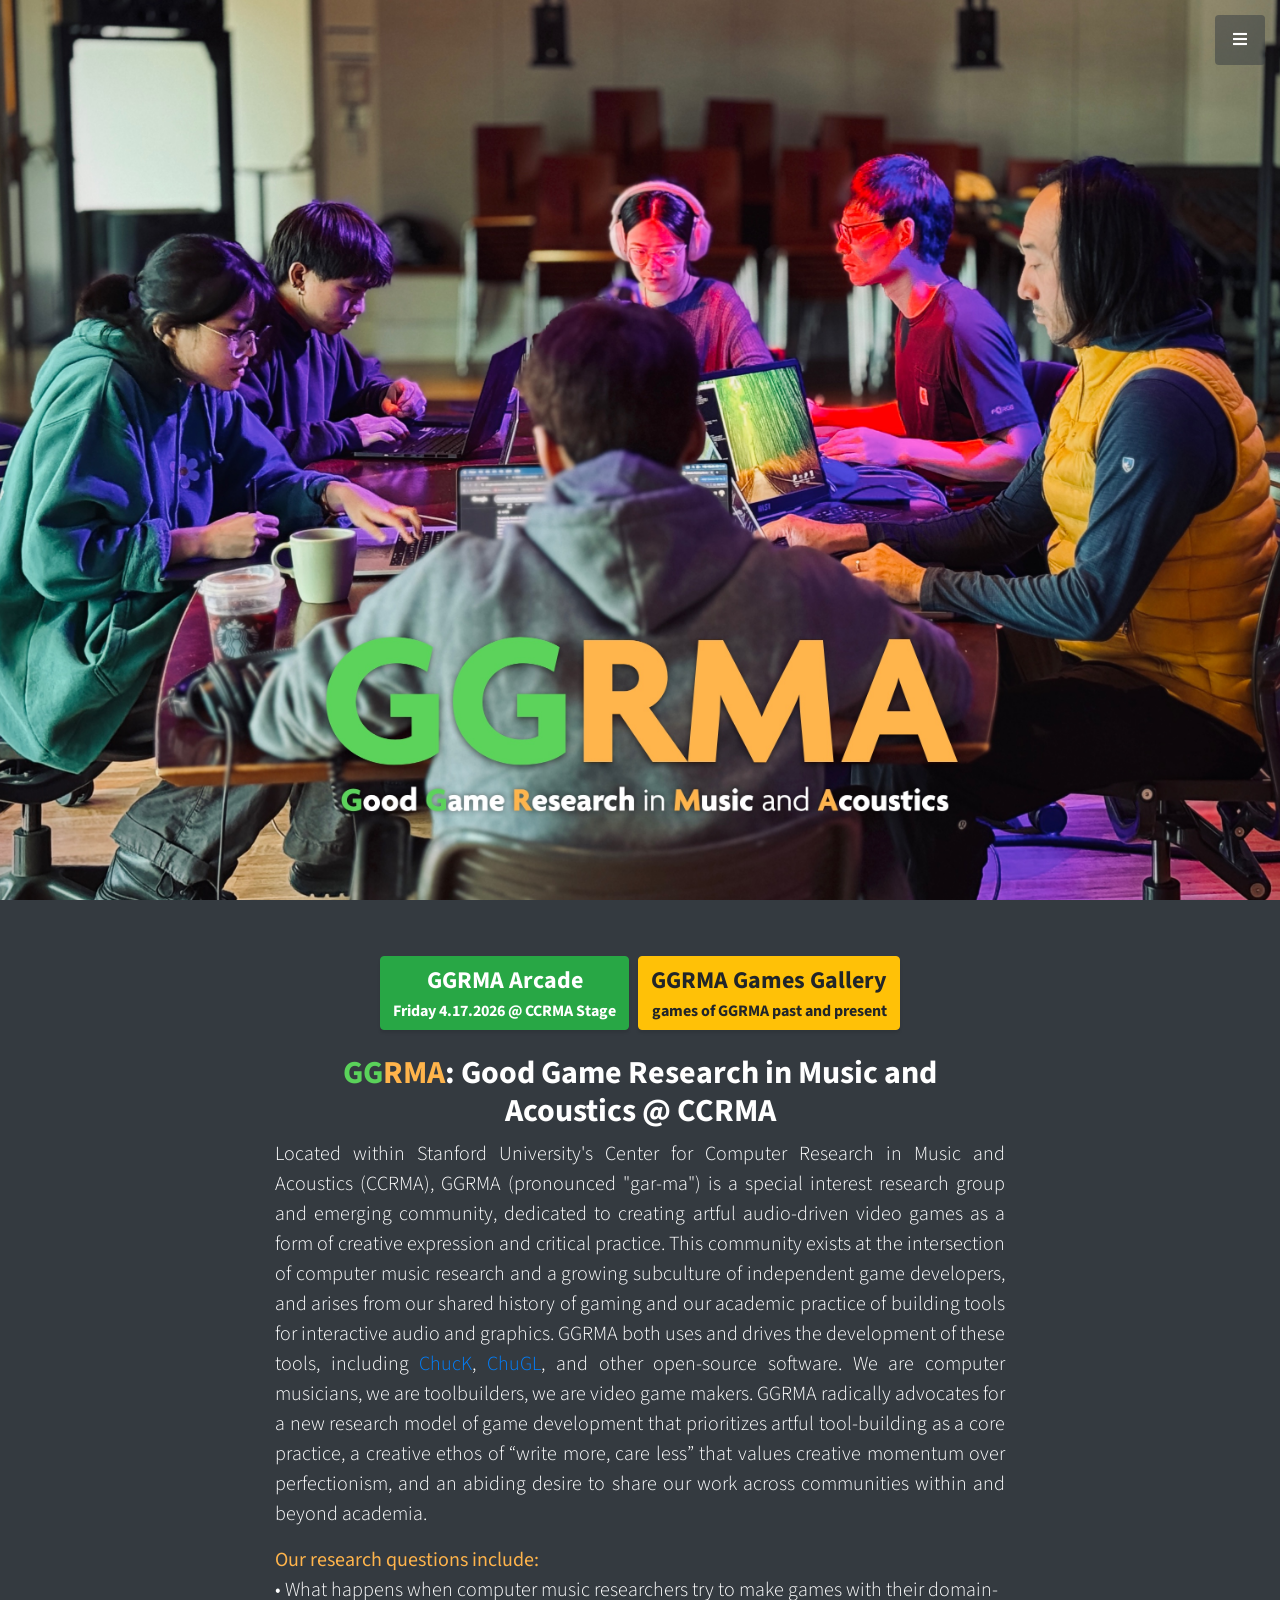
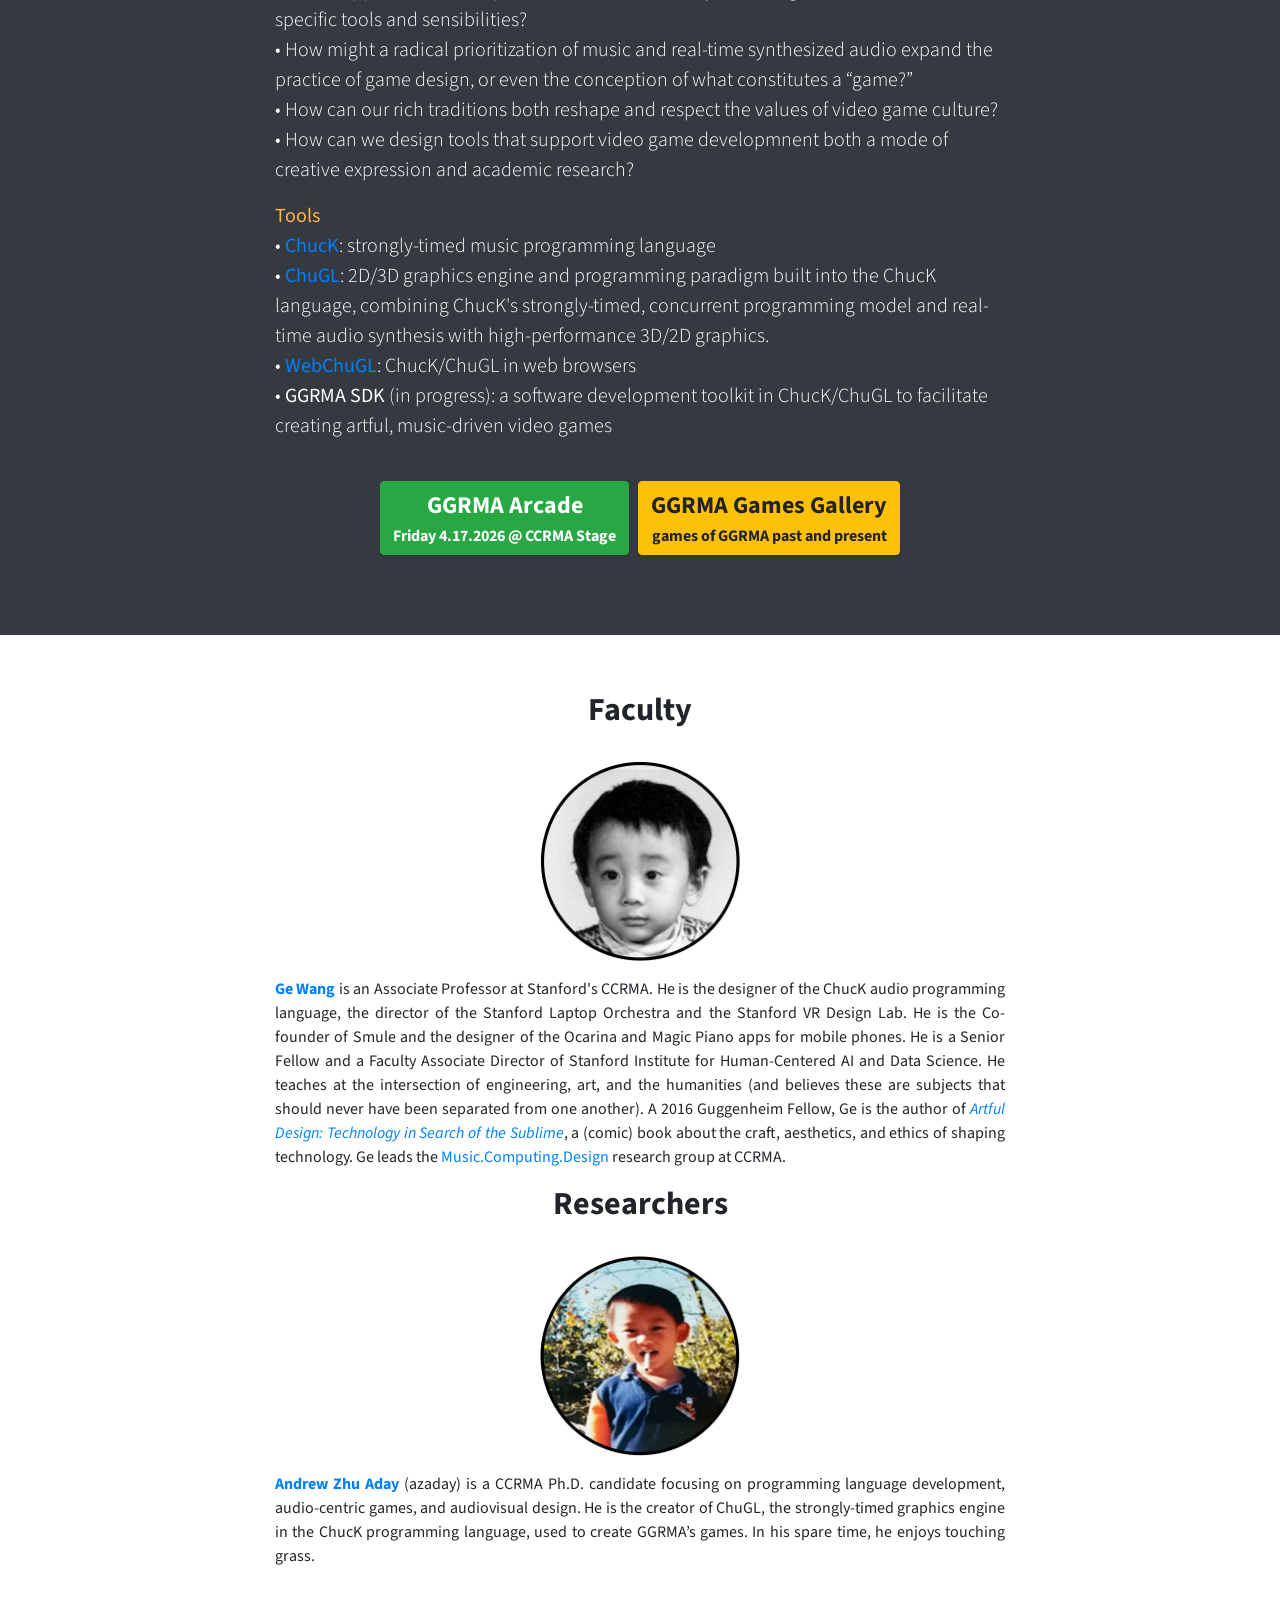
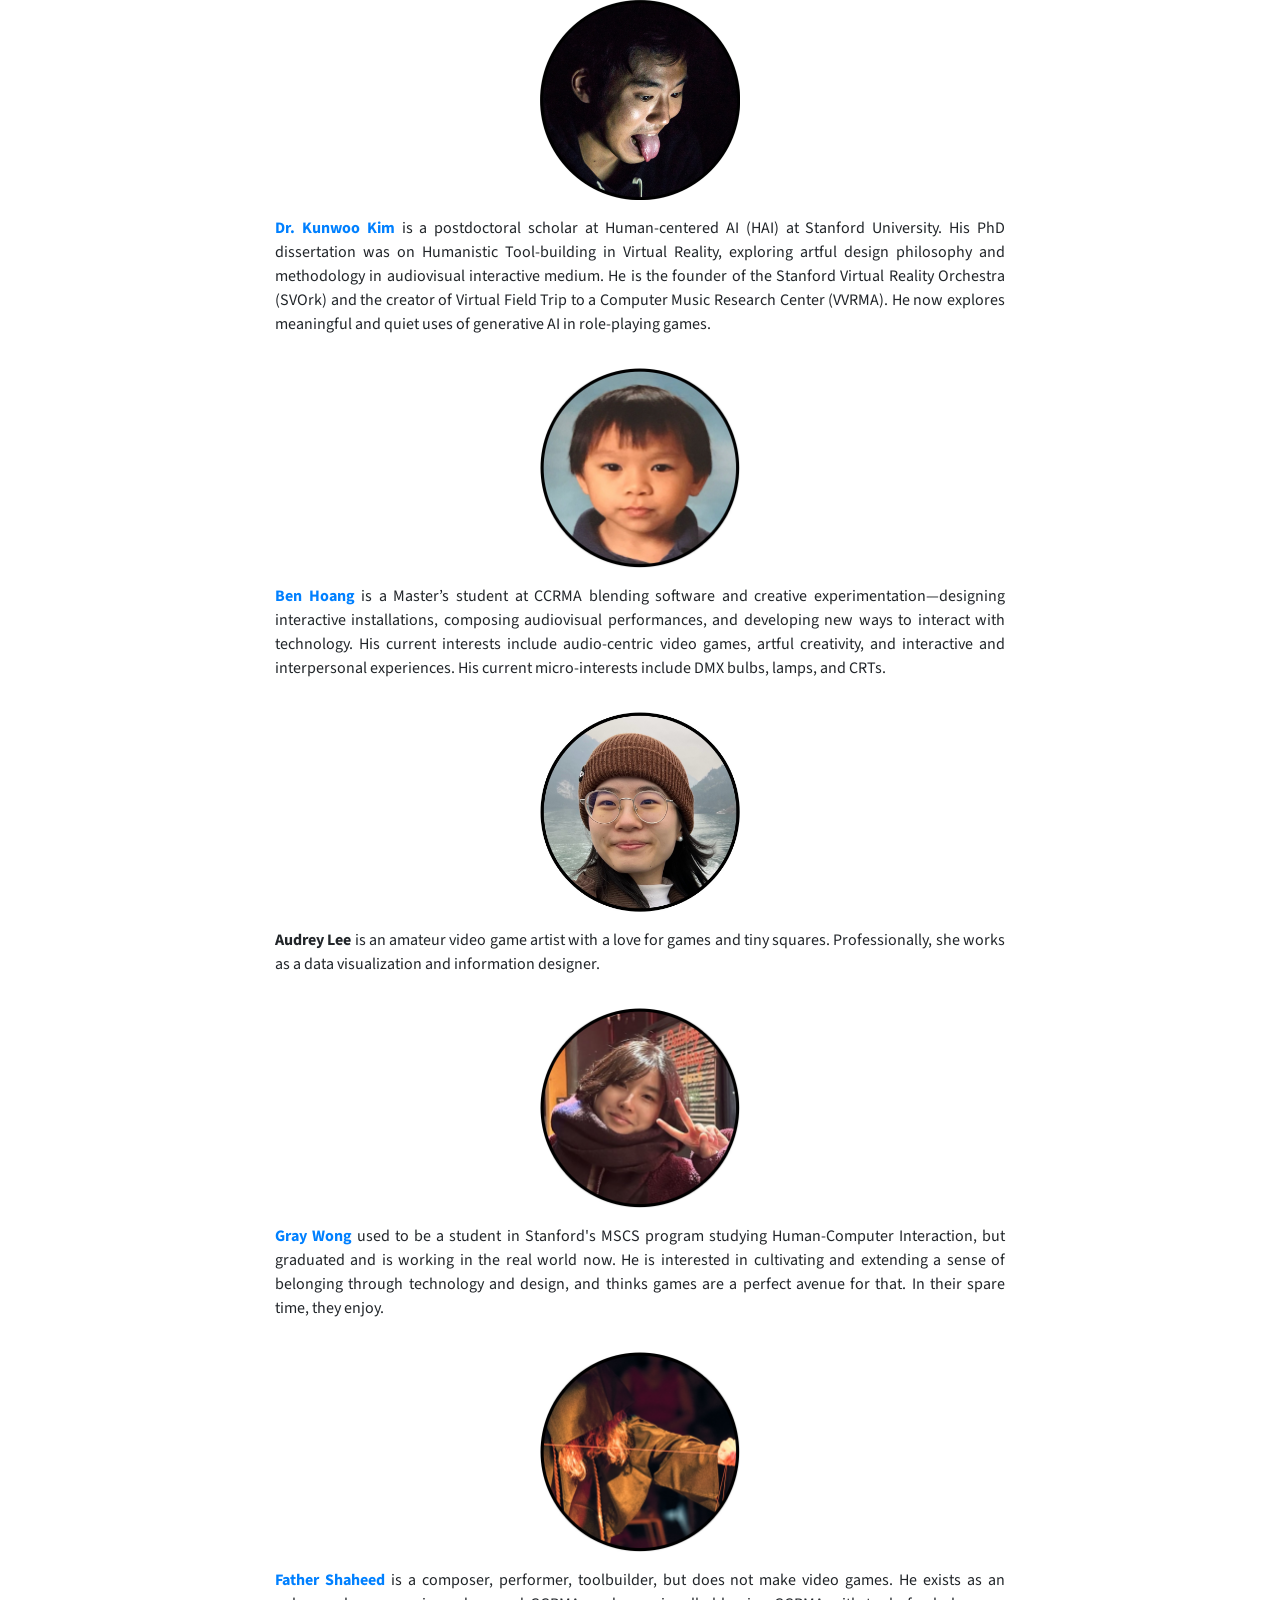
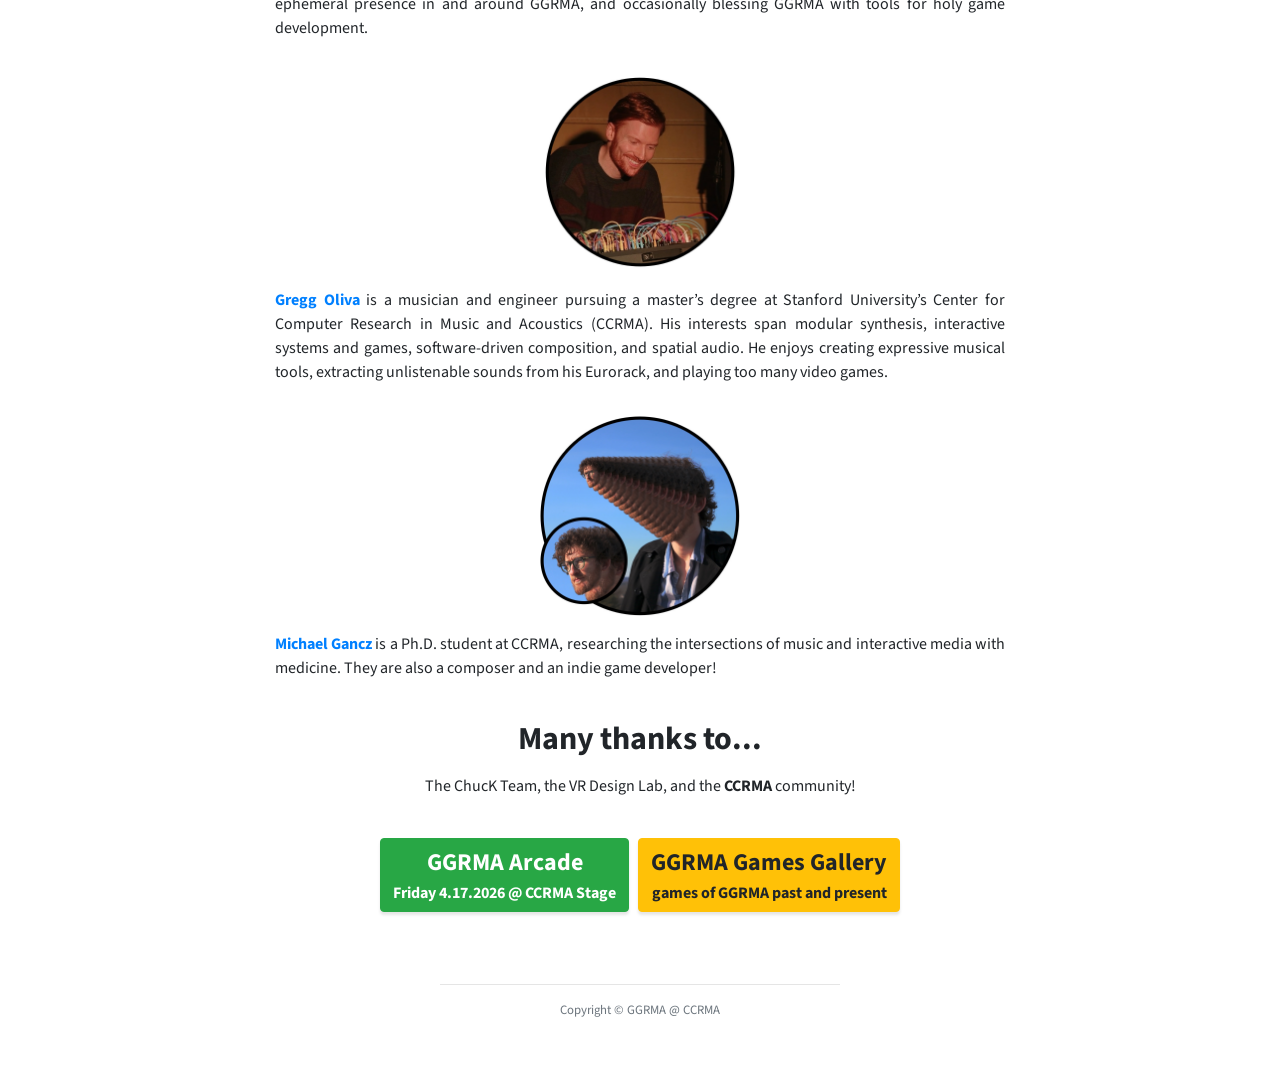
==== index.html @ a9d94d3a "merging" ====
<!DOCTYPE html>
<html lang="en">
  <head>
    <meta charset="utf-8">
    <meta name="viewport" content="width=device-width, initial-scale=1, shrink-to-fit=no">
    <meta name="description" content="GGRMA: Good Game Research in Music and Acoustics">
    <meta name="author" content="Ge Wang">
    <meta property="og:url" content="https://ggrma.stanford.edu/" />
    <meta property="og:type" content="website" />
    <meta property="og:title" content="GGRMA: Good Game Research in Music and Acoustics" />
    <meta property="og:description" content="GGRMA: Good Game Research in Music and Acoustics" />
    <meta property="og:image" content="https://ggrma.stanford.edu/images/ggrma-1.jpg" />
    <meta property="fb:app_id" content="966242223397117" /> <!--default app id-->

    <style>
      .bgimg-1 {
        position: relative;
        opacity: .95;
        background-position: center;
        background-size: cover;
        background-image: url("images/kunwoo-empathy.jpg");
        min-height: 30%;
      }

      .caption-projects {
        position: absolute;
        left: -20%;
        top: 40%;
        width: 100%;
        text-align: center;
        color: #000;
      }
  </style>

    <title>GGRMA: Good Game Research in Music and Acoustics</title>

    <!-- Bootstrap Core CSS -->
    <link href="vendor/bootstrap/css/bootstrap.min.css" rel="stylesheet">

    <!-- Custom Fonts -->
    <link href="vendor/fontawesome-free/css/all.min.css" rel="stylesheet" type="text/css">
    <link href="https://fonts.googleapis.com/css?family=Source+Sans+Pro:300,400,700,300italic,400italic,700italic" rel="stylesheet" type="text/css">
    <link href="vendor/simple-line-icons/css/simple-line-icons.css" rel="stylesheet">

    <!-- Custom CSS -->
    <link href="css/stylish-portfolio.css" rel="stylesheet">
    <link href="css/main.css" rel="stylesheet">

  </head>

  <body id="page-top">

    <!-- Navigation -->
    <a class="menu-toggle rounded" href="#">
      <i class="fas fa-bars"></i>
    </a>
    <nav id="sidebar-wrapper">
      <ul class="sidebar-nav">
        <li class="sidebar-brand">
          <a class="js-scroll-trigger" href="#page-top">GGRMA</a>
        </li>
        <li class="sidebar-nav-item">
          <a class="js-scroll-trigger" href="games/">Games</a>
        </li>
        <li class="sidebar-nav-item">
          <a class="js-scroll-trigger" href="./arcade/">GGRMA Arcade</a>
        </li>
        <li class="sidebar-nav-item">
          <a class="js-scroll-trigger" href="./games/">Games Gallery</a>
        </li>
      </ul>
    </nav>

    <!-- Header -->
    <header class="masthead d-flex">
      <div class="container text-center my-auto">
        <!--<h1 class="mb-1">title</h1>
        <h3 class="mb-5">
          <em>subtitle</em>
        </h3>-->
        <!--<a class="btn btn-primary btn-xl js-scroll-trigger" href="#about">Find Out More</a>-->
      </div>
      <div class="overlay"></div>
    </header>

    <!-- About -->
    <section class="content-section bg-dark" id="about">
      <div class="container text-center">
        <div class="row">
            <div class="col-lg-8 mx-auto">
               <a class="btn btn-success btn-large"
                  href="./arcade/">
                 <font size="5">GGRMA Arcade</font></b><br>
                 <font size="3">Friday 4.17.2026 @ CCRMA Stage</font></a> &nbsp;
               <a class="btn btn-warning btn-large"
                  href="./games/">
                 <font size="5">GGRMA Games Gallery</font></b><br>
                 <font size="3">games of GGRMA past and present</font></a>
               <br><br>

            <font color="#FFFFFF">
            <h2><font color="#5AD25A">GG</font><font color="#FFB44B">RMA</font>: Good Game Research in Music and Acoustics @ CCRMA</font></h2>
            </font>
            <p class="lead" align="justify">
              <font color="white">
              Located within Stanford University's Center for Computer Research in Music and Acoustics (CCRMA), GGRMA (pronounced "gar-ma") is a special interest research group and emerging community, dedicated to creating artful audio-driven video games as a form of creative expression and critical practice. This community exists at the intersection of computer music research and a growing subculture of independent game developers, and arises from our shared history of gaming and our academic practice of building tools for interactive audio and graphics. GGRMA both uses and drives the development of these tools, including <a target="_blank" href="https://chuck.stanford.edu/">ChucK</a>, <a target="_blank" href="https://chuck.stanford.edu/chugl/">ChuGL</a>, and other open-source software. We are computer musicians, we are toolbuilders, we are  video game makers. GGRMA radically advocates for a new research model of game development that prioritizes artful tool-building as a core practice, a creative ethos of “write more, care less” that values creative momentum over perfectionism, and an abiding desire to share our work across communities within and beyond academia.
              </font>

             <p class="lead" align="left">
                <font color="#FFB44B"><b>Our research questions include:</b></font>
                <font color="white">
                <br> • What happens when computer music researchers try to make games with their domain-specific tools and sensibilities?
                <br> • How might a radical prioritization of music and real-time synthesized audio expand the practice of game design, or even the conception of what constitutes a “game?”
                <br> • How can our rich traditions both reshape and respect the values of video game culture?
                <br> • How can we design tools that support video game developmnent both a mode of creative expression and academic research?
                </font>
            </p>
            <p class="lead" align="left">
                <font color="#FFB44B"><b>Tools</b></font>
                <font color="white">
                <br> • <a target="_blank" href="https://chuck.stanford.edu/"><b>ChucK</b></a>: strongly-timed music programming language
                <br> • <a target="_blank" href="https://chuck.stanford.edu/chugl/"><b>ChuGL</b></a>: 2D/3D graphics engine and programming paradigm built into the ChucK language, combining ChucK's strongly-timed, concurrent programming model and real-time audio synthesis with high-performance 3D/2D graphics.
                <br> • <a target="_blank" href="https://ccrma.stanford.edu/~hoangben/webchugl/"><b>WebChuGL</b></a>: ChucK/ChuGL in web browsers
                <br> • <b>GGRMA SDK</b> (in progress): a software development toolkit in ChucK/ChuGL to facilitate creating artful, music-driven video games
                </font>
            </p>
            <br>

               <a class="btn btn-success btn-large"
                  href="./arcade/">
                 <font size="5">GGRMA Arcade</font></b><br>
                 <font size="3">Friday 4.17.2026 @ CCRMA Stage</font></a> &nbsp;
               <a class="btn btn-warning btn-large"
                  href="./games/">
                 <font size="5">GGRMA Games Gallery</font></b><br>
                 <font size="3">games of GGRMA past and present</font></a>
               <br><br>
            <!--
            <p class="lead" align="left">
                <font color="#FFCC66"><b>Join us!</b></font>
                <font color="white">
                </font>
            </p>
          -->

          </div>
        </div>
      </div>
    </section>

    <!-- Services -->
    <section class="content-section bg-white text-black text-center" id="people">
      <div class="container text-center">
        <div class="content-section-heading">
        </div>
        <div class="row">
          <div class="col-lg-8 mx-auto">

          <h2 class="mb-3">Faculty</h2>

            <img class="img-fluid img-headshot" width="200" src="images/gewang-1.jpg">
            <!--<a target="_blank" href="https://artful.design/"><img class="img-fluid" width="200" src="images/artfuldesign-logo.png"></a>-->
            <br><p align="justify"><b><a target="_blank" href="https://ccrma.stanford.edu/~ge/">Ge Wang</a></b> is an Associate Professor at Stanford's CCRMA. He is the designer of the ChucK audio programming language, the director of the Stanford Laptop Orchestra and the Stanford VR Design Lab. He is the Co-founder of Smule and the designer of the Ocarina and Magic Piano apps for mobile phones. He is a Senior Fellow and a Faculty Associate Director of Stanford Institute for Human-Centered AI and Data Science. He teaches at the intersection of engineering, art, and the humanities (and believes these are subjects that should never have been separated from one another). A 2016 Guggenheim Fellow, Ge is the author of <a target="_blank" href="http://artful.design/"><i>Artful Design: Technology in Search of the Sublime</i></a>, a (comic) book about the craft, aesthetics, and ethics of shaping technology.  Ge leads the <a target="_blank" href="https://mcd.stanford.edu/">Music.Computing.Design</a> research group at CCRMA.</p>

          <h2 class="mb-3">Researchers</h2>

            <img class="img-fluid img-headshot" width="200" src="images/andrew-1.jpg">
            <br><p align="justify"><b><a target="_blank" href="https://ccrma.stanford.edu/~azaday/">Andrew Zhu Aday</a></b> (azaday) is a CCRMA Ph.D. candidate focusing on programming language development, audio-centric games, and audiovisual design. He is the creator of ChuGL, the strongly-timed graphics engine in the ChucK programming language, used to create GGRMA’s games. In his spare time, he enjoys touching grass.</p>

            <img class="img-fluid img-headshot" width="200" src="images/kunwoo-1.jpg">
            <br><p align="justify"><b><a target="_blank" href="https://ccrma.stanford.edu/~kunwoo/">Dr. Kunwoo Kim</a></b> is a postdoctoral scholar at Human-centered AI (HAI) at Stanford University. His PhD dissertation was on Humanistic Tool-building in Virtual Reality, exploring artful design philosophy and methodology in audiovisual interactive medium. He is the founder of the Stanford Virtual Reality Orchestra (SVOrk) and the creator of Virtual Field Trip to a Computer Music Research Center (VVRMA). He now explores meaningful and quiet uses of generative AI in role-playing games.</p>

            <img class="img-fluid img-headshot" width="200" src="images/ben-1.jpg">
            <br><p align="justify"><a target="_blank" href="https://ccrma.stanford.edu/~hoangben/"><b>Ben Hoang</b></a> is a Master’s student at CCRMA blending software and creative experimentation—designing interactive installations, composing audiovisual performances, and developing new ways to interact with technology. His current interests include audio-centric video games, artful creativity, and interactive and interpersonal experiences. His current micro-interests include DMX bulbs, lamps, and CRTs.</p>

            <img class="img-fluid img-headshot" width="200" src="images/audrey-1.jpg">
            <br><p align="justify"><b>Audrey Lee</b> is an amateur video game artist with a love for games and tiny squares. Professionally, she works as a data visualization and information designer.</p>

            <img class="img-fluid img-headshot" width="200" src="images/gray-1.jpg">
            <br><p align="justify"><b><a target="_blank" href="https://ccrma.stanford.edu/~jjmills/">Gray Wong</a></b> used to be a student in Stanford's MSCS program studying Human-Computer Interaction, but graduated and is working in the real world now. He is interested in cultivating and extending a sense of belonging through technology and design, and thinks games are a perfect avenue for that. In their spare time, they enjoy.</p>

            <img class="img-fluid img-headshot" width="200" src="images/nick-1.jpg">
            <br><b><p align="justify"><a target="_blank" href="https://nicholasshaheed.com/">Father Shaheed</a></b> is a composer, performer, toolbuilder, but does not make video games. He exists as an ephemeral presence in and around GGRMA, and occasionally blessing GGRMA with tools for holy game development. </p>

            <img class="img-fluid img-headshot" width="200" src="images/gregg-1.jpg">
            <br><b><p align="justify"><a target="_blank" href="https://ccrma.stanford.edu/~gloliva/">Gregg Oliva</a></b> is a musician and engineer pursuing a master’s degree at Stanford University’s Center for Computer Research in Music and Acoustics (CCRMA). His interests span modular synthesis, interactive systems and games, software-driven composition, and spatial audio. He enjoys creating expressive musical tools, extracting unlistenable sounds from his Eurorack, and playing too many video games.</p>

            <img class="img-fluid img-headshot" width="200" src="images/michael-1.jpg">
            <br><p align="justify"><b><a target="_blank" href="https://www.michaelgancz.com/">Michael Gancz</a></b> is a Ph.D. student at CCRMA, researching the intersections of music and interactive media with medicine. They are also a composer and an indie game developer!</p>

<br>
        <h2 class="mb-3">Many thanks to...</h2>

        <p>The ChucK Team, the VR Design Lab, and the <b>CCRMA</b> community!</p>
        <br>

               <a class="btn btn-success btn-large"
                  href="./arcade/">
                 <font size="5">GGRMA Arcade</font></b><br>
                 <font size="3">Friday 4.17.2026 @ CCRMA Stage</font></a> &nbsp;
               <a class="btn btn-warning btn-large"
                  href="./games/">
                 <font size="5">GGRMA Games Gallery</font></b><br>
                 <font size="3">games of GGRMA past and present</font></a>
        </div></div>
      </div>
    </section>

    <hr width="400">

    <!-- Footer -->
    <footer class="footer text-center">
      <div class="container">
        <p class="text-muted small mb-0">Copyright &copy; GGRMA @ CCRMA</p>
      </div>
    </footer>

    <!-- Scroll to Top Button-->
    <a class="scroll-to-top rounded js-scroll-trigger" href="#page-top">
      <i class="fas fa-angle-up"></i>
    </a>

    <!-- Bootstrap core JavaScript -->
    <script src="vendor/jquery/jquery.min.js"></script>
    <script src="vendor/bootstrap/js/bootstrap.bundle.min.js"></script>

    <!-- Plugin JavaScript -->
    <script src="vendor/jquery-easing/jquery.easing.min.js"></script>

    <!-- Custom scripts for this template -->
    <script src="js/stylish-portfolio.min.js"></script>

  </body>

</html>
---- vendor/fontawesome-free/css/all.min.css ----
/*!
 * Font Awesome Free 5.3.1 by @fontawesome - https://fontawesome.com
 * License - https://fontawesome.com/license/free (Icons: CC BY 4.0, Fonts: SIL OFL 1.1, Code: MIT License)
 */
.fa,.fab,.fal,.far,.fas{-moz-osx-font-smoothing:grayscale;-webkit-font-smoothing:antialiased;display:inline-block;font-style:normal;font-variant:normal;text-rendering:auto;line-height:1}.fa-lg{font-size:1.33333em;line-height:.75em;vertical-align:-.0667em}.fa-xs{font-size:.75em}.fa-sm{font-size:.875em}.fa-1x{font-size:1em}.fa-2x{font-size:2em}.fa-3x{font-size:3em}.fa-4x{font-size:4em}.fa-5x{font-size:5em}.fa-6x{font-size:6em}.fa-7x{font-size:7em}.fa-8x{font-size:8em}.fa-9x{font-size:9em}.fa-10x{font-size:10em}.fa-fw{text-align:center;width:1.25em}.fa-ul{list-style-type:none;margin-left:2.5em;padding-left:0}.fa-ul>li{position:relative}.fa-li{left:-2em;position:absolute;text-align:center;width:2em;line-height:inherit}.fa-border{border:.08em solid #eee;border-radius:.1em;padding:.2em .25em .15em}.fa-pull-left{float:left}.fa-pull-right{float:right}.fa.fa-pull-left,.fab.fa-pull-left,.fal.fa-pull-left,.far.fa-pull-left,.fas.fa-pull-left{margin-right:.3em}.fa.fa-pull-right,.fab.fa-pull-right,.fal.fa-pull-right,.far.fa-pull-right,.fas.fa-pull-right{margin-left:.3em}.fa-spin{animation:fa-spin 2s infinite linear}.fa-pulse{animation:fa-spin 1s infinite steps(8)}@keyframes fa-spin{0%{transform:rotate(0deg)}to{transform:rotate(1turn)}}.fa-rotate-90{-ms-filter:"progid:DXImageTransform.Microsoft.BasicImage(rotation=1)";transform:rotate(90deg)}.fa-rotate-180{-ms-filter:"progid:DXImageTransform.Microsoft.BasicImage(rotation=2)";transform:rotate(180deg)}.fa-rotate-270{-ms-filter:"progid:DXImageTransform.Microsoft.BasicImage(rotation=3)";transform:rotate(270deg)}.fa-flip-horizontal{-ms-filter:"progid:DXImageTransform.Microsoft.BasicImage(rotation=0, mirror=1)";transform:scaleX(-1)}.fa-flip-vertical{transform:scaleY(-1)}.fa-flip-horizontal.fa-flip-vertical,.fa-flip-vertical{-ms-filter:"progid:DXImageTransform.Microsoft.BasicImage(rotation=2, mirror=1)"}.fa-flip-horizontal.fa-flip-vertical{transform:scale(-1)}:root .fa-flip-horizontal,:root .fa-flip-vertical,:root .fa-rotate-90,:root .fa-rotate-180,:root .fa-rotate-270{-webkit-filter:none;filter:none}.fa-stack{display:inline-block;height:2em;line-height:2em;position:relative;vertical-align:middle;width:2em}.fa-stack-1x,.fa-stack-2x{left:0;position:absolute;text-align:center;width:100%}.fa-stack-1x{line-height:inherit}.fa-stack-2x{font-size:2em}.fa-inverse{color:#fff}.fa-500px:before{content:"\f26e"}.fa-accessible-icon:before{content:"\f368"}.fa-accusoft:before{content:"\f369"}.fa-ad:before{content:"\f641"}.fa-address-book:before{content:"\f2b9"}.fa-address-card:before{content:"\f2bb"}.fa-adjust:before{content:"\f042"}.fa-adn:before{content:"\f170"}.fa-adversal:before{content:"\f36a"}.fa-affiliatetheme:before{content:"\f36b"}.fa-air-freshener:before{content:"\f5d0"}.fa-algolia:before{content:"\f36c"}.fa-align-center:before{content:"\f037"}.fa-align-justify:before{content:"\f039"}.fa-align-left:before{content:"\f036"}.fa-align-right:before{content:"\f038"}.fa-alipay:before{content:"\f642"}.fa-allergies:before{content:"\f461"}.fa-amazon:before{content:"\f270"}.fa-amazon-pay:before{content:"\f42c"}.fa-ambulance:before{content:"\f0f9"}.fa-american-sign-language-interpreting:before{content:"\f2a3"}.fa-amilia:before{content:"\f36d"}.fa-anchor:before{content:"\f13d"}.fa-android:before{content:"\f17b"}.fa-angellist:before{content:"\f209"}.fa-angle-double-down:before{content:"\f103"}.fa-angle-double-left:before{content:"\f100"}.fa-angle-double-right:before{content:"\f101"}.fa-angle-double-up:before{content:"\f102"}.fa-angle-down:before{content:"\f107"}.fa-angle-left:before{content:"\f104"}.fa-angle-right:before{content:"\f105"}.fa-angle-up:before{content:"\f106"}.fa-angry:before{content:"\f556"}.fa-angrycreative:before{content:"\f36e"}.fa-angular:before{content:"\f420"}.fa-ankh:before{content:"\f644"}.fa-app-store:before{content:"\f36f"}.fa-app-store-ios:before{content:"\f370"}.fa-apper:before{content:"\f371"}.fa-apple:before{content:"\f179"}.fa-apple-alt:before{content:"\f5d1"}.fa-apple-pay:before{content:"\f415"}.fa-archive:before{content:"\f187"}.fa-archway:before{content:"\f557"}.fa-arrow-alt-circle-down:before{content:"\f358"}.fa-arrow-alt-circle-left:before{content:"\f359"}.fa-arrow-alt-circle-right:before{content:"\f35a"}.fa-arrow-alt-circle-up:before{content:"\f35b"}.fa-arrow-circle-down:before{content:"\f0ab"}.fa-arrow-circle-left:before{content:"\f0a8"}.fa-arrow-circle-right:before{content:"\f0a9"}.fa-arrow-circle-up:before{content:"\f0aa"}.fa-arrow-down:before{content:"\f063"}.fa-arrow-left:before{content:"\f060"}.fa-arrow-right:before{content:"\f061"}.fa-arrow-up:before{content:"\f062"}.fa-arrows-alt:before{content:"\f0b2"}.fa-arrows-alt-h:before{content:"\f337"}.fa-arrows-alt-v:before{content:"\f338"}.fa-assistive-listening-systems:before{content:"\f2a2"}.fa-asterisk:before{content:"\f069"}.fa-asymmetrik:before{content:"\f372"}.fa-at:before{content:"\f1fa"}.fa-atlas:before{content:"\f558"}.fa-atom:before{content:"\f5d2"}.fa-audible:before{content:"\f373"}.fa-audio-description:before{content:"\f29e"}.fa-autoprefixer:before{content:"\f41c"}.fa-avianex:before{content:"\f374"}.fa-aviato:before{content:"\f421"}.fa-award:before{content:"\f559"}.fa-aws:before{content:"\f375"}.fa-backspace:before{content:"\f55a"}.fa-backward:before{content:"\f04a"}.fa-balance-scale:before{content:"\f24e"}.fa-ban:before{content:"\f05e"}.fa-band-aid:before{content:"\f462"}.fa-bandcamp:before{content:"\f2d5"}.fa-barcode:before{content:"\f02a"}.fa-bars:before{content:"\f0c9"}.fa-baseball-ball:before{content:"\f433"}.fa-basketball-ball:before{content:"\f434"}.fa-bath:before{content:"\f2cd"}.fa-battery-empty:before{content:"\f244"}.fa-battery-full:before{content:"\f240"}.fa-battery-half:before{content:"\f242"}.fa-battery-quarter:before{content:"\f243"}.fa-battery-three-quarters:before{content:"\f241"}.fa-bed:before{content:"\f236"}.fa-beer:before{content:"\f0fc"}.fa-behance:before{content:"\f1b4"}.fa-behance-square:before{content:"\f1b5"}.fa-bell:before{content:"\f0f3"}.fa-bell-slash:before{content:"\f1f6"}.fa-bezier-curve:before{content:"\f55b"}.fa-bible:before{content:"\f647"}.fa-bicycle:before{content:"\f206"}.fa-bimobject:before{content:"\f378"}.fa-binoculars:before{content:"\f1e5"}.fa-birthday-cake:before{content:"\f1fd"}.fa-bitbucket:before{content:"\f171"}.fa-bitcoin:before{content:"\f379"}.fa-bity:before{content:"\f37a"}.fa-black-tie:before{content:"\f27e"}.fa-blackberry:before{content:"\f37b"}.fa-blender:before{content:"\f517"}.fa-blind:before{content:"\f29d"}.fa-blogger:before{content:"\f37c"}.fa-blogger-b:before{content:"\f37d"}.fa-bluetooth:before{content:"\f293"}.fa-bluetooth-b:before{content:"\f294"}.fa-bold:before{content:"\f032"}.fa-bolt:before{content:"\f0e7"}.fa-bomb:before{content:"\f1e2"}.fa-bone:before{content:"\f5d7"}.fa-bong:before{content:"\f55c"}.fa-book:before{content:"\f02d"}.fa-book-open:before{content:"\f518"}.fa-book-reader:before{content:"\f5da"}.fa-bookmark:before{content:"\f02e"}.fa-bowling-ball:before{content:"\f436"}.fa-box:before{content:"\f466"}.fa-box-open:before{content:"\f49e"}.fa-boxes:before{content:"\f468"}.fa-braille:before{content:"\f2a1"}.fa-brain:before{content:"\f5dc"}.fa-briefcase:before{content:"\f0b1"}.fa-briefcase-medical:before{content:"\f469"}.fa-broadcast-tower:before{content:"\f519"}.fa-broom:before{content:"\f51a"}.fa-brush:before{content:"\f55d"}.fa-btc:before{content:"\f15a"}.fa-bug:before{content:"\f188"}.fa-building:before{content:"\f1ad"}.fa-bullhorn:before{content:"\f0a1"}.fa-bullseye:before{content:"\f140"}.fa-burn:before{content:"\f46a"}.fa-buromobelexperte:before{content:"\f37f"}.fa-bus:before{content:"\f207"}.fa-bus-alt:before{content:"\f55e"}.fa-business-time:before{content:"\f64a"}.fa-buysellads:before{content:"\f20d"}.fa-calculator:before{content:"\f1ec"}.fa-calendar:before{content:"\f133"}.fa-calendar-alt:before{content:"\f073"}.fa-calendar-check:before{content:"\f274"}.fa-calendar-minus:before{content:"\f272"}.fa-calendar-plus:before{content:"\f271"}.fa-calendar-times:before{content:"\f273"}.fa-camera:before{content:"\f030"}.fa-camera-retro:before{content:"\f083"}.fa-cannabis:before{content:"\f55f"}.fa-capsules:before{content:"\f46b"}.fa-car:before{content:"\f1b9"}.fa-car-alt:before{content:"\f5de"}.fa-car-battery:before{content:"\f5df"}.fa-car-crash:before{content:"\f5e1"}.fa-car-side:before{content:"\f5e4"}.fa-caret-down:before{content:"\f0d7"}.fa-caret-left:before{content:"\f0d9"}.fa-caret-right:before{content:"\f0da"}.fa-caret-square-down:before{content:"\f150"}.fa-caret-square-left:before{content:"\f191"}.fa-caret-square-right:before{content:"\f152"}.fa-caret-square-up:before{content:"\f151"}.fa-caret-up:before{content:"\f0d8"}.fa-cart-arrow-down:before{content:"\f218"}.fa-cart-plus:before{content:"\f217"}.fa-cc-amazon-pay:before{content:"\f42d"}.fa-cc-amex:before{content:"\f1f3"}.fa-cc-apple-pay:before{content:"\f416"}.fa-cc-diners-club:before{content:"\f24c"}.fa-cc-discover:before{content:"\f1f2"}.fa-cc-jcb:before{content:"\f24b"}.fa-cc-mastercard:before{content:"\f1f1"}.fa-cc-paypal:before{content:"\f1f4"}.fa-cc-stripe:before{content:"\f1f5"}.fa-cc-visa:before{content:"\f1f0"}.fa-centercode:before{content:"\f380"}.fa-certificate:before{content:"\f0a3"}.fa-chalkboard:before{content:"\f51b"}.fa-chalkboard-teacher:before{content:"\f51c"}.fa-charging-station:before{content:"\f5e7"}.fa-chart-area:before{content:"\f1fe"}.fa-chart-bar:before{content:"\f080"}.fa-chart-line:before{content:"\f201"}.fa-chart-pie:before{content:"\f200"}.fa-check:before{content:"\f00c"}.fa-check-circle:before{content:"\f058"}.fa-check-double:before{content:"\f560"}.fa-check-square:before{content:"\f14a"}.fa-chess:before{content:"\f439"}.fa-chess-bishop:before{content:"\f43a"}.fa-chess-board:before{content:"\f43c"}.fa-chess-king:before{content:"\f43f"}.fa-chess-knight:before{content:"\f441"}.fa-chess-pawn:before{content:"\f443"}.fa-chess-queen:before{content:"\f445"}.fa-chess-rook:before{content:"\f447"}.fa-chevron-circle-down:before{content:"\f13a"}.fa-chevron-circle-left:before{content:"\f137"}.fa-chevron-circle-right:before{content:"\f138"}.fa-chevron-circle-up:before{content:"\f139"}.fa-chevron-down:before{content:"\f078"}.fa-chevron-left:before{content:"\f053"}.fa-chevron-right:before{content:"\f054"}.fa-chevron-up:before{content:"\f077"}.fa-child:before{content:"\f1ae"}.fa-chrome:before{content:"\f268"}.fa-church:before{content:"\f51d"}.fa-circle:before{content:"\f111"}.fa-circle-notch:before{content:"\f1ce"}.fa-city:before{content:"\f64f"}.fa-clipboard:before{content:"\f328"}.fa-clipboard-check:before{content:"\f46c"}.fa-clipboard-list:before{content:"\f46d"}.fa-clock:before{content:"\f017"}.fa-clone:before{content:"\f24d"}.fa-closed-captioning:before{content:"\f20a"}.fa-cloud:before{content:"\f0c2"}.fa-cloud-download-alt:before{content:"\f381"}.fa-cloud-upload-alt:before{content:"\f382"}.fa-cloudscale:before{content:"\f383"}.fa-cloudsmith:before{content:"\f384"}.fa-cloudversify:before{content:"\f385"}.fa-cocktail:before{content:"\f561"}.fa-code:before{content:"\f121"}.fa-code-branch:before{content:"\f126"}.fa-codepen:before{content:"\f1cb"}.fa-codiepie:before{content:"\f284"}.fa-coffee:before{content:"\f0f4"}.fa-cog:before{content:"\f013"}.fa-cogs:before{content:"\f085"}.fa-coins:before{content:"\f51e"}.fa-columns:before{content:"\f0db"}.fa-comment:before{content:"\f075"}.fa-comment-alt:before{content:"\f27a"}.fa-comment-dollar:before{content:"\f651"}.fa-comment-dots:before{content:"\f4ad"}.fa-comment-slash:before{content:"\f4b3"}.fa-comments:before{content:"\f086"}.fa-comments-dollar:before{content:"\f653"}.fa-compact-disc:before{content:"\f51f"}.fa-compass:before{content:"\f14e"}.fa-compress:before{content:"\f066"}.fa-concierge-bell:before{content:"\f562"}.fa-connectdevelop:before{content:"\f20e"}.fa-contao:before{content:"\f26d"}.fa-cookie:before{content:"\f563"}.fa-cookie-bite:before{content:"\f564"}.fa-copy:before{content:"\f0c5"}.fa-copyright:before{content:"\f1f9"}.fa-couch:before{content:"\f4b8"}.fa-cpanel:before{content:"\f388"}.fa-creative-commons:before{content:"\f25e"}.fa-creative-commons-by:before{content:"\f4e7"}.fa-creative-commons-nc:before{content:"\f4e8"}.fa-creative-commons-nc-eu:before{content:"\f4e9"}.fa-creative-commons-nc-jp:before{content:"\f4ea"}.fa-creative-commons-nd:before{content:"\f4eb"}.fa-creative-commons-pd:before{content:"\f4ec"}.fa-creative-commons-pd-alt:before{content:"\f4ed"}.fa-creative-commons-remix:before{content:"\f4ee"}.fa-creative-commons-sa:before{content:"\f4ef"}.fa-creative-commons-sampling:before{content:"\f4f0"}.fa-creative-commons-sampling-plus:before{content:"\f4f1"}.fa-creative-commons-share:before{content:"\f4f2"}.fa-credit-card:before{content:"\f09d"}.fa-crop:before{content:"\f125"}.fa-crop-alt:before{content:"\f565"}.fa-cross:before{content:"\f654"}.fa-crosshairs:before{content:"\f05b"}.fa-crow:before{content:"\f520"}.fa-crown:before{content:"\f521"}.fa-css3:before{content:"\f13c"}.fa-css3-alt:before{content:"\f38b"}.fa-cube:before{content:"\f1b2"}.fa-cubes:before{content:"\f1b3"}.fa-cut:before{content:"\f0c4"}.fa-cuttlefish:before{content:"\f38c"}.fa-d-and-d:before{content:"\f38d"}.fa-dashcube:before{content:"\f210"}.fa-database:before{content:"\f1c0"}.fa-deaf:before{content:"\f2a4"}.fa-delicious:before{content:"\f1a5"}.fa-deploydog:before{content:"\f38e"}.fa-deskpro:before{content:"\f38f"}.fa-desktop:before{content:"\f108"}.fa-deviantart:before{content:"\f1bd"}.fa-dharmachakra:before{content:"\f655"}.fa-diagnoses:before{content:"\f470"}.fa-dice:before{content:"\f522"}.fa-dice-five:before{content:"\f523"}.fa-dice-four:before{content:"\f524"}.fa-dice-one:before{content:"\f525"}.fa-dice-six:before{content:"\f526"}.fa-dice-three:before{content:"\f527"}.fa-dice-two:before{content:"\f528"}.fa-digg:before{content:"\f1a6"}.fa-digital-ocean:before{content:"\f391"}.fa-digital-tachograph:before{content:"\f566"}.fa-directions:before{content:"\f5eb"}.fa-discord:before{content:"\f392"}.fa-discourse:before{content:"\f393"}.fa-divide:before{content:"\f529"}.fa-dizzy:before{content:"\f567"}.fa-dna:before{content:"\f471"}.fa-dochub:before{content:"\f394"}.fa-docker:before{content:"\f395"}.fa-dollar-sign:before{content:"\f155"}.fa-dolly:before{content:"\f472"}.fa-dolly-flatbed:before{content:"\f474"}.fa-donate:before{content:"\f4b9"}.fa-door-closed:before{content:"\f52a"}.fa-door-open:before{content:"\f52b"}.fa-dot-circle:before{content:"\f192"}.fa-dove:before{content:"\f4ba"}.fa-download:before{content:"\f019"}.fa-draft2digital:before{content:"\f396"}.fa-drafting-compass:before{content:"\f568"}.fa-draw-polygon:before{content:"\f5ee"}.fa-dribbble:before{content:"\f17d"}.fa-dribbble-square:before{content:"\f397"}.fa-dropbox:before{content:"\f16b"}.fa-drum:before{content:"\f569"}.fa-drum-steelpan:before{content:"\f56a"}.fa-drupal:before{content:"\f1a9"}.fa-dumbbell:before{content:"\f44b"}.fa-dyalog:before{content:"\f399"}.fa-earlybirds:before{content:"\f39a"}.fa-ebay:before{content:"\f4f4"}.fa-edge:before{content:"\f282"}.fa-edit:before{content:"\f044"}.fa-eject:before{content:"\f052"}.fa-elementor:before{content:"\f430"}.fa-ellipsis-h:before{content:"\f141"}.fa-ellipsis-v:before{content:"\f142"}.fa-ello:before{content:"\f5f1"}.fa-ember:before{content:"\f423"}.fa-empire:before{content:"\f1d1"}.fa-envelope:before{content:"\f0e0"}.fa-envelope-open:before{content:"\f2b6"}.fa-envelope-open-text:before{content:"\f658"}.fa-envelope-square:before{content:"\f199"}.fa-envira:before{content:"\f299"}.fa-equals:before{content:"\f52c"}.fa-eraser:before{content:"\f12d"}.fa-erlang:before{content:"\f39d"}.fa-ethereum:before{content:"\f42e"}.fa-etsy:before{content:"\f2d7"}.fa-euro-sign:before{content:"\f153"}.fa-exchange-alt:before{content:"\f362"}.fa-exclamation:before{content:"\f12a"}.fa-exclamation-circle:before{content:"\f06a"}.fa-exclamation-triangle:before{content:"\f071"}.fa-expand:before{content:"\f065"}.fa-expand-arrows-alt:before{content:"\f31e"}.fa-expeditedssl:before{content:"\f23e"}.fa-external-link-alt:before{content:"\f35d"}.fa-external-link-square-alt:before{content:"\f360"}.fa-eye:before{content:"\f06e"}.fa-eye-dropper:before{content:"\f1fb"}.fa-eye-slash:before{content:"\f070"}.fa-facebook:before{content:"\f09a"}.fa-facebook-f:before{content:"\f39e"}.fa-facebook-messenger:before{content:"\f39f"}.fa-facebook-square:before{content:"\f082"}.fa-fast-backward:before{content:"\f049"}.fa-fast-forward:before{content:"\f050"}.fa-fax:before{content:"\f1ac"}.fa-feather:before{content:"\f52d"}.fa-feather-alt:before{content:"\f56b"}.fa-female:before{content:"\f182"}.fa-fighter-jet:before{content:"\f0fb"}.fa-file:before{content:"\f15b"}.fa-file-alt:before{content:"\f15c"}.fa-file-archive:before{content:"\f1c6"}.fa-file-audio:before{content:"\f1c7"}.fa-file-code:before{content:"\f1c9"}.fa-file-contract:before{content:"\f56c"}.fa-file-download:before{content:"\f56d"}.fa-file-excel:before{content:"\f1c3"}.fa-file-export:before{content:"\f56e"}.fa-file-image:before{content:"\f1c5"}.fa-file-import:before{content:"\f56f"}.fa-file-invoice:before{content:"\f570"}.fa-file-invoice-dollar:before{content:"\f571"}.fa-file-medical:before{content:"\f477"}.fa-file-medical-alt:before{content:"\f478"}.fa-file-pdf:before{content:"\f1c1"}.fa-file-powerpoint:before{content:"\f1c4"}.fa-file-prescription:before{content:"\f572"}.fa-file-signature:before{content:"\f573"}.fa-file-upload:before{content:"\f574"}.fa-file-video:before{content:"\f1c8"}.fa-file-word:before{content:"\f1c2"}.fa-fill:before{content:"\f575"}.fa-fill-drip:before{content:"\f576"}.fa-film:before{content:"\f008"}.fa-filter:before{content:"\f0b0"}.fa-fingerprint:before{content:"\f577"}.fa-fire:before{content:"\f06d"}.fa-fire-extinguisher:before{content:"\f134"}.fa-firefox:before{content:"\f269"}.fa-first-aid:before{content:"\f479"}.fa-first-order:before{content:"\f2b0"}.fa-first-order-alt:before{content:"\f50a"}.fa-firstdraft:before{content:"\f3a1"}.fa-fish:before{content:"\f578"}.fa-flag:before{content:"\f024"}.fa-flag-checkered:before{content:"\f11e"}.fa-flask:before{content:"\f0c3"}.fa-flickr:before{content:"\f16e"}.fa-flipboard:before{content:"\f44d"}.fa-flushed:before{content:"\f579"}.fa-fly:before{content:"\f417"}.fa-folder:before{content:"\f07b"}.fa-folder-minus:before{content:"\f65d"}.fa-folder-open:before{content:"\f07c"}.fa-folder-plus:before{content:"\f65e"}.fa-font:before{content:"\f031"}.fa-font-awesome:before{content:"\f2b4"}.fa-font-awesome-alt:before{content:"\f35c"}.fa-font-awesome-flag:before{content:"\f425"}.fa-font-awesome-logo-full:before{content:"\f4e6"}.fa-fonticons:before{content:"\f280"}.fa-fonticons-fi:before{content:"\f3a2"}.fa-football-ball:before{content:"\f44e"}.fa-fort-awesome:before{content:"\f286"}.fa-fort-awesome-alt:before{content:"\f3a3"}.fa-forumbee:before{content:"\f211"}.fa-forward:before{content:"\f04e"}.fa-foursquare:before{content:"\f180"}.fa-free-code-camp:before{content:"\f2c5"}.fa-freebsd:before{content:"\f3a4"}.fa-frog:before{content:"\f52e"}.fa-frown:before{content:"\f119"}.fa-frown-open:before{content:"\f57a"}.fa-fulcrum:before{content:"\f50b"}.fa-funnel-dollar:before{content:"\f662"}.fa-futbol:before{content:"\f1e3"}.fa-galactic-republic:before{content:"\f50c"}.fa-galactic-senate:before{content:"\f50d"}.fa-gamepad:before{content:"\f11b"}.fa-gas-pump:before{content:"\f52f"}.fa-gavel:before{content:"\f0e3"}.fa-gem:before{content:"\f3a5"}.fa-genderless:before{content:"\f22d"}.fa-get-pocket:before{content:"\f265"}.fa-gg:before{content:"\f260"}.fa-gg-circle:before{content:"\f261"}.fa-gift:before{content:"\f06b"}.fa-git:before{content:"\f1d3"}.fa-git-square:before{content:"\f1d2"}.fa-github:before{content:"\f09b"}.fa-github-alt:before{content:"\f113"}.fa-github-square:before{content:"\f092"}.fa-gitkraken:before{content:"\f3a6"}.fa-gitlab:before{content:"\f296"}.fa-gitter:before{content:"\f426"}.fa-glass-martini:before{content:"\f000"}.fa-glass-martini-alt:before{content:"\f57b"}.fa-glasses:before{content:"\f530"}.fa-glide:before{content:"\f2a5"}.fa-glide-g:before{content:"\f2a6"}.fa-globe:before{content:"\f0ac"}.fa-globe-africa:before{content:"\f57c"}.fa-globe-americas:before{content:"\f57d"}.fa-globe-asia:before{content:"\f57e"}.fa-gofore:before{content:"\f3a7"}.fa-golf-ball:before{content:"\f450"}.fa-goodreads:before{content:"\f3a8"}.fa-goodreads-g:before{content:"\f3a9"}.fa-google:before{content:"\f1a0"}.fa-google-drive:before{content:"\f3aa"}.fa-google-play:before{content:"\f3ab"}.fa-google-plus:before{content:"\f2b3"}.fa-google-plus-g:before{content:"\f0d5"}.fa-google-plus-square:before{content:"\f0d4"}.fa-google-wallet:before{content:"\f1ee"}.fa-gopuram:before{content:"\f664"}.fa-graduation-cap:before{content:"\f19d"}.fa-gratipay:before{content:"\f184"}.fa-grav:before{content:"\f2d6"}.fa-greater-than:before{content:"\f531"}.fa-greater-than-equal:before{content:"\f532"}.fa-grimace:before{content:"\f57f"}.fa-grin:before{content:"\f580"}.fa-grin-alt:before{content:"\f581"}.fa-grin-beam:before{content:"\f582"}.fa-grin-beam-sweat:before{content:"\f583"}.fa-grin-hearts:before{content:"\f584"}.fa-grin-squint:before{content:"\f585"}.fa-grin-squint-tears:before{content:"\f586"}.fa-grin-stars:before{content:"\f587"}.fa-grin-tears:before{content:"\f588"}.fa-grin-tongue:before{content:"\f589"}.fa-grin-tongue-squint:before{content:"\f58a"}.fa-grin-tongue-wink:before{content:"\f58b"}.fa-grin-wink:before{content:"\f58c"}.fa-grip-horizontal:before{content:"\f58d"}.fa-grip-vertical:before{content:"\f58e"}.fa-gripfire:before{content:"\f3ac"}.fa-grunt:before{content:"\f3ad"}.fa-gulp:before{content:"\f3ae"}.fa-h-square:before{content:"\f0fd"}.fa-hacker-news:before{content:"\f1d4"}.fa-hacker-news-square:before{content:"\f3af"}.fa-hackerrank:before{content:"\f5f7"}.fa-hamsa:before{content:"\f665"}.fa-hand-holding:before{content:"\f4bd"}.fa-hand-holding-heart:before{content:"\f4be"}.fa-hand-holding-usd:before{content:"\f4c0"}.fa-hand-lizard:before{content:"\f258"}.fa-hand-paper:before{content:"\f256"}.fa-hand-peace:before{content:"\f25b"}.fa-hand-point-down:before{content:"\f0a7"}.fa-hand-point-left:before{content:"\f0a5"}.fa-hand-point-right:before{content:"\f0a4"}.fa-hand-point-up:before{content:"\f0a6"}.fa-hand-pointer:before{content:"\f25a"}.fa-hand-rock:before{content:"\f255"}.fa-hand-scissors:before{content:"\f257"}.fa-hand-spock:before{content:"\f259"}.fa-hands:before{content:"\f4c2"}.fa-hands-helping:before{content:"\f4c4"}.fa-handshake:before{content:"\f2b5"}.fa-hashtag:before{content:"\f292"}.fa-haykal:before{content:"\f666"}.fa-hdd:before{content:"\f0a0"}.fa-heading:before{content:"\f1dc"}.fa-headphones:before{content:"\f025"}.fa-headphones-alt:before{content:"\f58f"}.fa-headset:before{content:"\f590"}.fa-heart:before{content:"\f004"}.fa-heartbeat:before{content:"\f21e"}.fa-helicopter:before{content:"\f533"}.fa-highlighter:before{content:"\f591"}.fa-hips:before{content:"\f452"}.fa-hire-a-helper:before{content:"\f3b0"}.fa-history:before{content:"\f1da"}.fa-hockey-puck:before{content:"\f453"}.fa-home:before{content:"\f015"}.fa-hooli:before{content:"\f427"}.fa-hornbill:before{content:"\f592"}.fa-hospital:before{content:"\f0f8"}.fa-hospital-alt:before{content:"\f47d"}.fa-hospital-symbol:before{content:"\f47e"}.fa-hot-tub:before{content:"\f593"}.fa-hotel:before{content:"\f594"}.fa-hotjar:before{content:"\f3b1"}.fa-hourglass:before{content:"\f254"}.fa-hourglass-end:before{content:"\f253"}.fa-hourglass-half:before{content:"\f252"}.fa-hourglass-start:before{content:"\f251"}.fa-houzz:before{content:"\f27c"}.fa-html5:before{content:"\f13b"}.fa-hubspot:before{content:"\f3b2"}.fa-i-cursor:before{content:"\f246"}.fa-id-badge:before{content:"\f2c1"}.fa-id-card:before{content:"\f2c2"}.fa-id-card-alt:before{content:"\f47f"}.fa-image:before{content:"\f03e"}.fa-images:before{content:"\f302"}.fa-imdb:before{content:"\f2d8"}.fa-inbox:before{content:"\f01c"}.fa-indent:before{content:"\f03c"}.fa-industry:before{content:"\f275"}.fa-infinity:before{content:"\f534"}.fa-info:before{content:"\f129"}.fa-info-circle:before{content:"\f05a"}.fa-instagram:before{content:"\f16d"}.fa-internet-explorer:before{content:"\f26b"}.fa-ioxhost:before{content:"\f208"}.fa-italic:before{content:"\f033"}.fa-itunes:before{content:"\f3b4"}.fa-itunes-note:before{content:"\f3b5"}.fa-java:before{content:"\f4e4"}.fa-jedi:before{content:"\f669"}.fa-jedi-order:before{content:"\f50e"}.fa-jenkins:before{content:"\f3b6"}.fa-joget:before{content:"\f3b7"}.fa-joint:before{content:"\f595"}.fa-joomla:before{content:"\f1aa"}.fa-journal-whills:before{content:"\f66a"}.fa-js:before{content:"\f3b8"}.fa-js-square:before{content:"\f3b9"}.fa-jsfiddle:before{content:"\f1cc"}.fa-kaaba:before{content:"\f66b"}.fa-kaggle:before{content:"\f5fa"}.fa-key:before{content:"\f084"}.fa-keybase:before{content:"\f4f5"}.fa-keyboard:before{content:"\f11c"}.fa-keycdn:before{content:"\f3ba"}.fa-khanda:before{content:"\f66d"}.fa-kickstarter:before{content:"\f3bb"}.fa-kickstarter-k:before{content:"\f3bc"}.fa-kiss:before{content:"\f596"}.fa-kiss-beam:before{content:"\f597"}.fa-kiss-wink-heart:before{content:"\f598"}.fa-kiwi-bird:before{content:"\f535"}.fa-korvue:before{content:"\f42f"}.fa-landmark:before{content:"\f66f"}.fa-language:before{content:"\f1ab"}.fa-laptop:before{content:"\f109"}.fa-laptop-code:before{content:"\f5fc"}.fa-laravel:before{content:"\f3bd"}.fa-lastfm:before{content:"\f202"}.fa-lastfm-square:before{content:"\f203"}.fa-laugh:before{content:"\f599"}.fa-laugh-beam:before{content:"\f59a"}.fa-laugh-squint:before{content:"\f59b"}.fa-laugh-wink:before{content:"\f59c"}.fa-layer-group:before{content:"\f5fd"}.fa-leaf:before{content:"\f06c"}.fa-leanpub:before{content:"\f212"}.fa-lemon:before{content:"\f094"}.fa-less:before{content:"\f41d"}.fa-less-than:before{content:"\f536"}.fa-less-than-equal:before{content:"\f537"}.fa-level-down-alt:before{content:"\f3be"}.fa-level-up-alt:before{content:"\f3bf"}.fa-life-ring:before{content:"\f1cd"}.fa-lightbulb:before{content:"\f0eb"}.fa-line:before{content:"\f3c0"}.fa-link:before{content:"\f0c1"}.fa-linkedin:before{content:"\f08c"}.fa-linkedin-in:before{content:"\f0e1"}.fa-linode:before{content:"\f2b8"}.fa-linux:before{content:"\f17c"}.fa-lira-sign:before{content:"\f195"}.fa-list:before{content:"\f03a"}.fa-list-alt:before{content:"\f022"}.fa-list-ol:before{content:"\f0cb"}.fa-list-ul:before{content:"\f0ca"}.fa-location-arrow:before{content:"\f124"}.fa-lock:before{content:"\f023"}.fa-lock-open:before{content:"\f3c1"}.fa-long-arrow-alt-down:before{content:"\f309"}.fa-long-arrow-alt-left:before{content:"\f30a"}.fa-long-arrow-alt-right:before{content:"\f30b"}.fa-long-arrow-alt-up:before{content:"\f30c"}.fa-low-vision:before{content:"\f2a8"}.fa-luggage-cart:before{content:"\f59d"}.fa-lyft:before{content:"\f3c3"}.fa-magento:before{content:"\f3c4"}.fa-magic:before{content:"\f0d0"}.fa-magnet:before{content:"\f076"}.fa-mail-bulk:before{content:"\f674"}.fa-mailchimp:before{content:"\f59e"}.fa-male:before{content:"\f183"}.fa-mandalorian:before{content:"\f50f"}.fa-map:before{content:"\f279"}.fa-map-marked:before{content:"\f59f"}.fa-map-marked-alt:before{content:"\f5a0"}.fa-map-marker:before{content:"\f041"}.fa-map-marker-alt:before{content:"\f3c5"}.fa-map-pin:before{content:"\f276"}.fa-map-signs:before{content:"\f277"}.fa-markdown:before{content:"\f60f"}.fa-marker:before{content:"\f5a1"}.fa-mars:before{content:"\f222"}.fa-mars-double:before{content:"\f227"}.fa-mars-stroke:before{content:"\f229"}.fa-mars-stroke-h:before{content:"\f22b"}.fa-mars-stroke-v:before{content:"\f22a"}.fa-mastodon:before{content:"\f4f6"}.fa-maxcdn:before{content:"\f136"}.fa-medal:before{content:"\f5a2"}.fa-medapps:before{content:"\f3c6"}.fa-medium:before{content:"\f23a"}.fa-medium-m:before{content:"\f3c7"}.fa-medkit:before{content:"\f0fa"}.fa-medrt:before{content:"\f3c8"}.fa-meetup:before{content:"\f2e0"}.fa-megaport:before{content:"\f5a3"}.fa-meh:before{content:"\f11a"}.fa-meh-blank:before{content:"\f5a4"}.fa-meh-rolling-eyes:before{content:"\f5a5"}.fa-memory:before{content:"\f538"}.fa-menorah:before{content:"\f676"}.fa-mercury:before{content:"\f223"}.fa-microchip:before{content:"\f2db"}.fa-microphone:before{content:"\f130"}.fa-microphone-alt:before{content:"\f3c9"}.fa-microphone-alt-slash:before{content:"\f539"}.fa-microphone-slash:before{content:"\f131"}.fa-microscope:before{content:"\f610"}.fa-microsoft:before{content:"\f3ca"}.fa-minus:before{content:"\f068"}.fa-minus-circle:before{content:"\f056"}.fa-minus-square:before{content:"\f146"}.fa-mix:before{content:"\f3cb"}.fa-mixcloud:before{content:"\f289"}.fa-mizuni:before{content:"\f3cc"}.fa-mobile:before{content:"\f10b"}.fa-mobile-alt:before{content:"\f3cd"}.fa-modx:before{content:"\f285"}.fa-monero:before{content:"\f3d0"}.fa-money-bill:before{content:"\f0d6"}.fa-money-bill-alt:before{content:"\f3d1"}.fa-money-bill-wave:before{content:"\f53a"}.fa-money-bill-wave-alt:before{content:"\f53b"}.fa-money-check:before{content:"\f53c"}.fa-money-check-alt:before{content:"\f53d"}.fa-monument:before{content:"\f5a6"}.fa-moon:before{content:"\f186"}.fa-mortar-pestle:before{content:"\f5a7"}.fa-mosque:before{content:"\f678"}.fa-motorcycle:before{content:"\f21c"}.fa-mouse-pointer:before{content:"\f245"}.fa-music:before{content:"\f001"}.fa-napster:before{content:"\f3d2"}.fa-neos:before{content:"\f612"}.fa-neuter:before{content:"\f22c"}.fa-newspaper:before{content:"\f1ea"}.fa-nimblr:before{content:"\f5a8"}.fa-nintendo-switch:before{content:"\f418"}.fa-node:before{content:"\f419"}.fa-node-js:before{content:"\f3d3"}.fa-not-equal:before{content:"\f53e"}.fa-notes-medical:before{content:"\f481"}.fa-npm:before{content:"\f3d4"}.fa-ns8:before{content:"\f3d5"}.fa-nutritionix:before{content:"\f3d6"}.fa-object-group:before{content:"\f247"}.fa-object-ungroup:before{content:"\f248"}.fa-odnoklassniki:before{content:"\f263"}.fa-odnoklassniki-square:before{content:"\f264"}.fa-oil-can:before{content:"\f613"}.fa-old-republic:before{content:"\f510"}.fa-om:before{content:"\f679"}.fa-opencart:before{content:"\f23d"}.fa-openid:before{content:"\f19b"}.fa-opera:before{content:"\f26a"}.fa-optin-monster:before{content:"\f23c"}.fa-osi:before{content:"\f41a"}.fa-outdent:before{content:"\f03b"}.fa-page4:before{content:"\f3d7"}.fa-pagelines:before{content:"\f18c"}.fa-paint-brush:before{content:"\f1fc"}.fa-paint-roller:before{content:"\f5aa"}.fa-palette:before{content:"\f53f"}.fa-palfed:before{content:"\f3d8"}.fa-pallet:before{content:"\f482"}.fa-paper-plane:before{content:"\f1d8"}.fa-paperclip:before{content:"\f0c6"}.fa-parachute-box:before{content:"\f4cd"}.fa-paragraph:before{content:"\f1dd"}.fa-parking:before{content:"\f540"}.fa-passport:before{content:"\f5ab"}.fa-pastafarianism:before{content:"\f67b"}.fa-paste:before{content:"\f0ea"}.fa-patreon:before{content:"\f3d9"}.fa-pause:before{content:"\f04c"}.fa-pause-circle:before{content:"\f28b"}.fa-paw:before{content:"\f1b0"}.fa-paypal:before{content:"\f1ed"}.fa-peace:before{content:"\f67c"}.fa-pen:before{content:"\f304"}.fa-pen-alt:before{content:"\f305"}.fa-pen-fancy:before{content:"\f5ac"}.fa-pen-nib:before{content:"\f5ad"}.fa-pen-square:before{content:"\f14b"}.fa-pencil-alt:before{content:"\f303"}.fa-pencil-ruler:before{content:"\f5ae"}.fa-people-carry:before{content:"\f4ce"}.fa-percent:before{content:"\f295"}.fa-percentage:before{content:"\f541"}.fa-periscope:before{content:"\f3da"}.fa-phabricator:before{content:"\f3db"}.fa-phoenix-framework:before{content:"\f3dc"}.fa-phoenix-squadron:before{content:"\f511"}.fa-phone:before{content:"\f095"}.fa-phone-slash:before{content:"\f3dd"}.fa-phone-square:before{content:"\f098"}.fa-phone-volume:before{content:"\f2a0"}.fa-php:before{content:"\f457"}.fa-pied-piper:before{content:"\f2ae"}.fa-pied-piper-alt:before{content:"\f1a8"}.fa-pied-piper-hat:before{content:"\f4e5"}.fa-pied-piper-pp:before{content:"\f1a7"}.fa-piggy-bank:before{content:"\f4d3"}.fa-pills:before{content:"\f484"}.fa-pinterest:before{content:"\f0d2"}.fa-pinterest-p:before{content:"\f231"}.fa-pinterest-square:before{content:"\f0d3"}.fa-place-of-worship:before{content:"\f67f"}.fa-plane:before{content:"\f072"}.fa-plane-arrival:before{content:"\f5af"}.fa-plane-departure:before{content:"\f5b0"}.fa-play:before{content:"\f04b"}.fa-play-circle:before{content:"\f144"}.fa-playstation:before{content:"\f3df"}.fa-plug:before{content:"\f1e6"}.fa-plus:before{content:"\f067"}.fa-plus-circle:before{content:"\f055"}.fa-plus-square:before{content:"\f0fe"}.fa-podcast:before{content:"\f2ce"}.fa-poll:before{content:"\f681"}.fa-poll-h:before{content:"\f682"}.fa-poo:before{content:"\f2fe"}.fa-poop:before{content:"\f619"}.fa-portrait:before{content:"\f3e0"}.fa-pound-sign:before{content:"\f154"}.fa-power-off:before{content:"\f011"}.fa-pray:before{content:"\f683"}.fa-praying-hands:before{content:"\f684"}.fa-prescription:before{content:"\f5b1"}.fa-prescription-bottle:before{content:"\f485"}.fa-prescription-bottle-alt:before{content:"\f486"}.fa-print:before{content:"\f02f"}.fa-procedures:before{content:"\f487"}.fa-product-hunt:before{content:"\f288"}.fa-project-diagram:before{content:"\f542"}.fa-pushed:before{content:"\f3e1"}.fa-puzzle-piece:before{content:"\f12e"}.fa-python:before{content:"\f3e2"}.fa-qq:before{content:"\f1d6"}.fa-qrcode:before{content:"\f029"}.fa-question:before{content:"\f128"}.fa-question-circle:before{content:"\f059"}.fa-quidditch:before{content:"\f458"}.fa-quinscape:before{content:"\f459"}.fa-quora:before{content:"\f2c4"}.fa-quote-left:before{content:"\f10d"}.fa-quote-right:before{content:"\f10e"}.fa-quran:before{content:"\f687"}.fa-r-project:before{content:"\f4f7"}.fa-random:before{content:"\f074"}.fa-ravelry:before{content:"\f2d9"}.fa-react:before{content:"\f41b"}.fa-readme:before{content:"\f4d5"}.fa-rebel:before{content:"\f1d0"}.fa-receipt:before{content:"\f543"}.fa-recycle:before{content:"\f1b8"}.fa-red-river:before{content:"\f3e3"}.fa-reddit:before{content:"\f1a1"}.fa-reddit-alien:before{content:"\f281"}.fa-reddit-square:before{content:"\f1a2"}.fa-redo:before{content:"\f01e"}.fa-redo-alt:before{content:"\f2f9"}.fa-registered:before{content:"\f25d"}.fa-rendact:before{content:"\f3e4"}.fa-renren:before{content:"\f18b"}.fa-reply:before{content:"\f3e5"}.fa-reply-all:before{content:"\f122"}.fa-replyd:before{content:"\f3e6"}.fa-researchgate:before{content:"\f4f8"}.fa-resolving:before{content:"\f3e7"}.fa-retweet:before{content:"\f079"}.fa-rev:before{content:"\f5b2"}.fa-ribbon:before{content:"\f4d6"}.fa-road:before{content:"\f018"}.fa-robot:before{content:"\f544"}.fa-rocket:before{content:"\f135"}.fa-rocketchat:before{content:"\f3e8"}.fa-rockrms:before{content:"\f3e9"}.fa-route:before{content:"\f4d7"}.fa-rss:before{content:"\f09e"}.fa-rss-square:before{content:"\f143"}.fa-ruble-sign:before{content:"\f158"}.fa-ruler:before{content:"\f545"}.fa-ruler-combined:before{content:"\f546"}.fa-ruler-horizontal:before{content:"\f547"}.fa-ruler-vertical:before{content:"\f548"}.fa-rupee-sign:before{content:"\f156"}.fa-sad-cry:before{content:"\f5b3"}.fa-sad-tear:before{content:"\f5b4"}.fa-safari:before{content:"\f267"}.fa-sass:before{content:"\f41e"}.fa-save:before{content:"\f0c7"}.fa-schlix:before{content:"\f3ea"}.fa-school:before{content:"\f549"}.fa-screwdriver:before{content:"\f54a"}.fa-scribd:before{content:"\f28a"}.fa-search:before{content:"\f002"}.fa-search-dollar:before{content:"\f688"}.fa-search-location:before{content:"\f689"}.fa-search-minus:before{content:"\f010"}.fa-search-plus:before{content:"\f00e"}.fa-searchengin:before{content:"\f3eb"}.fa-seedling:before{content:"\f4d8"}.fa-sellcast:before{content:"\f2da"}.fa-sellsy:before{content:"\f213"}.fa-server:before{content:"\f233"}.fa-servicestack:before{content:"\f3ec"}.fa-shapes:before{content:"\f61f"}.fa-share:before{content:"\f064"}.fa-share-alt:before{content:"\f1e0"}.fa-share-alt-square:before{content:"\f1e1"}.fa-share-square:before{content:"\f14d"}.fa-shekel-sign:before{content:"\f20b"}.fa-shield-alt:before{content:"\f3ed"}.fa-ship:before{content:"\f21a"}.fa-shipping-fast:before{content:"\f48b"}.fa-shirtsinbulk:before{content:"\f214"}.fa-shoe-prints:before{content:"\f54b"}.fa-shopping-bag:before{content:"\f290"}.fa-shopping-basket:before{content:"\f291"}.fa-shopping-cart:before{content:"\f07a"}.fa-shopware:before{content:"\f5b5"}.fa-shower:before{content:"\f2cc"}.fa-shuttle-van:before{content:"\f5b6"}.fa-sign:before{content:"\f4d9"}.fa-sign-in-alt:before{content:"\f2f6"}.fa-sign-language:before{content:"\f2a7"}.fa-sign-out-alt:before{content:"\f2f5"}.fa-signal:before{content:"\f012"}.fa-signature:before{content:"\f5b7"}.fa-simplybuilt:before{content:"\f215"}.fa-sistrix:before{content:"\f3ee"}.fa-sitemap:before{content:"\f0e8"}.fa-sith:before{content:"\f512"}.fa-skull:before{content:"\f54c"}.fa-skyatlas:before{content:"\f216"}.fa-skype:before{content:"\f17e"}.fa-slack:before{content:"\f198"}.fa-slack-hash:before{content:"\f3ef"}.fa-sliders-h:before{content:"\f1de"}.fa-slideshare:before{content:"\f1e7"}.fa-smile:before{content:"\f118"}.fa-smile-beam:before{content:"\f5b8"}.fa-smile-wink:before{content:"\f4da"}.fa-smoking:before{content:"\f48d"}.fa-smoking-ban:before{content:"\f54d"}.fa-snapchat:before{content:"\f2ab"}.fa-snapchat-ghost:before{content:"\f2ac"}.fa-snapchat-square:before{content:"\f2ad"}.fa-snowflake:before{content:"\f2dc"}.fa-socks:before{content:"\f696"}.fa-solar-panel:before{content:"\f5ba"}.fa-sort:before{content:"\f0dc"}.fa-sort-alpha-down:before{content:"\f15d"}.fa-sort-alpha-up:before{content:"\f15e"}.fa-sort-amount-down:before{content:"\f160"}.fa-sort-amount-up:before{content:"\f161"}.fa-sort-down:before{content:"\f0dd"}.fa-sort-numeric-down:before{content:"\f162"}.fa-sort-numeric-up:before{content:"\f163"}.fa-sort-up:before{content:"\f0de"}.fa-soundcloud:before{content:"\f1be"}.fa-spa:before{content:"\f5bb"}.fa-space-shuttle:before{content:"\f197"}.fa-speakap:before{content:"\f3f3"}.fa-spinner:before{content:"\f110"}.fa-splotch:before{content:"\f5bc"}.fa-spotify:before{content:"\f1bc"}.fa-spray-can:before{content:"\f5bd"}.fa-square:before{content:"\f0c8"}.fa-square-full:before{content:"\f45c"}.fa-square-root-alt:before{content:"\f698"}.fa-squarespace:before{content:"\f5be"}.fa-stack-exchange:before{content:"\f18d"}.fa-stack-overflow:before{content:"\f16c"}.fa-stamp:before{content:"\f5bf"}.fa-star:before{content:"\f005"}.fa-star-and-crescent:before{content:"\f699"}.fa-star-half:before{content:"\f089"}.fa-star-half-alt:before{content:"\f5c0"}.fa-star-of-david:before{content:"\f69a"}.fa-star-of-life:before{content:"\f621"}.fa-staylinked:before{content:"\f3f5"}.fa-steam:before{content:"\f1b6"}.fa-steam-square:before{content:"\f1b7"}.fa-steam-symbol:before{content:"\f3f6"}.fa-step-backward:before{content:"\f048"}.fa-step-forward:before{content:"\f051"}.fa-stethoscope:before{content:"\f0f1"}.fa-sticker-mule:before{content:"\f3f7"}.fa-sticky-note:before{content:"\f249"}.fa-stop:before{content:"\f04d"}.fa-stop-circle:before{content:"\f28d"}.fa-stopwatch:before{content:"\f2f2"}.fa-store:before{content:"\f54e"}.fa-store-alt:before{content:"\f54f"}.fa-strava:before{content:"\f428"}.fa-stream:before{content:"\f550"}.fa-street-view:before{content:"\f21d"}.fa-strikethrough:before{content:"\f0cc"}.fa-stripe:before{content:"\f429"}.fa-stripe-s:before{content:"\f42a"}.fa-stroopwafel:before{content:"\f551"}.fa-studiovinari:before{content:"\f3f8"}.fa-stumbleupon:before{content:"\f1a4"}.fa-stumbleupon-circle:before{content:"\f1a3"}.fa-subscript:before{content:"\f12c"}.fa-subway:before{content:"\f239"}.fa-suitcase:before{content:"\f0f2"}.fa-suitcase-rolling:before{content:"\f5c1"}.fa-sun:before{content:"\f185"}.fa-superpowers:before{content:"\f2dd"}.fa-superscript:before{content:"\f12b"}.fa-supple:before{content:"\f3f9"}.fa-surprise:before{content:"\f5c2"}.fa-swatchbook:before{content:"\f5c3"}.fa-swimmer:before{content:"\f5c4"}.fa-swimming-pool:before{content:"\f5c5"}.fa-synagogue:before{content:"\f69b"}.fa-sync:before{content:"\f021"}.fa-sync-alt:before{content:"\f2f1"}.fa-syringe:before{content:"\f48e"}.fa-table:before{content:"\f0ce"}.fa-table-tennis:before{content:"\f45d"}.fa-tablet:before{content:"\f10a"}.fa-tablet-alt:before{content:"\f3fa"}.fa-tablets:before{content:"\f490"}.fa-tachometer-alt:before{content:"\f3fd"}.fa-tag:before{content:"\f02b"}.fa-tags:before{content:"\f02c"}.fa-tape:before{content:"\f4db"}.fa-tasks:before{content:"\f0ae"}.fa-taxi:before{content:"\f1ba"}.fa-teamspeak:before{content:"\f4f9"}.fa-teeth:before{content:"\f62e"}.fa-teeth-open:before{content:"\f62f"}.fa-telegram:before{content:"\f2c6"}.fa-telegram-plane:before{content:"\f3fe"}.fa-tencent-weibo:before{content:"\f1d5"}.fa-terminal:before{content:"\f120"}.fa-text-height:before{content:"\f034"}.fa-text-width:before{content:"\f035"}.fa-th:before{content:"\f00a"}.fa-th-large:before{content:"\f009"}.fa-th-list:before{content:"\f00b"}.fa-the-red-yeti:before{content:"\f69d"}.fa-theater-masks:before{content:"\f630"}.fa-themeco:before{content:"\f5c6"}.fa-themeisle:before{content:"\f2b2"}.fa-thermometer:before{content:"\f491"}.fa-thermometer-empty:before{content:"\f2cb"}.fa-thermometer-full:before{content:"\f2c7"}.fa-thermometer-half:before{content:"\f2c9"}.fa-thermometer-quarter:before{content:"\f2ca"}.fa-thermometer-three-quarters:before{content:"\f2c8"}.fa-thumbs-down:before{content:"\f165"}.fa-thumbs-up:before{content:"\f164"}.fa-thumbtack:before{content:"\f08d"}.fa-ticket-alt:before{content:"\f3ff"}.fa-times:before{content:"\f00d"}.fa-times-circle:before{content:"\f057"}.fa-tint:before{content:"\f043"}.fa-tint-slash:before{content:"\f5c7"}.fa-tired:before{content:"\f5c8"}.fa-toggle-off:before{content:"\f204"}.fa-toggle-on:before{content:"\f205"}.fa-toolbox:before{content:"\f552"}.fa-tooth:before{content:"\f5c9"}.fa-torah:before{content:"\f6a0"}.fa-torii-gate:before{content:"\f6a1"}.fa-trade-federation:before{content:"\f513"}.fa-trademark:before{content:"\f25c"}.fa-traffic-light:before{content:"\f637"}.fa-train:before{content:"\f238"}.fa-transgender:before{content:"\f224"}.fa-transgender-alt:before{content:"\f225"}.fa-trash:before{content:"\f1f8"}.fa-trash-alt:before{content:"\f2ed"}.fa-tree:before{content:"\f1bb"}.fa-trello:before{content:"\f181"}.fa-tripadvisor:before{content:"\f262"}.fa-trophy:before{content:"\f091"}.fa-truck:before{content:"\f0d1"}.fa-truck-loading:before{content:"\f4de"}.fa-truck-monster:before{content:"\f63b"}.fa-truck-moving:before{content:"\f4df"}.fa-truck-pickup:before{content:"\f63c"}.fa-tshirt:before{content:"\f553"}.fa-tty:before{content:"\f1e4"}.fa-tumblr:before{content:"\f173"}.fa-tumblr-square:before{content:"\f174"}.fa-tv:before{content:"\f26c"}.fa-twitch:before{content:"\f1e8"}.fa-twitter:before{content:"\f099"}.fa-twitter-square:before{content:"\f081"}.fa-typo3:before{content:"\f42b"}.fa-uber:before{content:"\f402"}.fa-uikit:before{content:"\f403"}.fa-umbrella:before{content:"\f0e9"}.fa-umbrella-beach:before{content:"\f5ca"}.fa-underline:before{content:"\f0cd"}.fa-undo:before{content:"\f0e2"}.fa-undo-alt:before{content:"\f2ea"}.fa-uniregistry:before{content:"\f404"}.fa-universal-access:before{content:"\f29a"}.fa-university:before{content:"\f19c"}.fa-unlink:before{content:"\f127"}.fa-unlock:before{content:"\f09c"}.fa-unlock-alt:before{content:"\f13e"}.fa-untappd:before{content:"\f405"}.fa-upload:before{content:"\f093"}.fa-usb:before{content:"\f287"}.fa-user:before{content:"\f007"}.fa-user-alt:before{content:"\f406"}.fa-user-alt-slash:before{content:"\f4fa"}.fa-user-astronaut:before{content:"\f4fb"}.fa-user-check:before{content:"\f4fc"}.fa-user-circle:before{content:"\f2bd"}.fa-user-clock:before{content:"\f4fd"}.fa-user-cog:before{content:"\f4fe"}.fa-user-edit:before{content:"\f4ff"}.fa-user-friends:before{content:"\f500"}.fa-user-graduate:before{content:"\f501"}.fa-user-lock:before{content:"\f502"}.fa-user-md:before{content:"\f0f0"}.fa-user-minus:before{content:"\f503"}.fa-user-ninja:before{content:"\f504"}.fa-user-plus:before{content:"\f234"}.fa-user-secret:before{content:"\f21b"}.fa-user-shield:before{content:"\f505"}.fa-user-slash:before{content:"\f506"}.fa-user-tag:before{content:"\f507"}.fa-user-tie:before{content:"\f508"}.fa-user-times:before{content:"\f235"}.fa-users:before{content:"\f0c0"}.fa-users-cog:before{content:"\f509"}.fa-ussunnah:before{content:"\f407"}.fa-utensil-spoon:before{content:"\f2e5"}.fa-utensils:before{content:"\f2e7"}.fa-vaadin:before{content:"\f408"}.fa-vector-square:before{content:"\f5cb"}.fa-venus:before{content:"\f221"}.fa-venus-double:before{content:"\f226"}.fa-venus-mars:before{content:"\f228"}.fa-viacoin:before{content:"\f237"}.fa-viadeo:before{content:"\f2a9"}.fa-viadeo-square:before{content:"\f2aa"}.fa-vial:before{content:"\f492"}.fa-vials:before{content:"\f493"}.fa-viber:before{content:"\f409"}.fa-video:before{content:"\f03d"}.fa-video-slash:before{content:"\f4e2"}.fa-vihara:before{content:"\f6a7"}.fa-vimeo:before{content:"\f40a"}.fa-vimeo-square:before{content:"\f194"}.fa-vimeo-v:before{content:"\f27d"}.fa-vine:before{content:"\f1ca"}.fa-vk:before{content:"\f189"}.fa-vnv:before{content:"\f40b"}.fa-volleyball-ball:before{content:"\f45f"}.fa-volume-down:before{content:"\f027"}.fa-volume-off:before{content:"\f026"}.fa-volume-up:before{content:"\f028"}.fa-vuejs:before{content:"\f41f"}.fa-walking:before{content:"\f554"}.fa-wallet:before{content:"\f555"}.fa-warehouse:before{content:"\f494"}.fa-weebly:before{content:"\f5cc"}.fa-weibo:before{content:"\f18a"}.fa-weight:before{content:"\f496"}.fa-weight-hanging:before{content:"\f5cd"}.fa-weixin:before{content:"\f1d7"}.fa-whatsapp:before{content:"\f232"}.fa-whatsapp-square:before{content:"\f40c"}.fa-wheelchair:before{content:"\f193"}.fa-whmcs:before{content:"\f40d"}.fa-wifi:before{content:"\f1eb"}.fa-wikipedia-w:before{content:"\f266"}.fa-window-close:before{content:"\f410"}.fa-window-maximize:before{content:"\f2d0"}.fa-window-minimize:before{content:"\f2d1"}.fa-window-restore:before{content:"\f2d2"}.fa-windows:before{content:"\f17a"}.fa-wine-glass:before{content:"\f4e3"}.fa-wine-glass-alt:before{content:"\f5ce"}.fa-wix:before{content:"\f5cf"}.fa-wolf-pack-battalion:before{content:"\f514"}.fa-won-sign:before{content:"\f159"}.fa-wordpress:before{content:"\f19a"}.fa-wordpress-simple:before{content:"\f411"}.fa-wpbeginner:before{content:"\f297"}.fa-wpexplorer:before{content:"\f2de"}.fa-wpforms:before{content:"\f298"}.fa-wrench:before{content:"\f0ad"}.fa-x-ray:before{content:"\f497"}.fa-xbox:before{content:"\f412"}.fa-xing:before{content:"\f168"}.fa-xing-square:before{content:"\f169"}.fa-y-combinator:before{content:"\f23b"}.fa-yahoo:before{content:"\f19e"}.fa-yandex:before{content:"\f413"}.fa-yandex-international:before{content:"\f414"}.fa-yelp:before{content:"\f1e9"}.fa-yen-sign:before{content:"\f157"}.fa-yin-yang:before{content:"\f6ad"}.fa-yoast:before{content:"\f2b1"}.fa-youtube:before{content:"\f167"}.fa-youtube-square:before{content:"\f431"}.fa-zhihu:before{content:"\f63f"}.sr-only{border:0;clip:rect(0,0,0,0);height:1px;margin:-1px;overflow:hidden;padding:0;position:absolute;width:1px}.sr-only-focusable:active,.sr-only-focusable:focus{clip:auto;height:auto;margin:0;overflow:visible;position:static;width:auto}@font-face{font-family:"Font Awesome 5 Brands";font-style:normal;font-weight:normal;src:url(../webfonts/fa-brands-400.eot);src:url(../webfonts/fa-brands-400.eot?#iefix) format("embedded-opentype"),url(../webfonts/fa-brands-400.woff2) format("woff2"),url(../webfonts/fa-brands-400.woff) format("woff"),url(../webfonts/fa-brands-400.ttf) format("truetype"),url(../webfonts/fa-brands-400.svg#fontawesome) format("svg")}.fab{font-family:"Font Awesome 5 Brands"}@font-face{font-family:"Font Awesome 5 Free";font-style:normal;font-weight:400;src:url(../webfonts/fa-regular-400.eot);src:url(../webfonts/fa-regular-400.eot?#iefix) format("embedded-opentype"),url(../webfonts/fa-regular-400.woff2) format("woff2"),url(../webfonts/fa-regular-400.woff) format("woff"),url(../webfonts/fa-regular-400.ttf) format("truetype"),url(../webfonts/fa-regular-400.svg#fontawesome) format("svg")}.far{font-weight:400}@font-face{font-family:"Font Awesome 5 Free";font-style:normal;font-weight:900;src:url(../webfonts/fa-solid-900.eot);src:url(../webfonts/fa-solid-900.eot?#iefix) format("embedded-opentype"),url(../webfonts/fa-solid-900.woff2) format("woff2"),url(../webfonts/fa-solid-900.woff) format("woff"),url(../webfonts/fa-solid-900.ttf) format("truetype"),url(../webfonts/fa-solid-900.svg#fontawesome) format("svg")}.fa,.far,.fas{font-family:"Font Awesome 5 Free"}.fa,.fas{font-weight:900}
---- css/stylish-portfolio.css ----
/*!
 * Start Bootstrap - Stylish Portfolio v5.0.1 (https://startbootstrap.com/template-overviews/stylish-portfolio)
 * Copyright 2013-2018 Start Bootstrap
 * Licensed under MIT (https://github.com/BlackrockDigital/startbootstrap-stylish-portfolio/blob/master/LICENSE)
 */

body,
html {
  width: 100%;
  height: 100%;
}

body {
  font-family: 'Source Sans Pro';
}

.btn-xl {
  padding: 1.25rem 2.5rem;
}

.content-section {
  padding-top: 3.5rem;
  padding-bottom: 3.5rem;
}

.content-section-heading h2 {
  font-size: 3rem;
}

.content-section-heading h3 {
  font-size: 1rem;
  text-transform: uppercase;
}

h1,
h2,
h3,
h4,
h5,
h6 {
  font-weight: 700;
}

.text-faded {
  color: rgba(255, 255, 255, 0.7);
}

/* Map */
.map {
  height: 30rem;
}

@media (max-width: 992px) {
  .map {
    height: 75%;
  }
}

.map iframe {
  pointer-events: none;
}

.scroll-to-top {
  position: fixed;
  right: 15px;
  bottom: 15px;
  display: none;
  width: 50px;
  height: 50px;
  text-align: center;
  color: white;
  background: rgba(52, 58, 64, 0.5);
  line-height: 45px;
}

.scroll-to-top:focus, .scroll-to-top:hover {
  color: white;
}

.scroll-to-top:hover {
  background: #343a40;
}

.scroll-to-top i {
  font-weight: 800;
}

.masthead {
  min-height: 30rem;
  position: relative;
  display: table;
  width: 100%;
  height: auto;
  padding-top: 8rem;
  padding-bottom: 8rem;
  background: -webkit-gradient(linear, left top, right top, from(rgba(255, 255, 255, 0.1)), to(rgba(255, 255, 255, 0.1))), url("../images/ggrma-1.jpg");
  background: linear-gradient(90deg, rgba(255, 255, 255, 0.0) 0%, rgba(255, 255, 255, 0.0) 100%), url("../images/ggrma-1.jpg");
  /*background-position: center center;*/
  background-position: center bottom;
  background-repeat: no-repeat;
  background-size: cover;
}

.masthead h1 {
  font-size: 4rem;
  margin: 0;
  padding: 0;
}

@media (min-width: 1200px) {
  .masthead {
    height: 100vh;
  }
  .masthead h1 {
    font-size: 5.5rem;
  }
}

/* Side Menu */
#sidebar-wrapper {
  position: fixed;
  z-index: 2;
  right: 0;
  width: 170px;
  height: 100%;
  -webkit-transition: all 0.4s ease 0s;
  transition: all 0.4s ease 0s;
  -webkit-transform: translateX(170px);
  transform: translateX(170px);
  background: #0080FF;
  border-left: 3px solid rgba(255, 255, 255, 0.9);
}

.sidebar-nav {
  position: absolute;
  top: 0;
  width: 170px;
  margin: 0;
  padding: 0;
  list-style: none;
}

.sidebar-nav li.sidebar-nav-item a {
  display: block;
  text-decoration: none;
  color: #fff;
  padding: 15px;
}

.sidebar-nav li a:hover {
  text-decoration: none;
  color: #fff;
  background: rgba(255, 255, 255, 0.2);
}

.sidebar-nav li a:active,
.sidebar-nav li a:focus {
  text-decoration: none;
}

.sidebar-nav > .sidebar-brand {
  font-size: 1.2rem;
  background: rgba(100, 100, 128, .5);
  height: 80px;
  line-height: 50px;
  padding-top: 15px;
  padding-bottom: 15px;
  padding-left: 15px;
}

.sidebar-nav > .sidebar-brand a {
  color: #fff;
}

.sidebar-nav > .sidebar-brand a:hover {
  color: #fff;
  background: none;
}

#sidebar-wrapper.active {
  right: 170px;
  width: 170px;
  -webkit-transition: all 0.4s ease 0s;
  transition: all 0.4s ease 0s;
}

.menu-toggle {
  position: fixed;
  right: 15px;
  top: 15px;
  width: 50px;
  height: 50px;
  text-align: center;
  color: #fff;
  background: rgba(52, 58, 64, 0.5);
  line-height: 50px;
  z-index: 999;
}

.menu-toggle:focus, .menu-toggle:hover {
  color: #fff;
}

.menu-toggle:hover {
  background: #343a40;
}

.service-icon {
  background-color: #fff;
  color: #1D809F;
  height: 7rem;
  width: 7rem;
  display: block;
  line-height: 7.5rem;
  font-size: 2.25rem;
  -webkit-box-shadow: 0 3px 3px 0 rgba(0, 0, 0, 0.1);
  box-shadow: 0 3px 3px 0 rgba(0, 0, 0, 0.1);
}

.callout {
  padding: 15rem 0;
  background: -webkit-gradient(linear, left top, right top, from(rgba(255, 255, 255, 0.1)), to(rgba(255, 255, 255, 0.1))), url("../images/bg-callout.jpg");
  background: linear-gradient(90deg, rgba(255, 255, 255, 0.1) 0%, rgba(255, 255, 255, 0.1) 100%), url("../images/bg-callout.jpg");
  background-position: center center;
  background-repeat: no-repeat;
  background-size: cover;
}

.callout h2 {
  font-size: 3.5rem;
  font-weight: 700;
  display: block;
  max-width: 30rem;
}

.portfolio-item {
  display: block;
  position: relative;
  overflow: hidden;
  max-width: 530px;
  margin: auto auto 1rem;
}

.portfolio-item .caption {
  display: -webkit-box;
  display: -ms-flexbox;
  display: flex;
  height: 100%;
  width: 100%;
  background-color: rgba(33, 37, 41, 0.2);
  position: absolute;
  top: 0;
  bottom: 0;
  z-index: 1;
}

.portfolio-item .caption .caption-content {
  color: #fff;
  margin: auto 2rem 2rem;
}

.portfolio-item .caption .caption-content h2 {
  font-size: 0.8rem;
  text-transform: uppercase;
}

.portfolio-item .caption .caption-content p {
  font-weight: 300;
  font-size: 1.2rem;
}

@media (min-width: 992px) {
  .portfolio-item {
    max-width: none;
    margin: 0;
  }
  .portfolio-item .caption {
    -webkit-transition: -webkit-clip-path 0.25s ease-out, background-color 0.7s;
    -webkit-clip-path: inset(0px);
    clip-path: inset(0px);
  }
  .portfolio-item .caption .caption-content {
    -webkit-transition: opacity 0.25s;
    transition: opacity 0.25s;
    margin-left: 5rem;
    margin-right: 5rem;
    margin-bottom: 5rem;
  }
  .portfolio-item img {
    -webkit-transition: -webkit-clip-path 0.25s ease-out;
    -webkit-clip-path: inset(-1px);
    clip-path: inset(-1px);
  }
  .portfolio-item:hover img {
    -webkit-clip-path: inset(2rem);
    clip-path: inset(2rem);
  }
  .portfolio-item:hover .caption {
    background-color: rgba(29, 128, 159, 0.9);
    -webkit-clip-path: inset(2rem);
    clip-path: inset(2rem);
  }
}

footer.footer {
  /*padding-top: 4rem;*/
  padding-bottom: 4rem;
}

footer.footer .social-link {
  display: block;
  height: 4rem;
  width: 4rem;
  line-height: 4.3rem;
  font-size: 1.5rem;
  background-color: #1D809F;
  -webkit-transition: background-color 0.15s ease-in-out;
  transition: background-color 0.15s ease-in-out;
  -webkit-box-shadow: 0 3px 3px 0 rgba(0, 0, 0, 0.1);
  box-shadow: 0 3px 3px 0 rgba(0, 0, 0, 0.1);
}

footer.footer .social-link:hover {
  background-color: #155d74;
  text-decoration: none;
}

a {
  color: #0080FF;
}

a:hover, a:focus, a:active {
  color: #66CCFF;
}

.btn-primary {
  background-color: #1D809F !important;
  border-color: #1D809F !important;
  color: #fff !important;
}

.btn-primary:hover, .btn-primary:focus, .btn-primary:active {
  background-color: #155d74 !important;
  border-color: #155d74 !important;
}

.btn-secondary {
  background-color: #ecb807 !important;
  border-color: #ecb807 !important;
  color: #fff !important;
}

.btn-secondary:hover, .btn-secondary:focus, .btn-secondary:active {
  background-color: #ba9106 !important;
  border-color: #ba9106 !important;
}

.btn-dark {
  color: #fff !important;
}

.btn {
  -webkit-box-shadow: 0px 3px 3px 0px rgba(0, 0, 0, 0.1);
  box-shadow: 0px 3px 3px 0px rgba(0, 0, 0, 0.1);
  font-weight: 700;
}

.bg-primary {
  background-color: #1D809F !important;
}

.text-primary {
  color: #1D809F !important;
}

.text-secondary {
  color: #ecb807 !important;
}
---- css/main.css ----
.img-headshot {
    margin: 1em;
}

.bg-dark .game-title {
    color: white;
}

.game-title {
    color: black;
}

.games-page-header {
    color: white;
}

.game-div {
    display: flex;
    flex-direction: row;
    text-align: left;
    margin: 1em 0;
    gap: 1em;
}


.game-info {
    width: 50%;
    margin: 0.5em 0;
}

.bg-dark .game-description {
    color: white;
}

.game-description {
    color: black;
    margin-bottom: 0.25em;
}

.game-image {
    width: 50%;
    margin: 0.5em 0;
}

.game-link {
    color: #FFB44B;
}

.game-link:hover {
    color: #5AD25A;
}
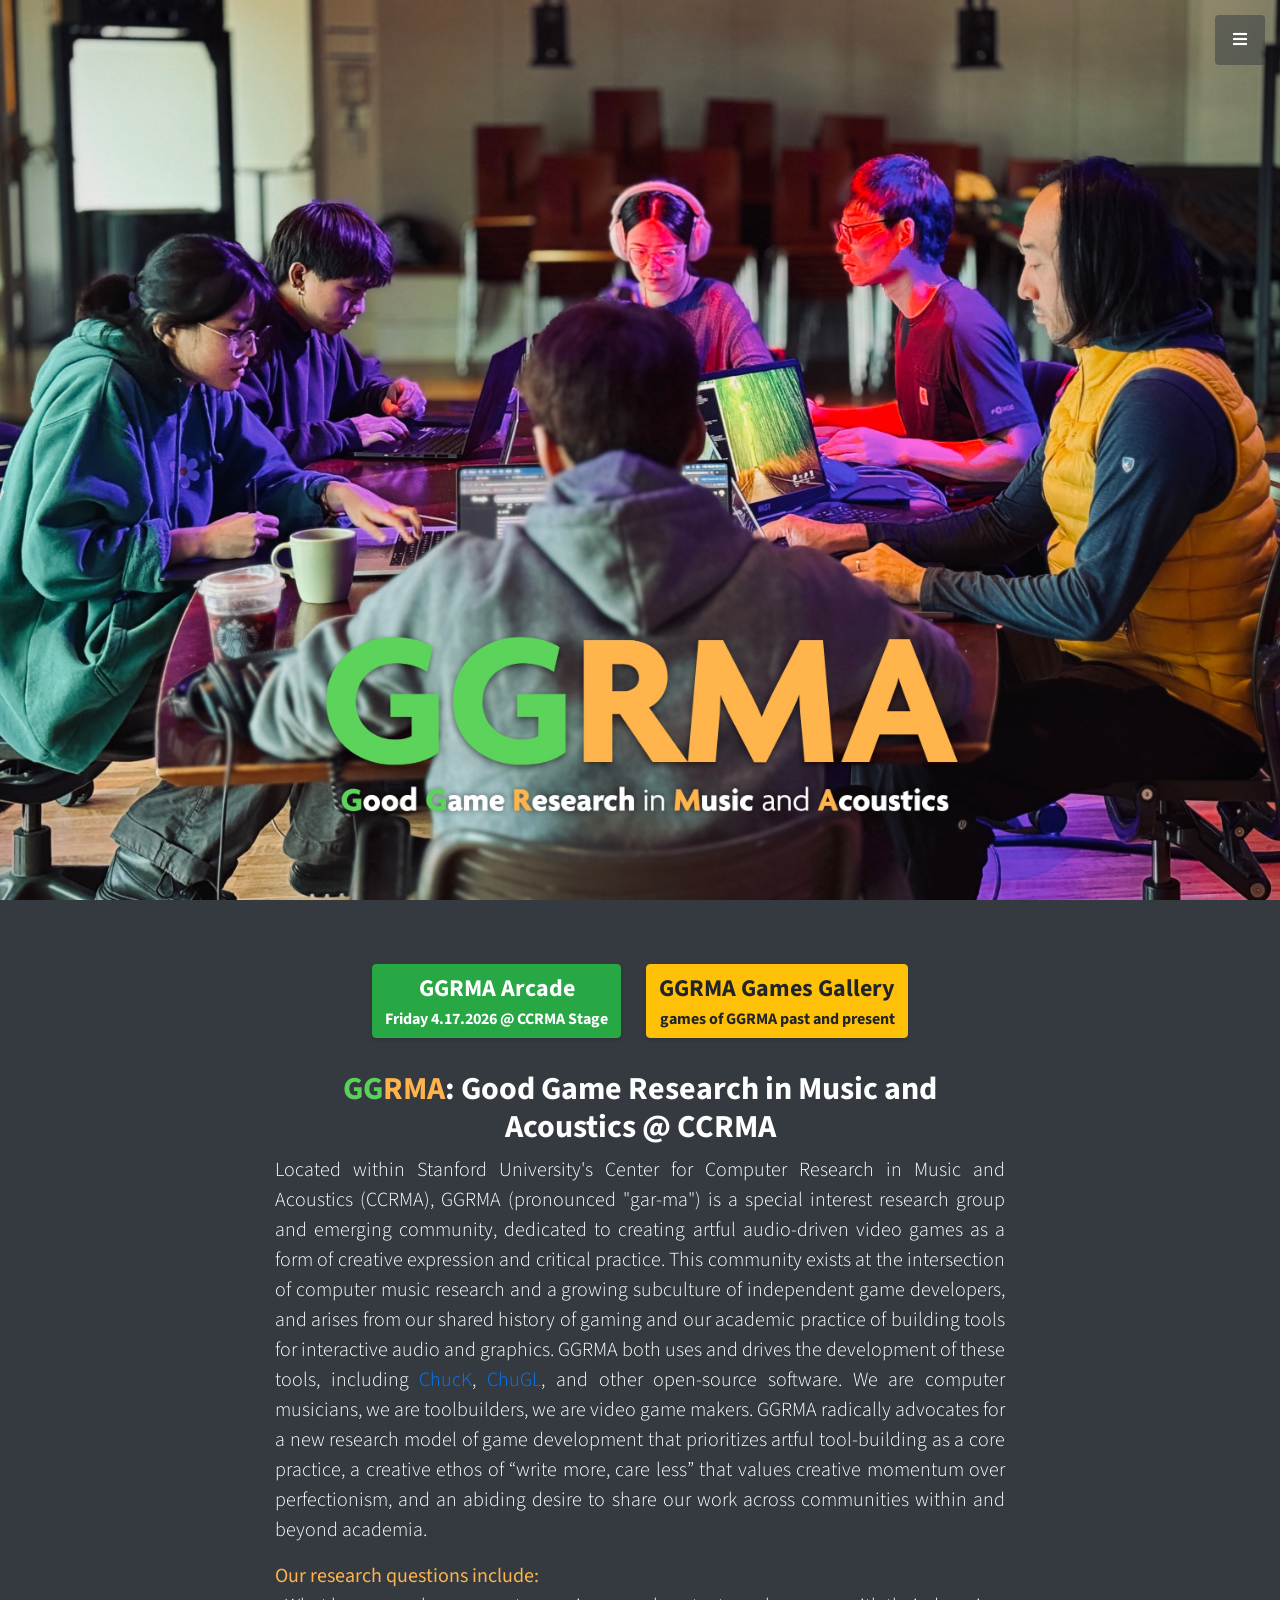
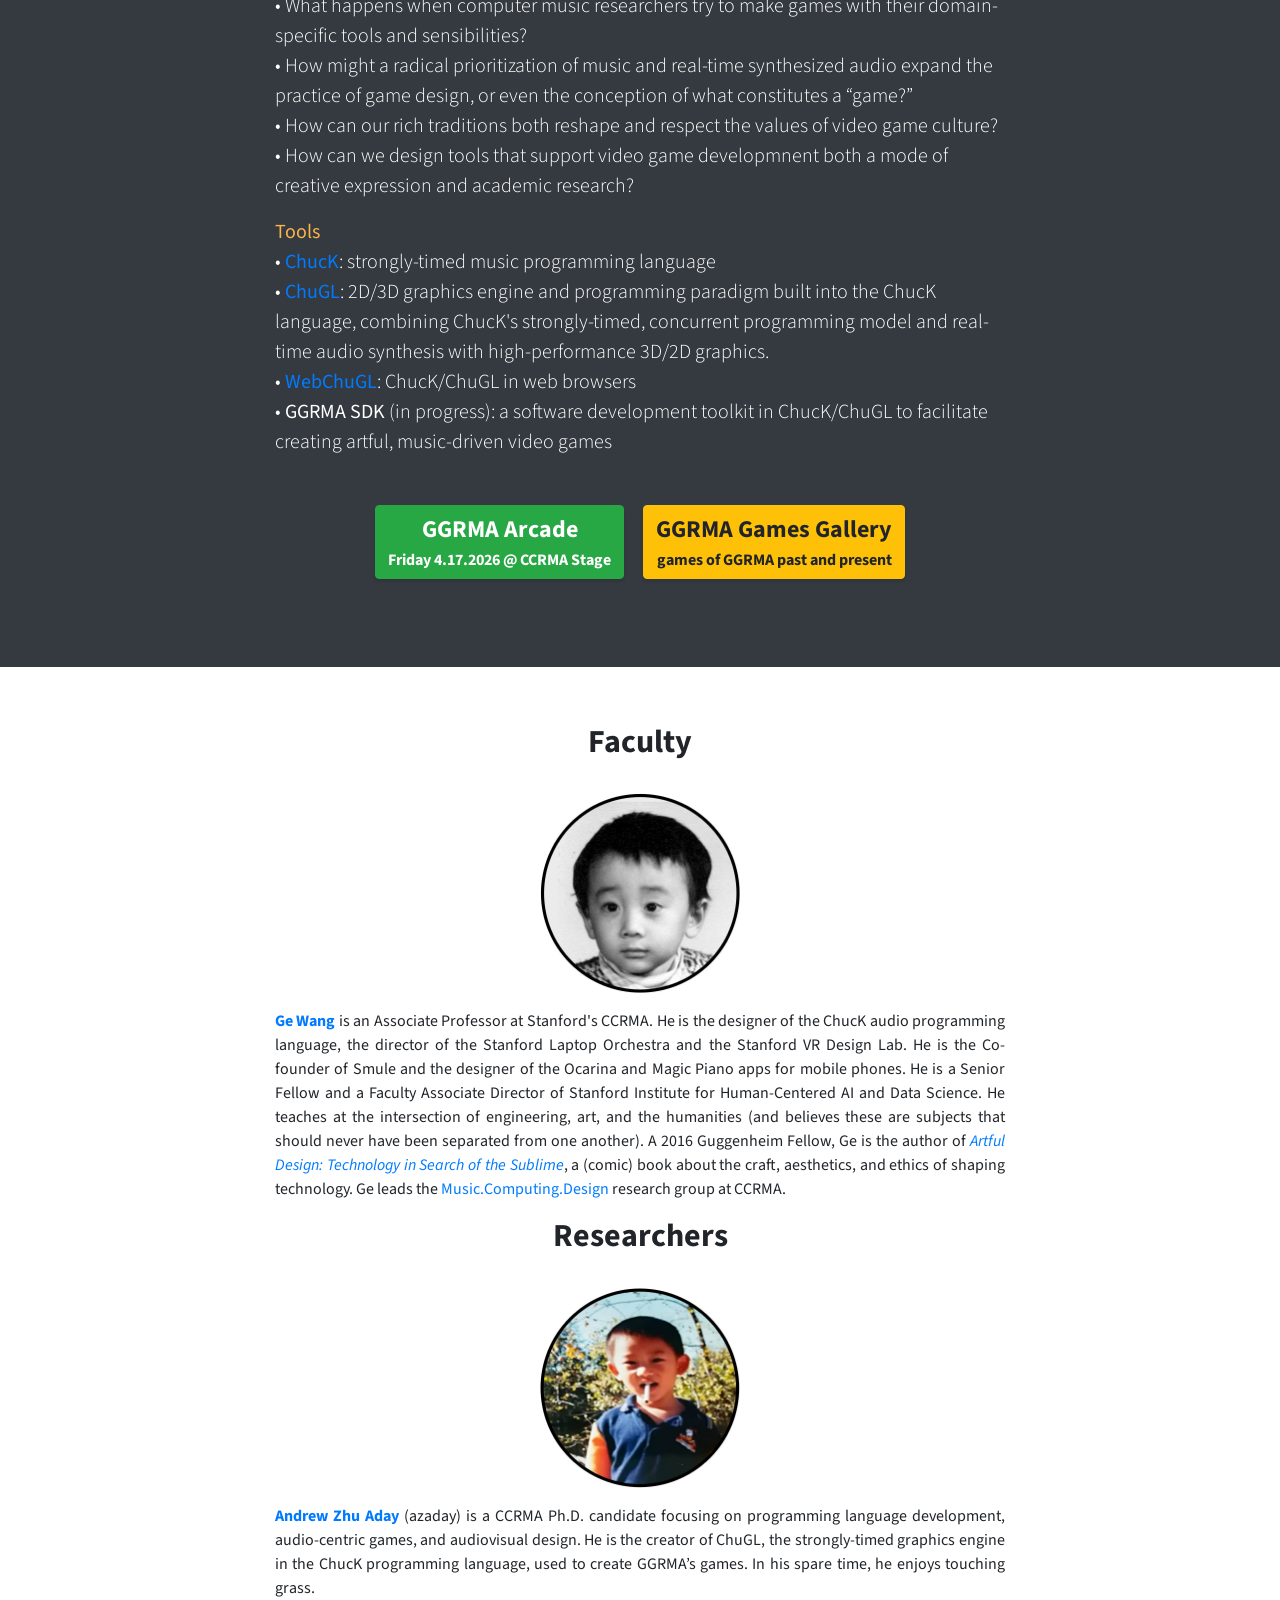
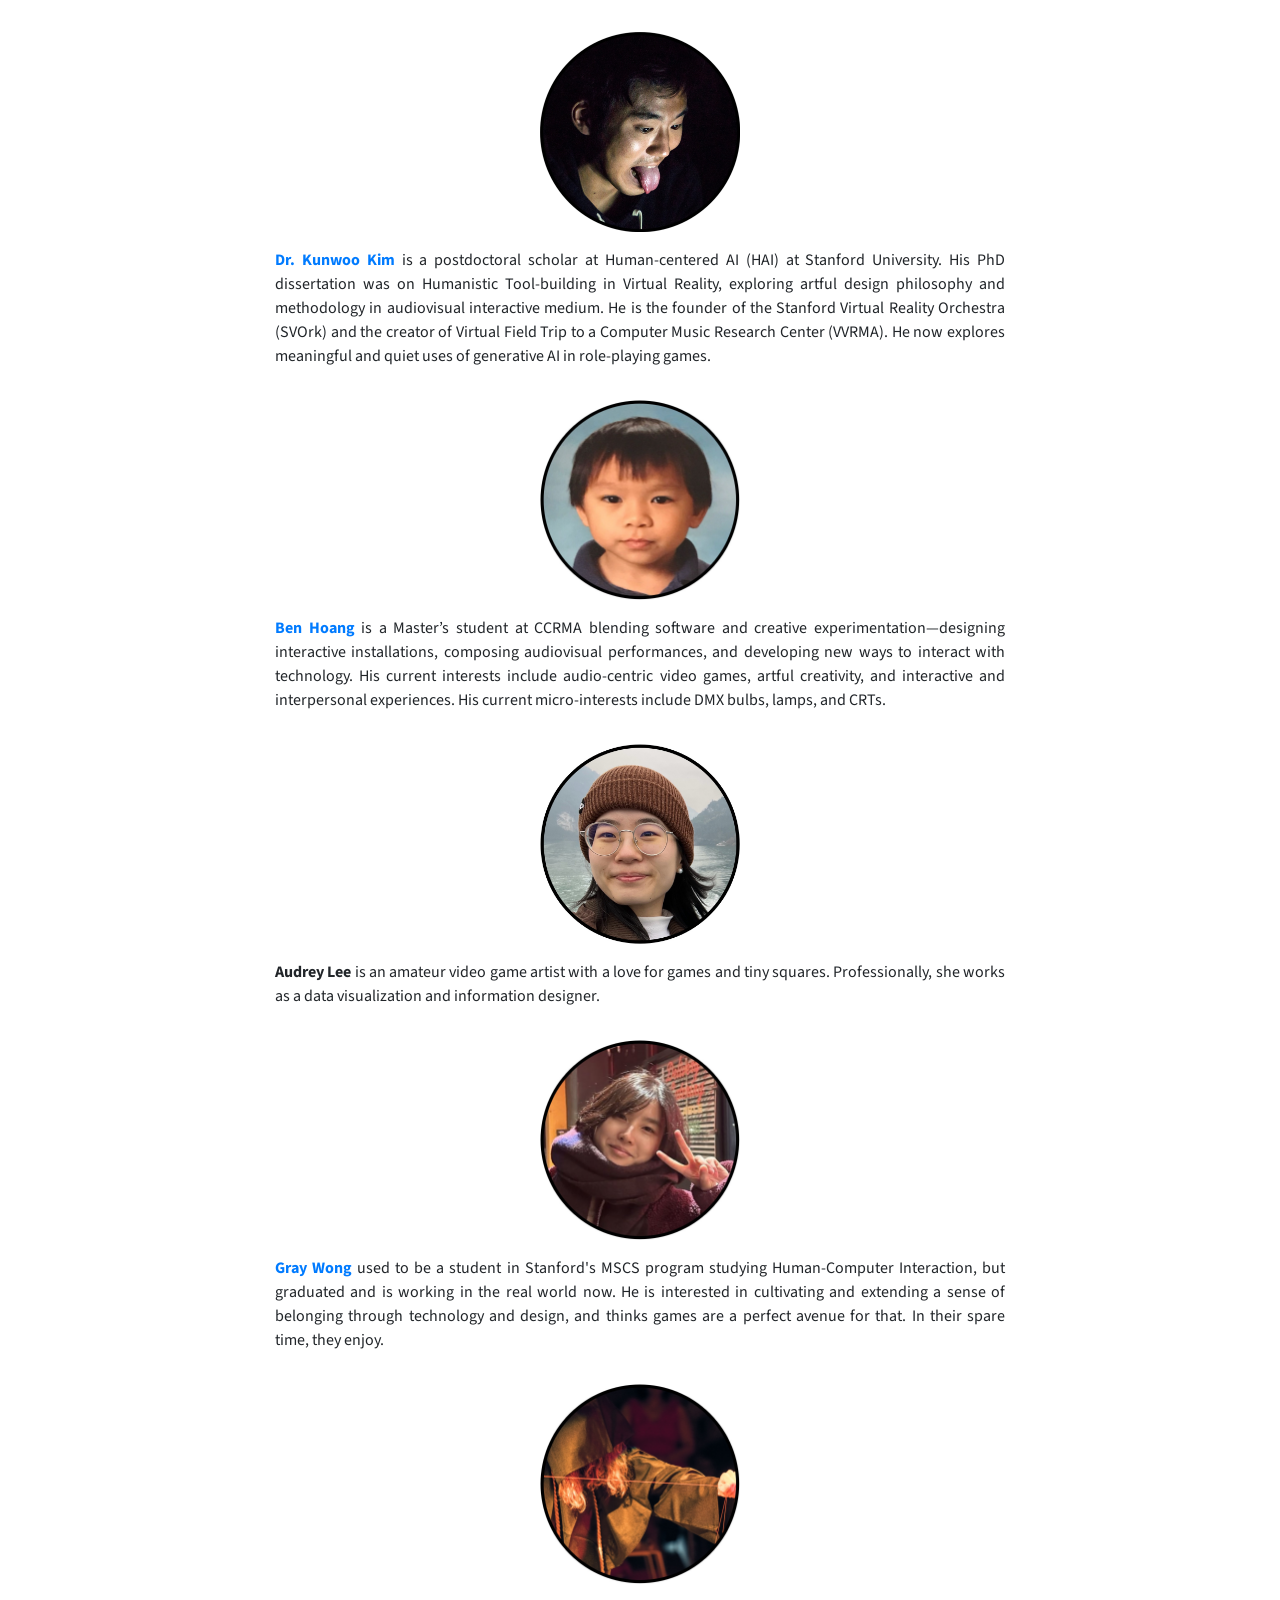
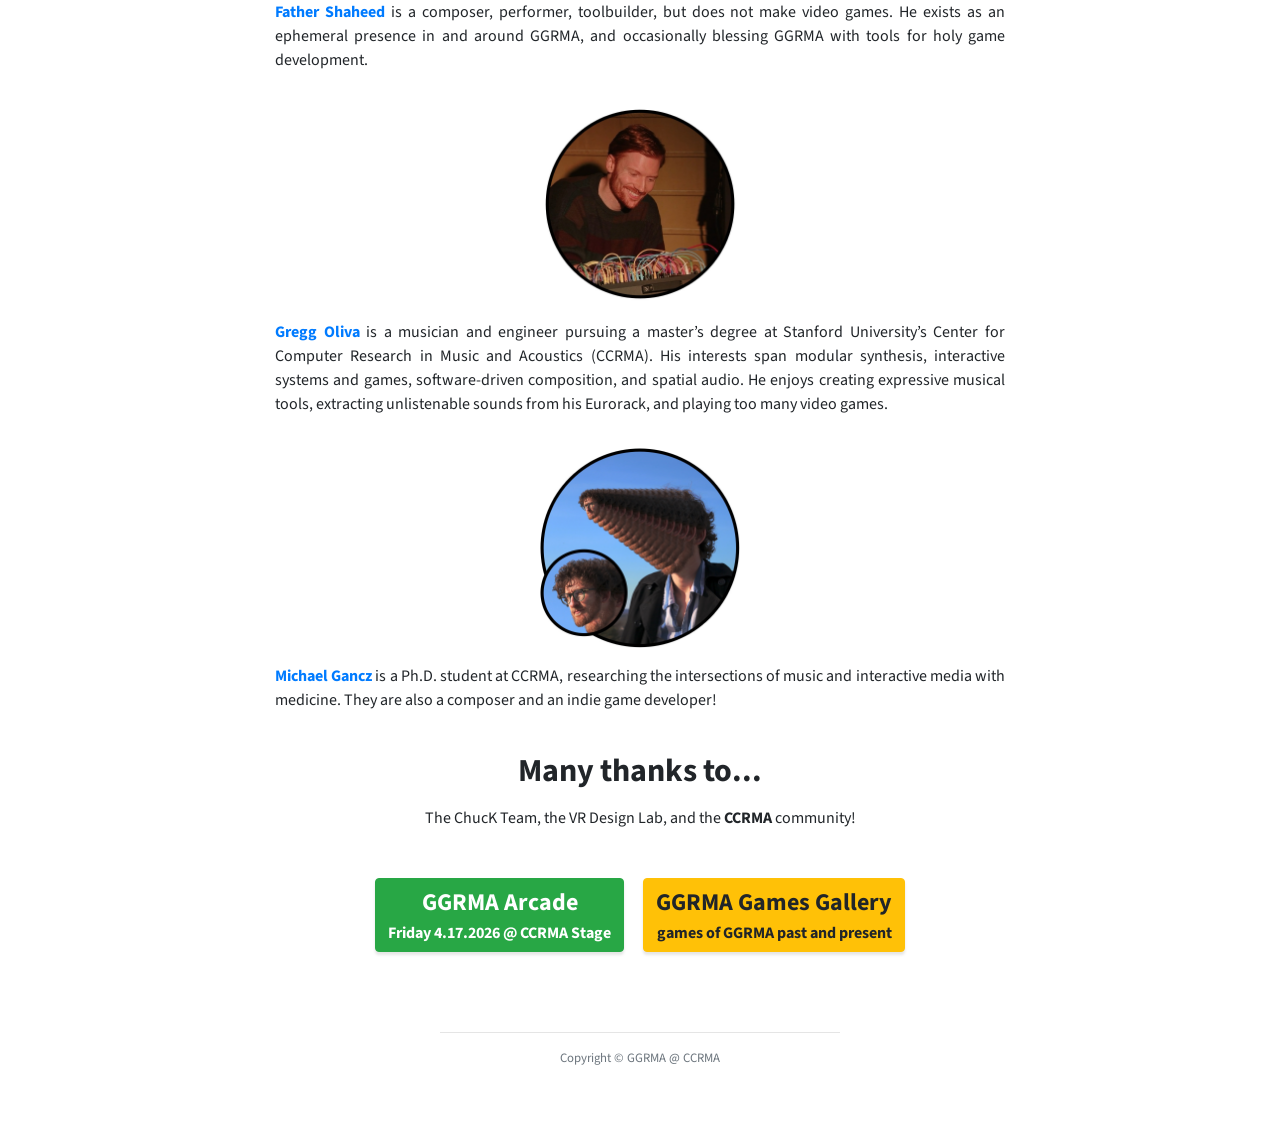
==== commit 160f7cd6: "games" ====
--- a/index.html
+++ b/index.html
@@ -1,6 +1,7 @@
 <!DOCTYPE html>
 <html lang="en">
-  <head>
+
+<head>
     <meta charset="utf-8">
     <meta name="viewport" content="width=device-width, initial-scale=1, shrink-to-fit=no">
     <meta name="description" content="GGRMA: Good Game Research in Music and Acoustics">
@@ -13,24 +14,24 @@
     <meta property="fb:app_id" content="966242223397117" /> <!--default app id-->
 
     <style>
-      .bgimg-1 {
-        position: relative;
-        opacity: .95;
-        background-position: center;
-        background-size: cover;
-        background-image: url("images/kunwoo-empathy.jpg");
-        min-height: 30%;
-      }
-
-      .caption-projects {
-        position: absolute;
-        left: -20%;
-        top: 40%;
-        width: 100%;
-        text-align: center;
-        color: #000;
-      }
-  </style>
+        .bgimg-1 {
+            position: relative;
+            opacity: .95;
+            background-position: center;
+            background-size: cover;
+            background-image: url("images/kunwoo-empathy.jpg");
+            min-height: 30%;
+        }
+
+        .caption-projects {
+            position: absolute;
+            left: -20%;
+            top: 40%;
+            width: 100%;
+            text-align: center;
+            color: #000;
+        }
+    </style>
 
     <title>GGRMA: Good Game Research in Music and Acoustics</title>
 
@@ -39,103 +40,131 @@
 
     <!-- Custom Fonts -->
     <link href="vendor/fontawesome-free/css/all.min.css" rel="stylesheet" type="text/css">
-    <link href="https://fonts.googleapis.com/css?family=Source+Sans+Pro:300,400,700,300italic,400italic,700italic" rel="stylesheet" type="text/css">
+    <link href="https://fonts.googleapis.com/css?family=Source+Sans+Pro:300,400,700,300italic,400italic,700italic"
+        rel="stylesheet" type="text/css">
     <link href="vendor/simple-line-icons/css/simple-line-icons.css" rel="stylesheet">
 
     <!-- Custom CSS -->
     <link href="css/stylish-portfolio.css" rel="stylesheet">
     <link href="css/main.css" rel="stylesheet">
 
-  </head>
-
-  <body id="page-top">
+</head>
+
+<body id="page-top">
 
     <!-- Navigation -->
     <a class="menu-toggle rounded" href="#">
-      <i class="fas fa-bars"></i>
+        <i class="fas fa-bars"></i>
     </a>
     <nav id="sidebar-wrapper">
-      <ul class="sidebar-nav">
-        <li class="sidebar-brand">
-          <a class="js-scroll-trigger" href="#page-top">GGRMA</a>
-        </li>
-        <li class="sidebar-nav-item">
-          <a class="js-scroll-trigger" href="games/">Games</a>
-        </li>
-        <li class="sidebar-nav-item">
-          <a class="js-scroll-trigger" href="./arcade/">GGRMA Arcade</a>
-        </li>
-        <li class="sidebar-nav-item">
-          <a class="js-scroll-trigger" href="./games/">Games Gallery</a>
-        </li>
-      </ul>
+        <ul class="sidebar-nav">
+            <li class="sidebar-brand">
+                <a class="js-scroll-trigger" href="#page-top">GGRMA</a>
+            </li>
+            <li class="sidebar-nav-item">
+                <a class="js-scroll-trigger" href="games/">Games</a>
+            </li>
+            <li class="sidebar-nav-item">
+                <a class="js-scroll-trigger" href="./arcade/">GGRMA Arcade</a>
+            </li>
+            <li class="sidebar-nav-item">
+                <a class="js-scroll-trigger" href="./games/">Games Gallery</a>
+            </li>
+        </ul>
     </nav>
 
     <!-- Header -->
     <header class="masthead d-flex">
-      <div class="container text-center my-auto">
-        <!--<h1 class="mb-1">title</h1>
+        <div class="container text-center my-auto">
+            <!--<h1 class="mb-1">title</h1>
         <h3 class="mb-5">
           <em>subtitle</em>
         </h3>-->
-        <!--<a class="btn btn-primary btn-xl js-scroll-trigger" href="#about">Find Out More</a>-->
-      </div>
-      <div class="overlay"></div>
+            <!--<a class="btn btn-primary btn-xl js-scroll-trigger" href="#about">Find Out More</a>-->
+        </div>
+        <div class="overlay"></div>
     </header>
 
     <!-- About -->
     <section class="content-section bg-dark" id="about">
-      <div class="container text-center">
-        <div class="row">
-            <div class="col-lg-8 mx-auto">
-               <a class="btn btn-success btn-large"
-                  href="./arcade/">
-                 <font size="5">GGRMA Arcade</font></b><br>
-                 <font size="3">Friday 4.17.2026 @ CCRMA Stage</font></a> &nbsp;
-               <a class="btn btn-warning btn-large"
-                  href="./games/">
-                 <font size="5">GGRMA Games Gallery</font></b><br>
-                 <font size="3">games of GGRMA past and present</font></a>
-               <br><br>
-
-            <font color="#FFFFFF">
-            <h2><font color="#5AD25A">GG</font><font color="#FFB44B">RMA</font>: Good Game Research in Music and Acoustics @ CCRMA</font></h2>
-            </font>
-            <p class="lead" align="justify">
-              <font color="white">
-              Located within Stanford University's Center for Computer Research in Music and Acoustics (CCRMA), GGRMA (pronounced "gar-ma") is a special interest research group and emerging community, dedicated to creating artful audio-driven video games as a form of creative expression and critical practice. This community exists at the intersection of computer music research and a growing subculture of independent game developers, and arises from our shared history of gaming and our academic practice of building tools for interactive audio and graphics. GGRMA both uses and drives the development of these tools, including <a target="_blank" href="https://chuck.stanford.edu/">ChucK</a>, <a target="_blank" href="https://chuck.stanford.edu/chugl/">ChuGL</a>, and other open-source software. We are computer musicians, we are toolbuilders, we are  video game makers. GGRMA radically advocates for a new research model of game development that prioritizes artful tool-building as a core practice, a creative ethos of “write more, care less” that values creative momentum over perfectionism, and an abiding desire to share our work across communities within and beyond academia.
-              </font>
-
-             <p class="lead" align="left">
-                <font color="#FFB44B"><b>Our research questions include:</b></font>
-                <font color="white">
-                <br> • What happens when computer music researchers try to make games with their domain-specific tools and sensibilities?
-                <br> • How might a radical prioritization of music and real-time synthesized audio expand the practice of game design, or even the conception of what constitutes a “game?”
-                <br> • How can our rich traditions both reshape and respect the values of video game culture?
-                <br> • How can we design tools that support video game developmnent both a mode of creative expression and academic research?
-                </font>
-            </p>
-            <p class="lead" align="left">
-                <font color="#FFB44B"><b>Tools</b></font>
-                <font color="white">
-                <br> • <a target="_blank" href="https://chuck.stanford.edu/"><b>ChucK</b></a>: strongly-timed music programming language
-                <br> • <a target="_blank" href="https://chuck.stanford.edu/chugl/"><b>ChuGL</b></a>: 2D/3D graphics engine and programming paradigm built into the ChucK language, combining ChucK's strongly-timed, concurrent programming model and real-time audio synthesis with high-performance 3D/2D graphics.
-                <br> • <a target="_blank" href="https://ccrma.stanford.edu/~hoangben/webchugl/"><b>WebChuGL</b></a>: ChucK/ChuGL in web browsers
-                <br> • <b>GGRMA SDK</b> (in progress): a software development toolkit in ChucK/ChuGL to facilitate creating artful, music-driven video games
-                </font>
-            </p>
-            <br>
-
-               <a class="btn btn-success btn-large"
-                  href="./arcade/">
-                 <font size="5">GGRMA Arcade</font></b><br>
-                 <font size="3">Friday 4.17.2026 @ CCRMA Stage</font></a> &nbsp;
-               <a class="btn btn-warning btn-large"
-                  href="./games/">
-                 <font size="5">GGRMA Games Gallery</font></b><br>
-                 <font size="3">games of GGRMA past and present</font></a>
-               <br><br>
-            <!--
+        <div class="container text-center">
+            <div class="row">
+                <div class="col-lg-8 mx-auto">
+                    <a class="btn btn-success btn-large" href="./arcade/">
+                        <font size="5">GGRMA Arcade</font></b><br>
+                        <font size="3">Friday 4.17.2026 @ CCRMA Stage</font>
+                    </a> &nbsp;
+                    <a class="btn btn-warning btn-large" href="./games/">
+                        <font size="5">GGRMA Games Gallery</font></b><br>
+                        <font size="3">games of GGRMA past and present</font>
+                    </a>
+                    <br><br>
+
+                    <font color="#FFFFFF">
+                        <h2>
+                            <font color="#5AD25A">GG</font><font color="#FFB44B">RMA</font>: Good Game Research in Music and Acoustics @ CCRMA
+                    </font>
+                    </h2>
+                    </font>
+                    <p class="lead" align="justify">
+                        <font color="white">
+                            Located within Stanford University's Center for Computer Research in Music and Acoustics
+                            (CCRMA), GGRMA (pronounced "gar-ma") is a special interest research group and emerging
+                            community, dedicated to creating artful audio-driven video games as a form of creative
+                            expression and critical practice. This community exists at the intersection of computer
+                            music research and a growing subculture of independent game developers, and arises from our
+                            shared history of gaming and our academic practice of building tools for interactive audio
+                            and graphics. GGRMA both uses and drives the development of these tools, including <a
+                                target="_blank" href="https://chuck.stanford.edu/">ChucK</a>, <a target="_blank"
+                                href="https://chuck.stanford.edu/chugl/">ChuGL</a>, and other open-source software. We
+                            are computer musicians, we are toolbuilders, we are video game makers. GGRMA radically
+                            advocates for a new research model of game development that prioritizes artful tool-building
+                            as a core practice, a creative ethos of “write more, care less” that values creative
+                            momentum over perfectionism, and an abiding desire to share our work across communities
+                            within and beyond academia.
+                        </font>
+
+                    <p class="lead" align="left">
+                        <font color="#FFB44B"><b>Our research questions include:</b></font>
+                        <font color="white">
+                            <br> • What happens when computer music researchers try to make games with their
+                            domain-specific tools and sensibilities?
+                            <br> • How might a radical prioritization of music and real-time synthesized audio expand
+                            the practice of game design, or even the conception of what constitutes a “game?”
+                            <br> • How can our rich traditions both reshape and respect the values of video game
+                            culture?
+                            <br> • How can we design tools that support video game developmnent both a mode of creative
+                            expression and academic research?
+                        </font>
+                    </p>
+                    <p class="lead" align="left">
+                        <font color="#FFB44B"><b>Tools</b></font>
+                        <font color="white">
+                            <br> • <a target="_blank" href="https://chuck.stanford.edu/"><b>ChucK</b></a>:
+                            strongly-timed music programming language
+                            <br> • <a target="_blank" href="https://chuck.stanford.edu/chugl/"><b>ChuGL</b></a>: 2D/3D
+                            graphics engine and programming paradigm built into the ChucK language, combining ChucK's
+                            strongly-timed, concurrent programming model and real-time audio synthesis with
+                            high-performance 3D/2D graphics.
+                            <br> • <a target="_blank"
+                                href="https://ccrma.stanford.edu/~hoangben/webchugl/"><b>WebChuGL</b></a>: ChucK/ChuGL
+                            in web browsers
+                            <br> • <b>GGRMA SDK</b> (in progress): a software development toolkit in ChucK/ChuGL to
+                            facilitate creating artful, music-driven video games
+                        </font>
+                    </p>
+                    <br>
+
+                    <a class="btn btn-success btn-large" href="./arcade/">
+                        <font size="5">GGRMA Arcade</font></b><br>
+                        <font size="3">Friday 4.17.2026 @ CCRMA Stage</font>
+                    </a>
+                    <a class="btn btn-warning btn-large" href="./games/">
+                        <font size="5">GGRMA Games Gallery</font></b><br>
+                        <font size="3">games of GGRMA past and present</font>
+                    </a>
+                    <br><br>
+                    <!--
             <p class="lead" align="left">
                 <font color="#FFCC66"><b>Join us!</b></font>
                 <font color="white">
@@ -143,81 +172,132 @@
             </p>
           -->
 
-          </div>
+                </div>
+            </div>
         </div>
-      </div>
     </section>
 
     <!-- Services -->
     <section class="content-section bg-white text-black text-center" id="people">
-      <div class="container text-center">
-        <div class="content-section-heading">
+        <div class="container text-center">
+            <div class="content-section-heading">
+            </div>
+            <div class="row">
+                <div class="col-lg-8 mx-auto">
+
+                    <h2 class="mb-3">Faculty</h2>
+
+                    <img class="img-fluid img-headshot" width="200" src="images/gewang-1.jpg">
+                    <!--<a target="_blank" href="https://artful.design/"><img class="img-fluid" width="200" src="images/artfuldesign-logo.png"></a>-->
+                    <br>
+                    <p align="justify"><b><a target="_blank" href="https://ccrma.stanford.edu/~ge/">Ge Wang</a></b> is
+                        an Associate Professor at Stanford's CCRMA. He is the designer of the ChucK audio programming
+                        language, the director of the Stanford Laptop Orchestra and the Stanford VR Design Lab. He is
+                        the Co-founder of Smule and the designer of the Ocarina and Magic Piano apps for mobile phones.
+                        He is a Senior Fellow and a Faculty Associate Director of Stanford Institute for Human-Centered
+                        AI and Data Science. He teaches at the intersection of engineering, art, and the humanities (and
+                        believes these are subjects that should never have been separated from one another). A 2016
+                        Guggenheim Fellow, Ge is the author of <a target="_blank" href="http://artful.design/"><i>Artful
+                                Design: Technology in Search of the Sublime</i></a>, a (comic) book about the craft,
+                        aesthetics, and ethics of shaping technology. Ge leads the <a target="_blank"
+                            href="https://mcd.stanford.edu/">Music.Computing.Design</a> research group at CCRMA.</p>
+
+                    <h2 class="mb-3">Researchers</h2>
+
+                    <img class="img-fluid img-headshot" width="200" src="images/andrew-1.jpg">
+                    <br>
+                    <p align="justify"><b><a target="_blank" href="https://ccrma.stanford.edu/~azaday/">Andrew Zhu
+                                Aday</a></b> (azaday) is a CCRMA Ph.D. candidate focusing on programming language
+                        development, audio-centric games, and audiovisual design. He is the creator of ChuGL, the
+                        strongly-timed graphics engine in the ChucK programming language, used to create GGRMA’s games.
+                        In his spare time, he enjoys touching grass.</p>
+
+                    <img class="img-fluid img-headshot" width="200" src="images/kunwoo-1.jpg">
+                    <br>
+                    <p align="justify"><b><a target="_blank" href="https://ccrma.stanford.edu/~kunwoo/">Dr. Kunwoo
+                                Kim</a></b> is a postdoctoral scholar at Human-centered AI (HAI) at Stanford University.
+                        His PhD dissertation was on Humanistic Tool-building in Virtual Reality, exploring artful design
+                        philosophy and methodology in audiovisual interactive medium. He is the founder of the Stanford
+                        Virtual Reality Orchestra (SVOrk) and the creator of Virtual Field Trip to a Computer Music
+                        Research Center (VVRMA). He now explores meaningful and quiet uses of generative AI in
+                        role-playing games.</p>
+
+                    <img class="img-fluid img-headshot" width="200" src="images/ben-1.jpg">
+                    <br>
+                    <p align="justify"><a target="_blank" href="https://ccrma.stanford.edu/~hoangben/"><b>Ben
+                                Hoang</b></a> is a Master’s student at CCRMA blending software and creative
+                        experimentation—designing interactive installations, composing audiovisual performances, and
+                        developing new ways to interact with technology. His current interests include audio-centric
+                        video games, artful creativity, and interactive and interpersonal experiences. His current
+                        micro-interests include DMX bulbs, lamps, and CRTs.</p>
+
+                    <img class="img-fluid img-headshot" width="200" src="images/audrey-1.jpg">
+                    <br>
+                    <p align="justify"><b>Audrey Lee</b> is an amateur video game artist with a love for games and tiny
+                        squares. Professionally, she works as a data visualization and information designer.</p>
+
+                    <img class="img-fluid img-headshot" width="200" src="images/gray-1.jpg">
+                    <br>
+                    <p align="justify"><b><a target="_blank" href="https://ccrma.stanford.edu/~jjmills/">Gray
+                                Wong</a></b> used to be a student in Stanford's MSCS program studying Human-Computer
+                        Interaction, but graduated and is working in the real world now. He is interested in cultivating
+                        and extending a sense of belonging through technology and design, and thinks games are a perfect
+                        avenue for that. In their spare time, they enjoy.</p>
+
+                    <img class="img-fluid img-headshot" width="200" src="images/nick-1.jpg">
+                    <br><b>
+                        <p align="justify"><a target="_blank" href="https://nicholasshaheed.com/">Father Shaheed</a>
+                    </b> is a composer, performer, toolbuilder, but does not make video games. He exists as an ephemeral
+                    presence in and around GGRMA, and occasionally blessing GGRMA with tools for holy game development.
+                    </p>
+
+                    <img class="img-fluid img-headshot" width="200" src="images/gregg-1.jpg">
+                    <br><b>
+                        <p align="justify"><a target="_blank" href="https://ccrma.stanford.edu/~gloliva/">Gregg
+                                Oliva</a>
+                    </b> is a musician and engineer pursuing a master’s degree at Stanford University’s Center for
+                    Computer Research in Music and Acoustics (CCRMA). His interests span modular synthesis, interactive
+                    systems and games, software-driven composition, and spatial audio. He enjoys creating expressive
+                    musical tools, extracting unlistenable sounds from his Eurorack, and playing too many video games.
+                    </p>
+
+                    <img class="img-fluid img-headshot" width="200" src="images/michael-1.jpg">
+                    <br>
+                    <p align="justify"><b><a target="_blank" href="https://www.michaelgancz.com/">Michael Gancz</a></b>
+                        is a Ph.D. student at CCRMA, researching the intersections of music and interactive media with
+                        medicine. They are also a composer and an indie game developer!</p>
+
+                    <br>
+                    <h2 class="mb-3">Many thanks to...</h2>
+
+                    <p>The ChucK Team, the VR Design Lab, and the <b>CCRMA</b> community!</p>
+                    <br>
+
+                    <a class="btn btn-success btn-large" href="./arcade/">
+                        <font size="5">GGRMA Arcade</font></b><br>
+                        <font size="3">Friday 4.17.2026 @ CCRMA Stage</font>
+                    </a>
+                    <a class="btn btn-warning btn-large" href="./games/">
+                        <font size="5">GGRMA Games Gallery</font></b><br>
+                        <font size="3">games of GGRMA past and present</font>
+                    </a>
+                </div>
+            </div>
         </div>
-        <div class="row">
-          <div class="col-lg-8 mx-auto">
-
-          <h2 class="mb-3">Faculty</h2>
-
-            <img class="img-fluid img-headshot" width="200" src="images/gewang-1.jpg">
-            <!--<a target="_blank" href="https://artful.design/"><img class="img-fluid" width="200" src="images/artfuldesign-logo.png"></a>-->
-            <br><p align="justify"><b><a target="_blank" href="https://ccrma.stanford.edu/~ge/">Ge Wang</a></b> is an Associate Professor at Stanford's CCRMA. He is the designer of the ChucK audio programming language, the director of the Stanford Laptop Orchestra and the Stanford VR Design Lab. He is the Co-founder of Smule and the designer of the Ocarina and Magic Piano apps for mobile phones. He is a Senior Fellow and a Faculty Associate Director of Stanford Institute for Human-Centered AI and Data Science. He teaches at the intersection of engineering, art, and the humanities (and believes these are subjects that should never have been separated from one another). A 2016 Guggenheim Fellow, Ge is the author of <a target="_blank" href="http://artful.design/"><i>Artful Design: Technology in Search of the Sublime</i></a>, a (comic) book about the craft, aesthetics, and ethics of shaping technology.  Ge leads the <a target="_blank" href="https://mcd.stanford.edu/">Music.Computing.Design</a> research group at CCRMA.</p>
-
-          <h2 class="mb-3">Researchers</h2>
-
-            <img class="img-fluid img-headshot" width="200" src="images/andrew-1.jpg">
-            <br><p align="justify"><b><a target="_blank" href="https://ccrma.stanford.edu/~azaday/">Andrew Zhu Aday</a></b> (azaday) is a CCRMA Ph.D. candidate focusing on programming language development, audio-centric games, and audiovisual design. He is the creator of ChuGL, the strongly-timed graphics engine in the ChucK programming language, used to create GGRMA’s games. In his spare time, he enjoys touching grass.</p>
-
-            <img class="img-fluid img-headshot" width="200" src="images/kunwoo-1.jpg">
-            <br><p align="justify"><b><a target="_blank" href="https://ccrma.stanford.edu/~kunwoo/">Dr. Kunwoo Kim</a></b> is a postdoctoral scholar at Human-centered AI (HAI) at Stanford University. His PhD dissertation was on Humanistic Tool-building in Virtual Reality, exploring artful design philosophy and methodology in audiovisual interactive medium. He is the founder of the Stanford Virtual Reality Orchestra (SVOrk) and the creator of Virtual Field Trip to a Computer Music Research Center (VVRMA). He now explores meaningful and quiet uses of generative AI in role-playing games.</p>
-
-            <img class="img-fluid img-headshot" width="200" src="images/ben-1.jpg">
-            <br><p align="justify"><a target="_blank" href="https://ccrma.stanford.edu/~hoangben/"><b>Ben Hoang</b></a> is a Master’s student at CCRMA blending software and creative experimentation—designing interactive installations, composing audiovisual performances, and developing new ways to interact with technology. His current interests include audio-centric video games, artful creativity, and interactive and interpersonal experiences. His current micro-interests include DMX bulbs, lamps, and CRTs.</p>
-
-            <img class="img-fluid img-headshot" width="200" src="images/audrey-1.jpg">
-            <br><p align="justify"><b>Audrey Lee</b> is an amateur video game artist with a love for games and tiny squares. Professionally, she works as a data visualization and information designer.</p>
-
-            <img class="img-fluid img-headshot" width="200" src="images/gray-1.jpg">
-            <br><p align="justify"><b><a target="_blank" href="https://ccrma.stanford.edu/~jjmills/">Gray Wong</a></b> used to be a student in Stanford's MSCS program studying Human-Computer Interaction, but graduated and is working in the real world now. He is interested in cultivating and extending a sense of belonging through technology and design, and thinks games are a perfect avenue for that. In their spare time, they enjoy.</p>
-
-            <img class="img-fluid img-headshot" width="200" src="images/nick-1.jpg">
-            <br><b><p align="justify"><a target="_blank" href="https://nicholasshaheed.com/">Father Shaheed</a></b> is a composer, performer, toolbuilder, but does not make video games. He exists as an ephemeral presence in and around GGRMA, and occasionally blessing GGRMA with tools for holy game development. </p>
-
-            <img class="img-fluid img-headshot" width="200" src="images/gregg-1.jpg">
-            <br><b><p align="justify"><a target="_blank" href="https://ccrma.stanford.edu/~gloliva/">Gregg Oliva</a></b> is a musician and engineer pursuing a master’s degree at Stanford University’s Center for Computer Research in Music and Acoustics (CCRMA). His interests span modular synthesis, interactive systems and games, software-driven composition, and spatial audio. He enjoys creating expressive musical tools, extracting unlistenable sounds from his Eurorack, and playing too many video games.</p>
-
-            <img class="img-fluid img-headshot" width="200" src="images/michael-1.jpg">
-            <br><p align="justify"><b><a target="_blank" href="https://www.michaelgancz.com/">Michael Gancz</a></b> is a Ph.D. student at CCRMA, researching the intersections of music and interactive media with medicine. They are also a composer and an indie game developer!</p>
-
-<br>
-        <h2 class="mb-3">Many thanks to...</h2>
-
-        <p>The ChucK Team, the VR Design Lab, and the <b>CCRMA</b> community!</p>
-        <br>
-
-               <a class="btn btn-success btn-large"
-                  href="./arcade/">
-                 <font size="5">GGRMA Arcade</font></b><br>
-                 <font size="3">Friday 4.17.2026 @ CCRMA Stage</font></a> &nbsp;
-               <a class="btn btn-warning btn-large"
-                  href="./games/">
-                 <font size="5">GGRMA Games Gallery</font></b><br>
-                 <font size="3">games of GGRMA past and present</font></a>
-        </div></div>
-      </div>
     </section>
 
     <hr width="400">
 
     <!-- Footer -->
     <footer class="footer text-center">
-      <div class="container">
-        <p class="text-muted small mb-0">Copyright &copy; GGRMA @ CCRMA</p>
-      </div>
+        <div class="container">
+            <p class="text-muted small mb-0">Copyright &copy; GGRMA @ CCRMA</p>
+        </div>
     </footer>
 
     <!-- Scroll to Top Button-->
     <a class="scroll-to-top rounded js-scroll-trigger" href="#page-top">
-      <i class="fas fa-angle-up"></i>
+        <i class="fas fa-angle-up"></i>
     </a>
 
     <!-- Bootstrap core JavaScript -->
@@ -230,6 +310,6 @@
     <!-- Custom scripts for this template -->
     <script src="js/stylish-portfolio.min.js"></script>
 
-  </body>
-
-</html>
+</body>
+
+</html>
--- a/css/stylish-portfolio.css
+++ b/css/stylish-portfolio.css
@@ -73,7 +73,8 @@
   line-height: 45px;
 }
 
-.scroll-to-top:focus, .scroll-to-top:hover {
+.scroll-to-top:focus,
+.scroll-to-top:hover {
   color: white;
 }
 
@@ -111,6 +112,7 @@
   .masthead {
     height: 100vh;
   }
+
   .masthead h1 {
     font-size: 5.5rem;
   }
@@ -158,7 +160,7 @@
   text-decoration: none;
 }
 
-.sidebar-nav > .sidebar-brand {
+.sidebar-nav>.sidebar-brand {
   font-size: 1.2rem;
   background: rgba(100, 100, 128, .5);
   height: 80px;
@@ -168,11 +170,11 @@
   padding-left: 15px;
 }
 
-.sidebar-nav > .sidebar-brand a {
-  color: #fff;
-}
-
-.sidebar-nav > .sidebar-brand a:hover {
+.sidebar-nav>.sidebar-brand a {
+  color: #fff;
+}
+
+.sidebar-nav>.sidebar-brand a:hover {
   color: #fff;
   background: none;
 }
@@ -197,7 +199,8 @@
   z-index: 999;
 }
 
-.menu-toggle:focus, .menu-toggle:hover {
+.menu-toggle:focus,
+.menu-toggle:hover {
   color: #fff;
 }
 
@@ -274,11 +277,13 @@
     max-width: none;
     margin: 0;
   }
+
   .portfolio-item .caption {
     -webkit-transition: -webkit-clip-path 0.25s ease-out, background-color 0.7s;
     -webkit-clip-path: inset(0px);
     clip-path: inset(0px);
   }
+
   .portfolio-item .caption .caption-content {
     -webkit-transition: opacity 0.25s;
     transition: opacity 0.25s;
@@ -286,15 +291,18 @@
     margin-right: 5rem;
     margin-bottom: 5rem;
   }
+
   .portfolio-item img {
     -webkit-transition: -webkit-clip-path 0.25s ease-out;
     -webkit-clip-path: inset(-1px);
     clip-path: inset(-1px);
   }
+
   .portfolio-item:hover img {
     -webkit-clip-path: inset(2rem);
     clip-path: inset(2rem);
   }
+
   .portfolio-item:hover .caption {
     background-color: rgba(29, 128, 159, 0.9);
     -webkit-clip-path: inset(2rem);
@@ -325,21 +333,15 @@
   text-decoration: none;
 }
 
-a {
-  color: #0080FF;
-}
-
-a:hover, a:focus, a:active {
-  color: #66CCFF;
-}
-
 .btn-primary {
   background-color: #1D809F !important;
   border-color: #1D809F !important;
   color: #fff !important;
 }
 
-.btn-primary:hover, .btn-primary:focus, .btn-primary:active {
+.btn-primary:hover,
+.btn-primary:focus,
+.btn-primary:active {
   background-color: #155d74 !important;
   border-color: #155d74 !important;
 }
@@ -350,7 +352,9 @@
   color: #fff !important;
 }
 
-.btn-secondary:hover, .btn-secondary:focus, .btn-secondary:active {
+.btn-secondary:hover,
+.btn-secondary:focus,
+.btn-secondary:active {
   background-color: #ba9106 !important;
   border-color: #ba9106 !important;
 }
@@ -375,4 +379,4 @@
 
 .text-secondary {
   color: #ecb807 !important;
-}
+}
--- a/css/main.css
+++ b/css/main.css
@@ -1,5 +1,21 @@
+.content-section {
+    text-align: center;
+}
+
+.btn-success {
+    margin: 0.5em;
+}
+
+.btn-warning {
+    margin: 0.5em;
+}
+
 .img-headshot {
     margin: 1em;
+}
+
+.header-image {
+    width: 90%;
 }
 
 .bg-dark .game-title {
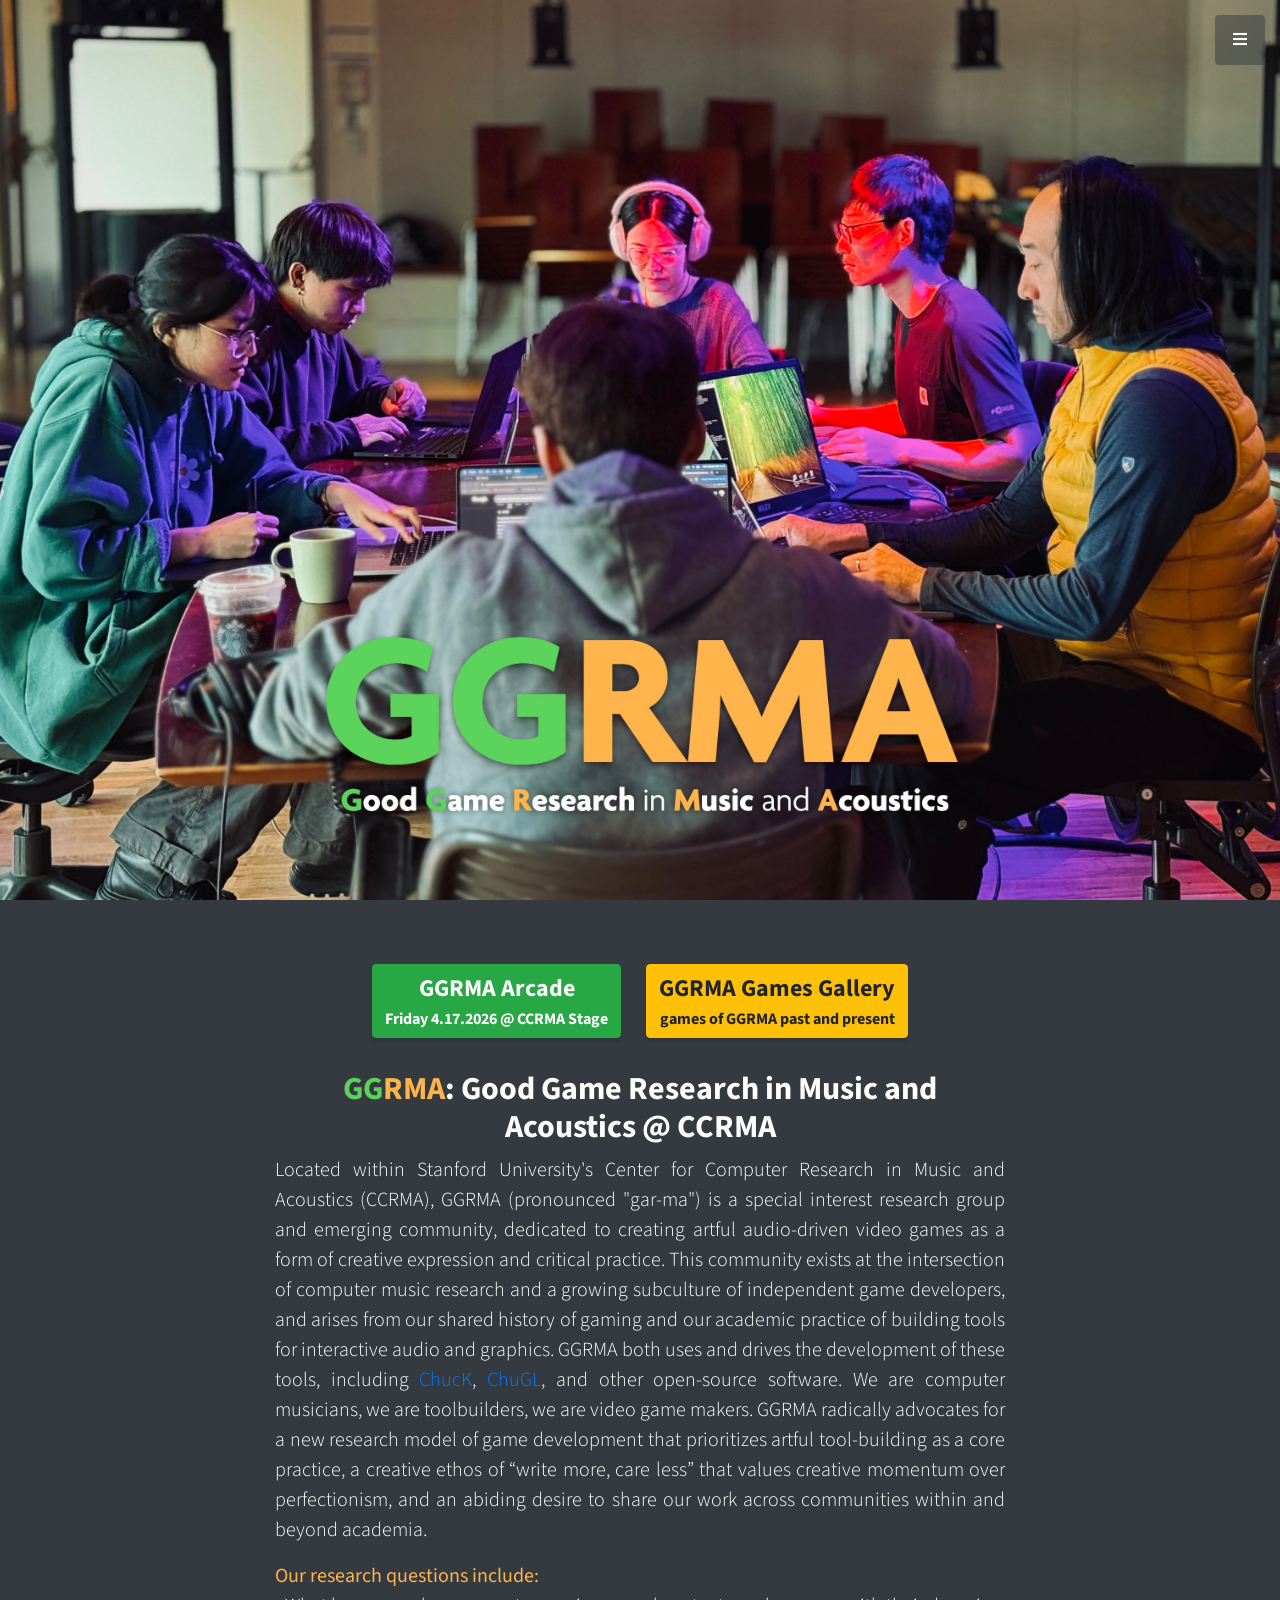
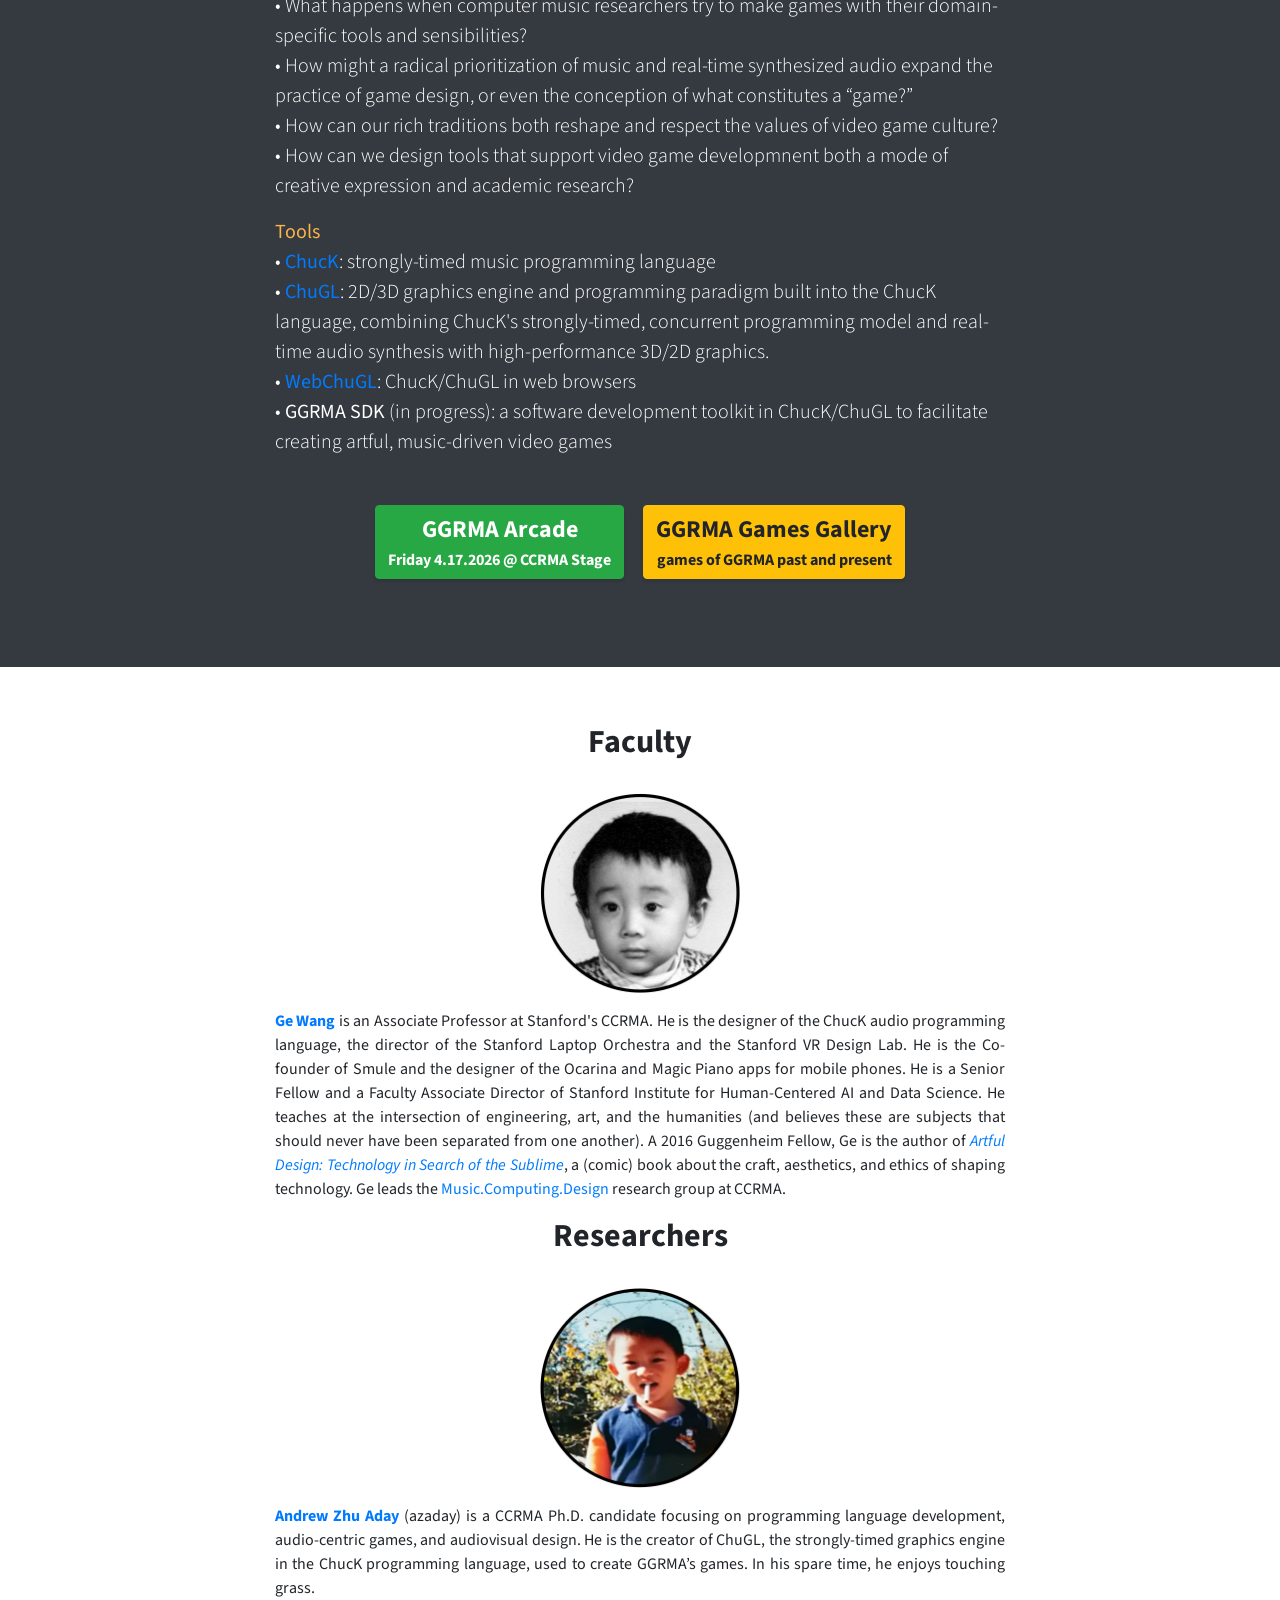
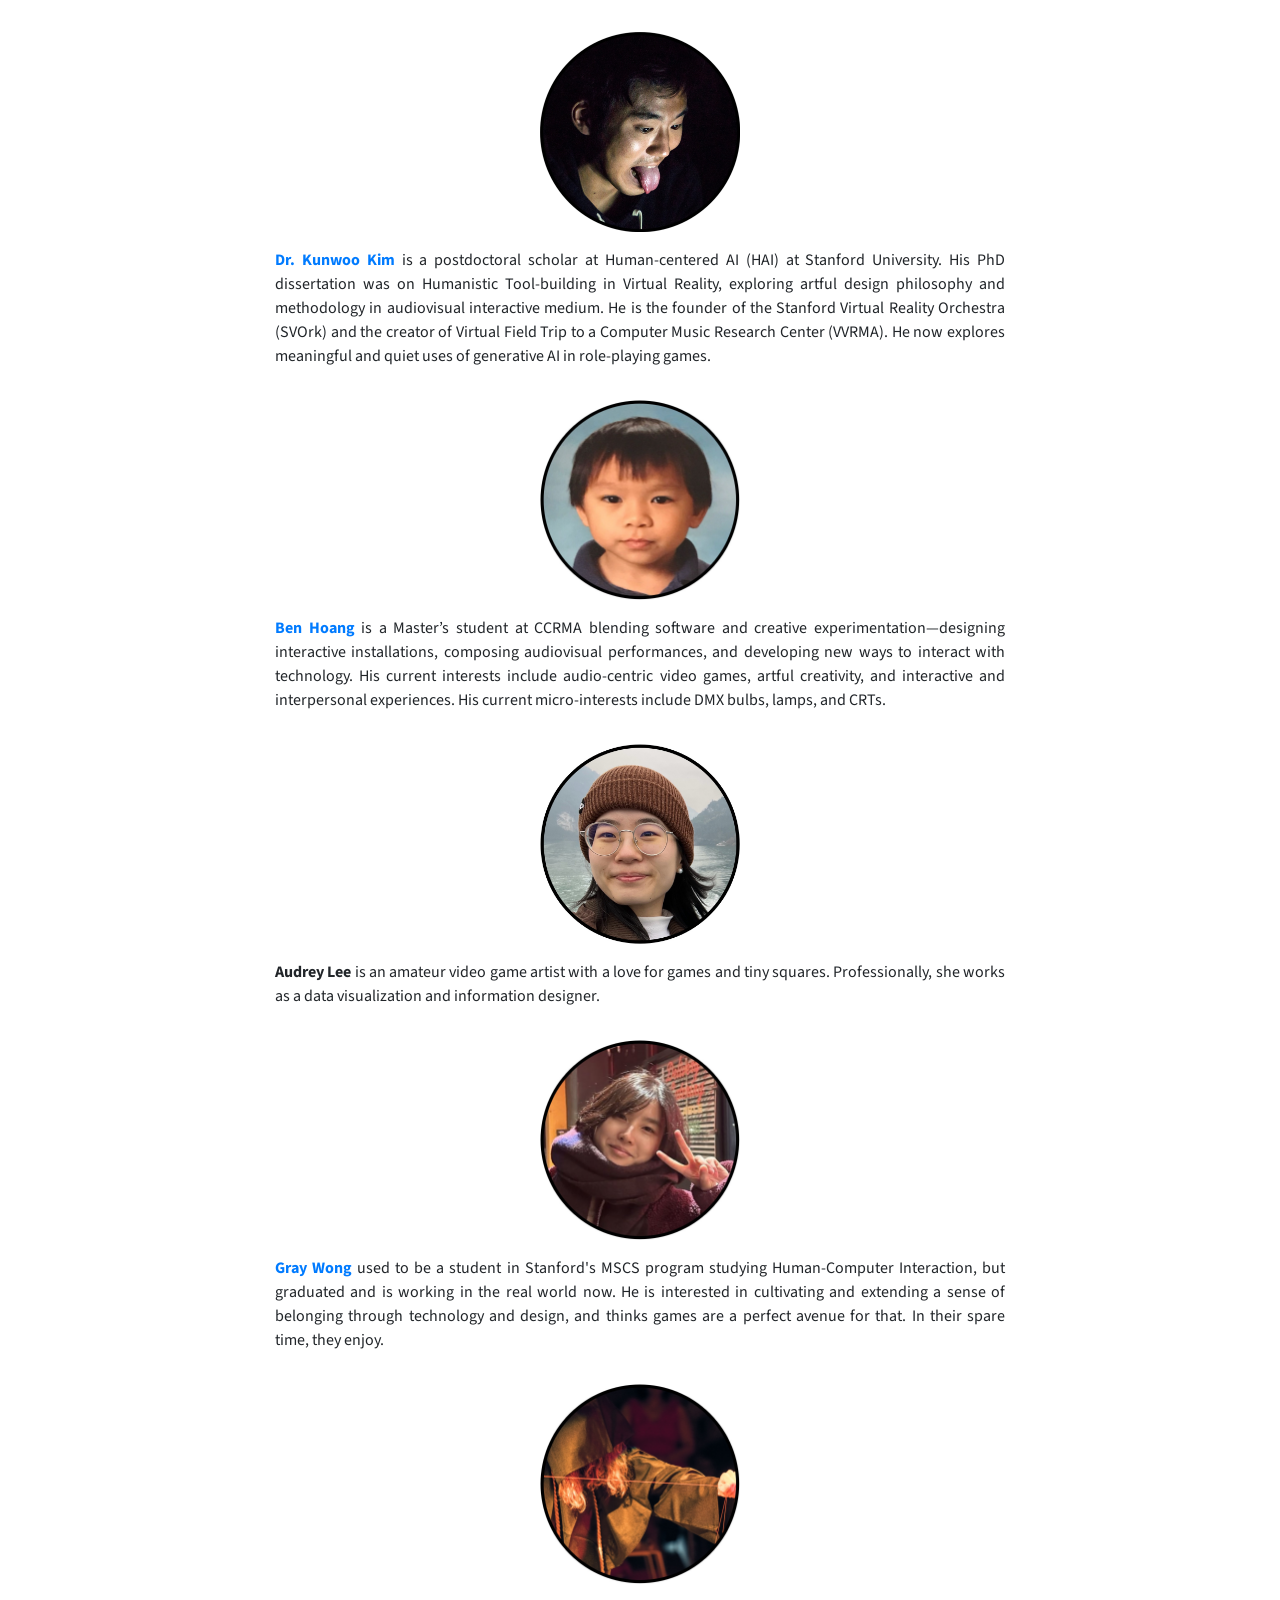
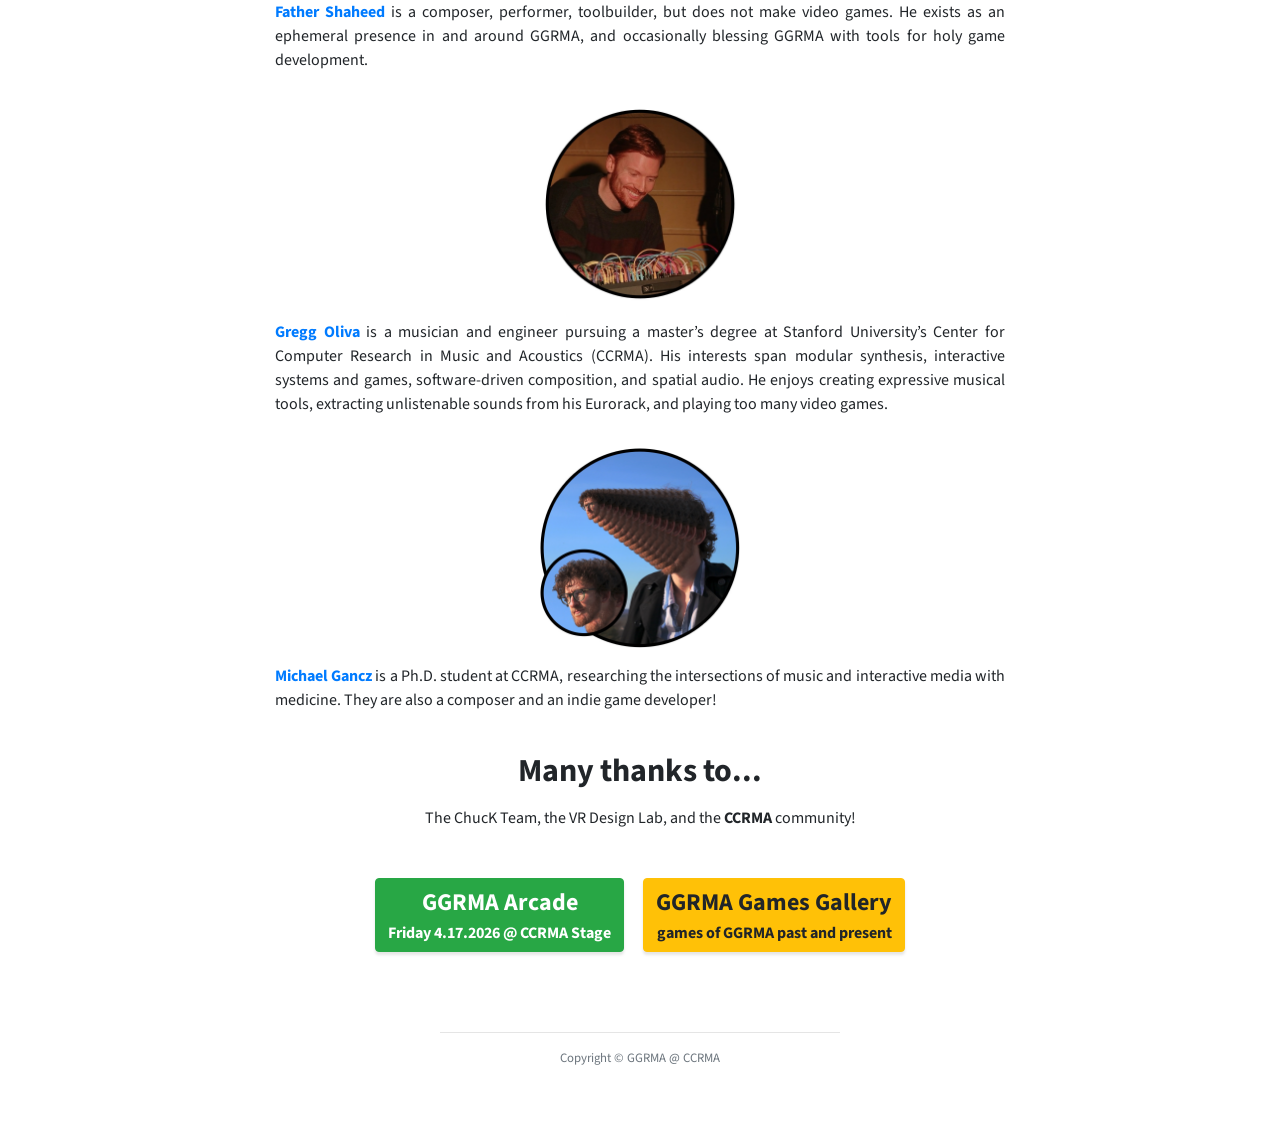
==== commit 9700fe0d: "add #people #about" ====
--- a/index.html
+++ b/index.html
@@ -62,7 +62,10 @@
                 <a class="js-scroll-trigger" href="#page-top">GGRMA</a>
             </li>
             <li class="sidebar-nav-item">
-                <a class="js-scroll-trigger" href="games/">Games</a>
+                <a class="js-scroll-trigger" href="#about">About</a>
+            </li>
+            <li class="sidebar-nav-item">
+                <a class="js-scroll-trigger" href="#people">People</a>
             </li>
             <li class="sidebar-nav-item">
                 <a class="js-scroll-trigger" href="./arcade/">GGRMA Arcade</a>
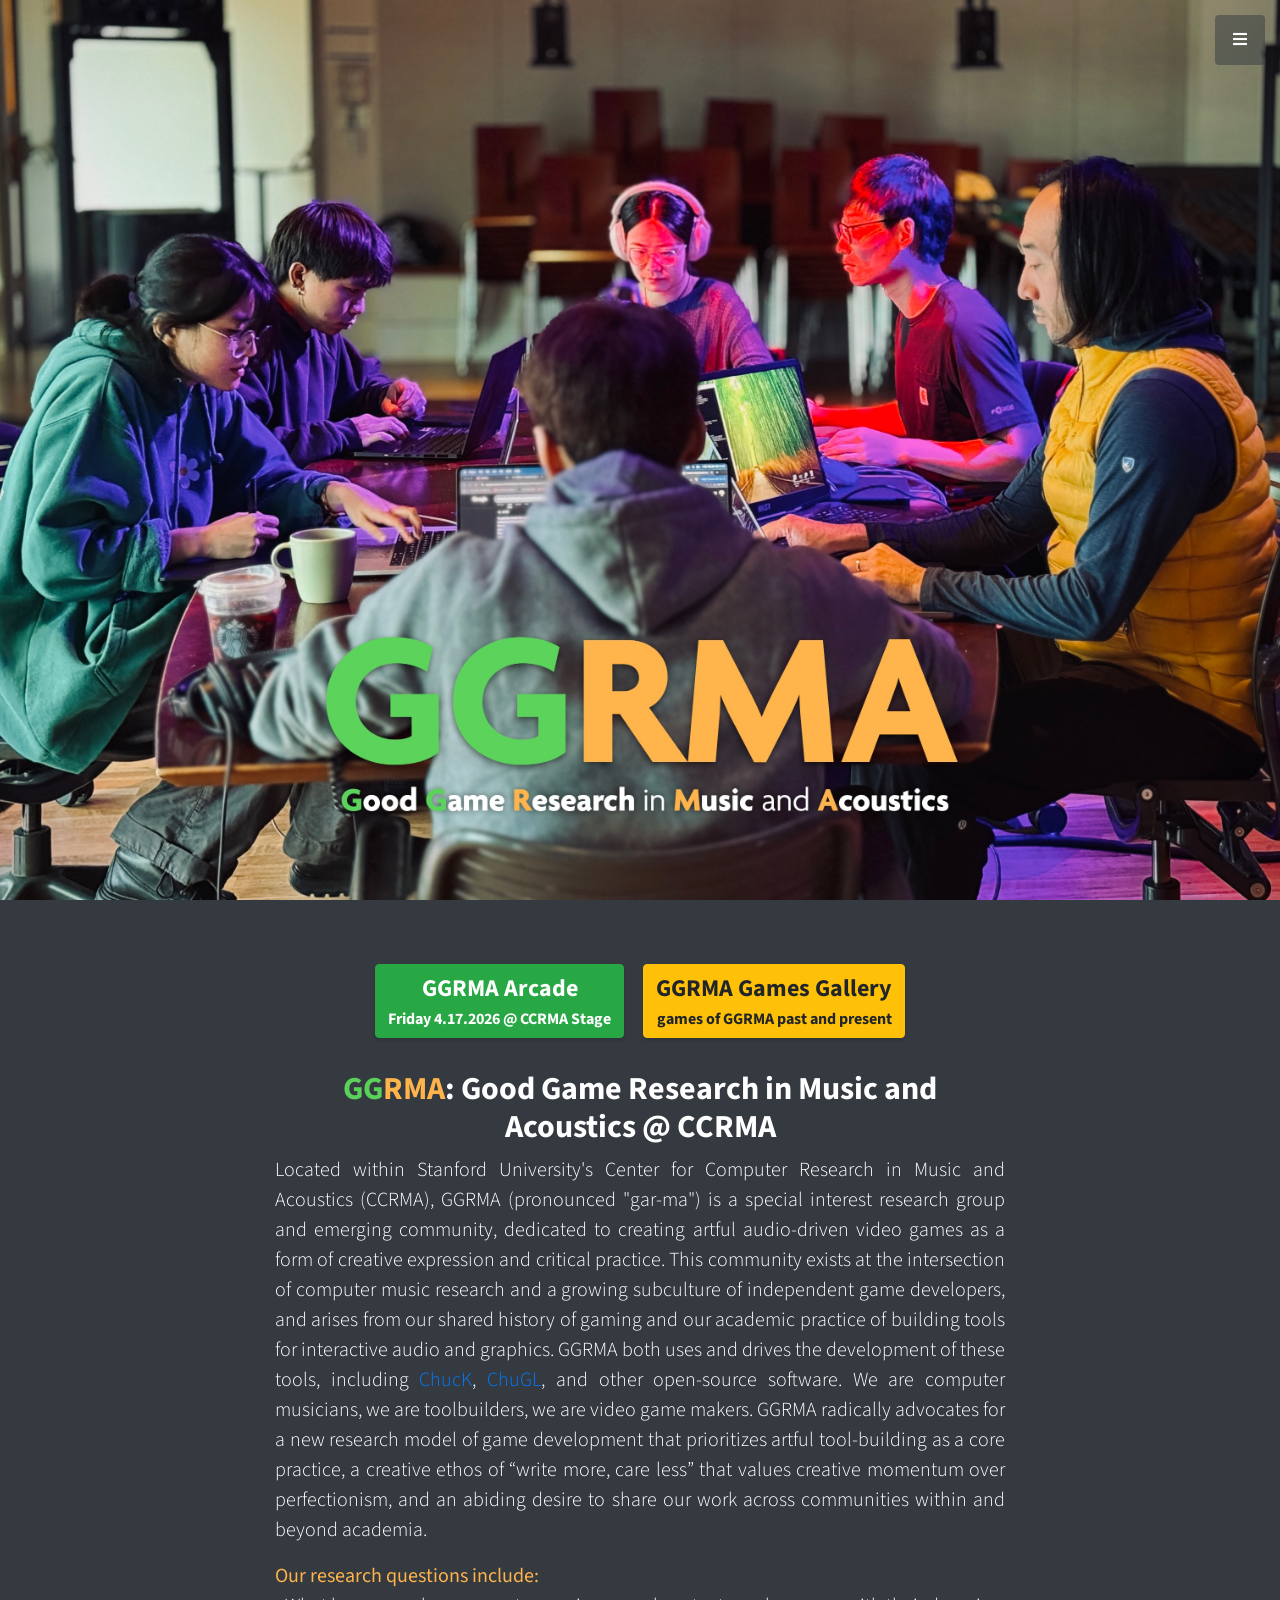
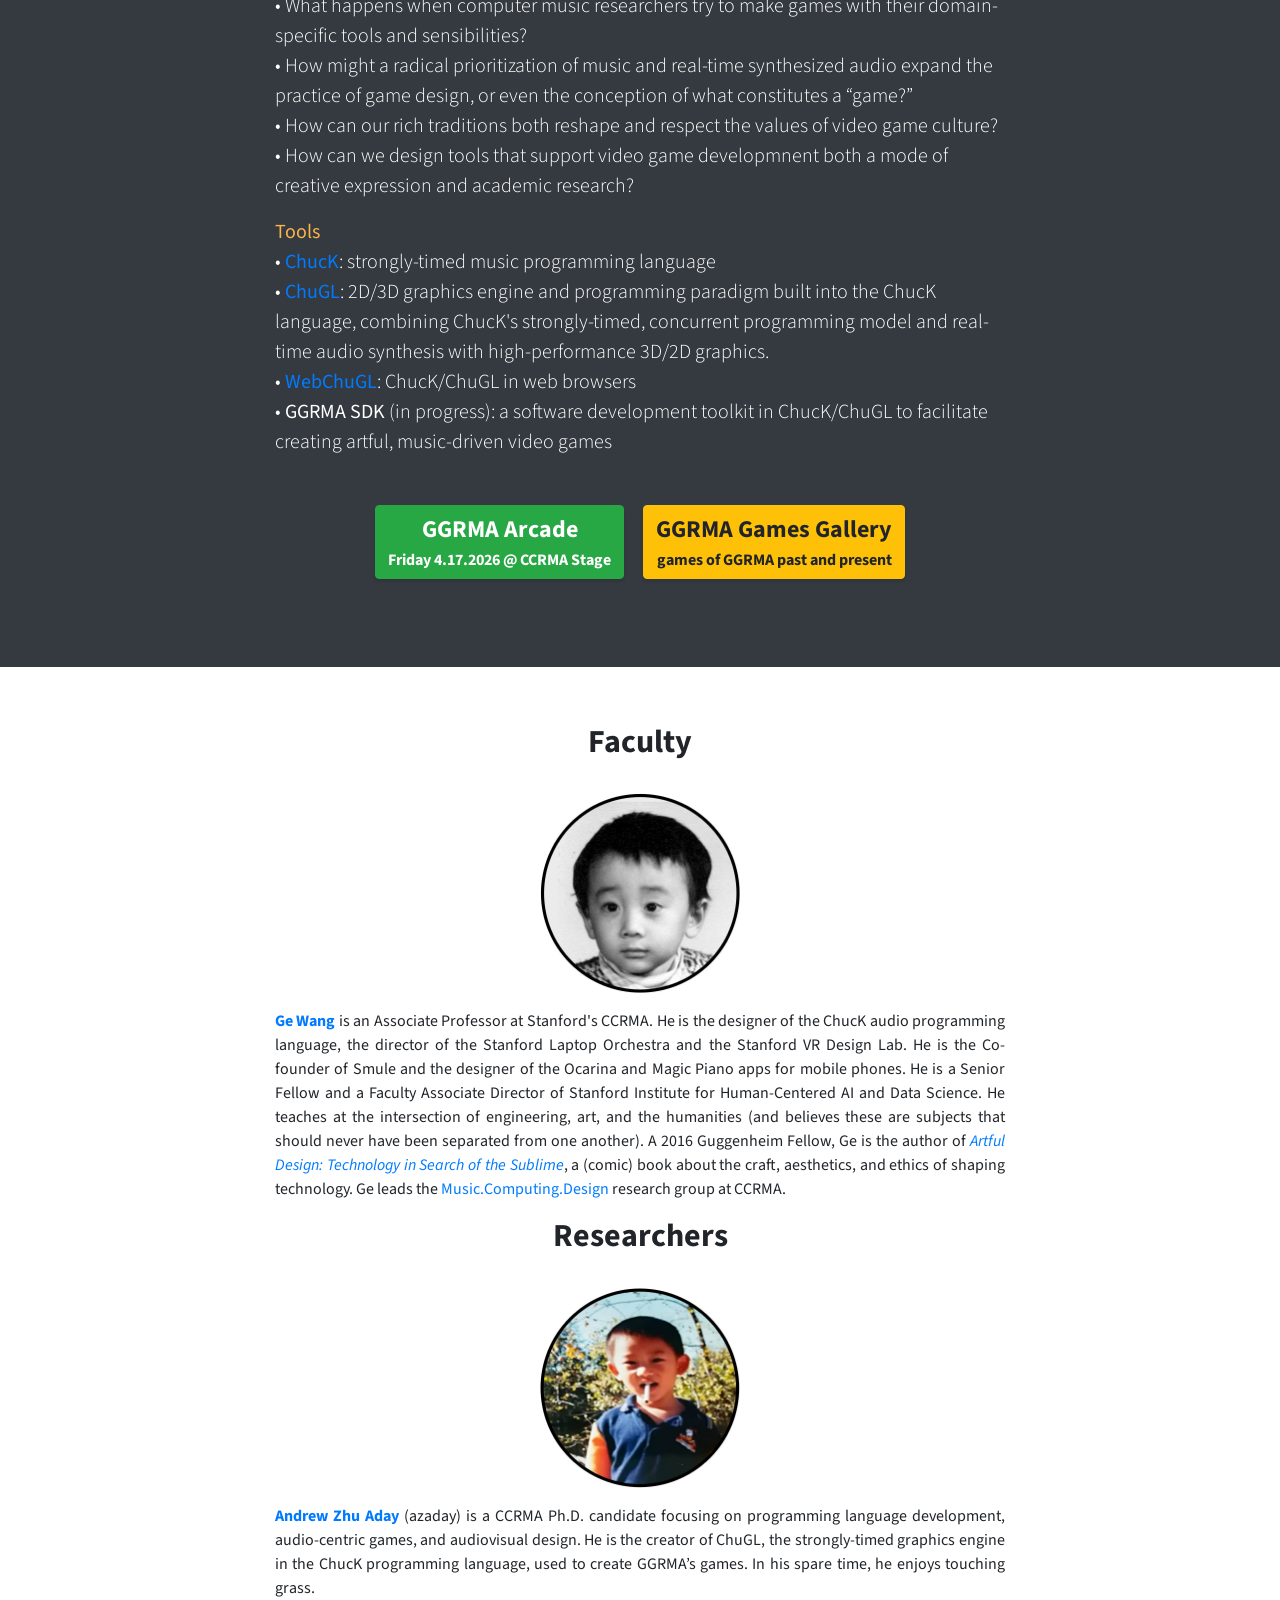
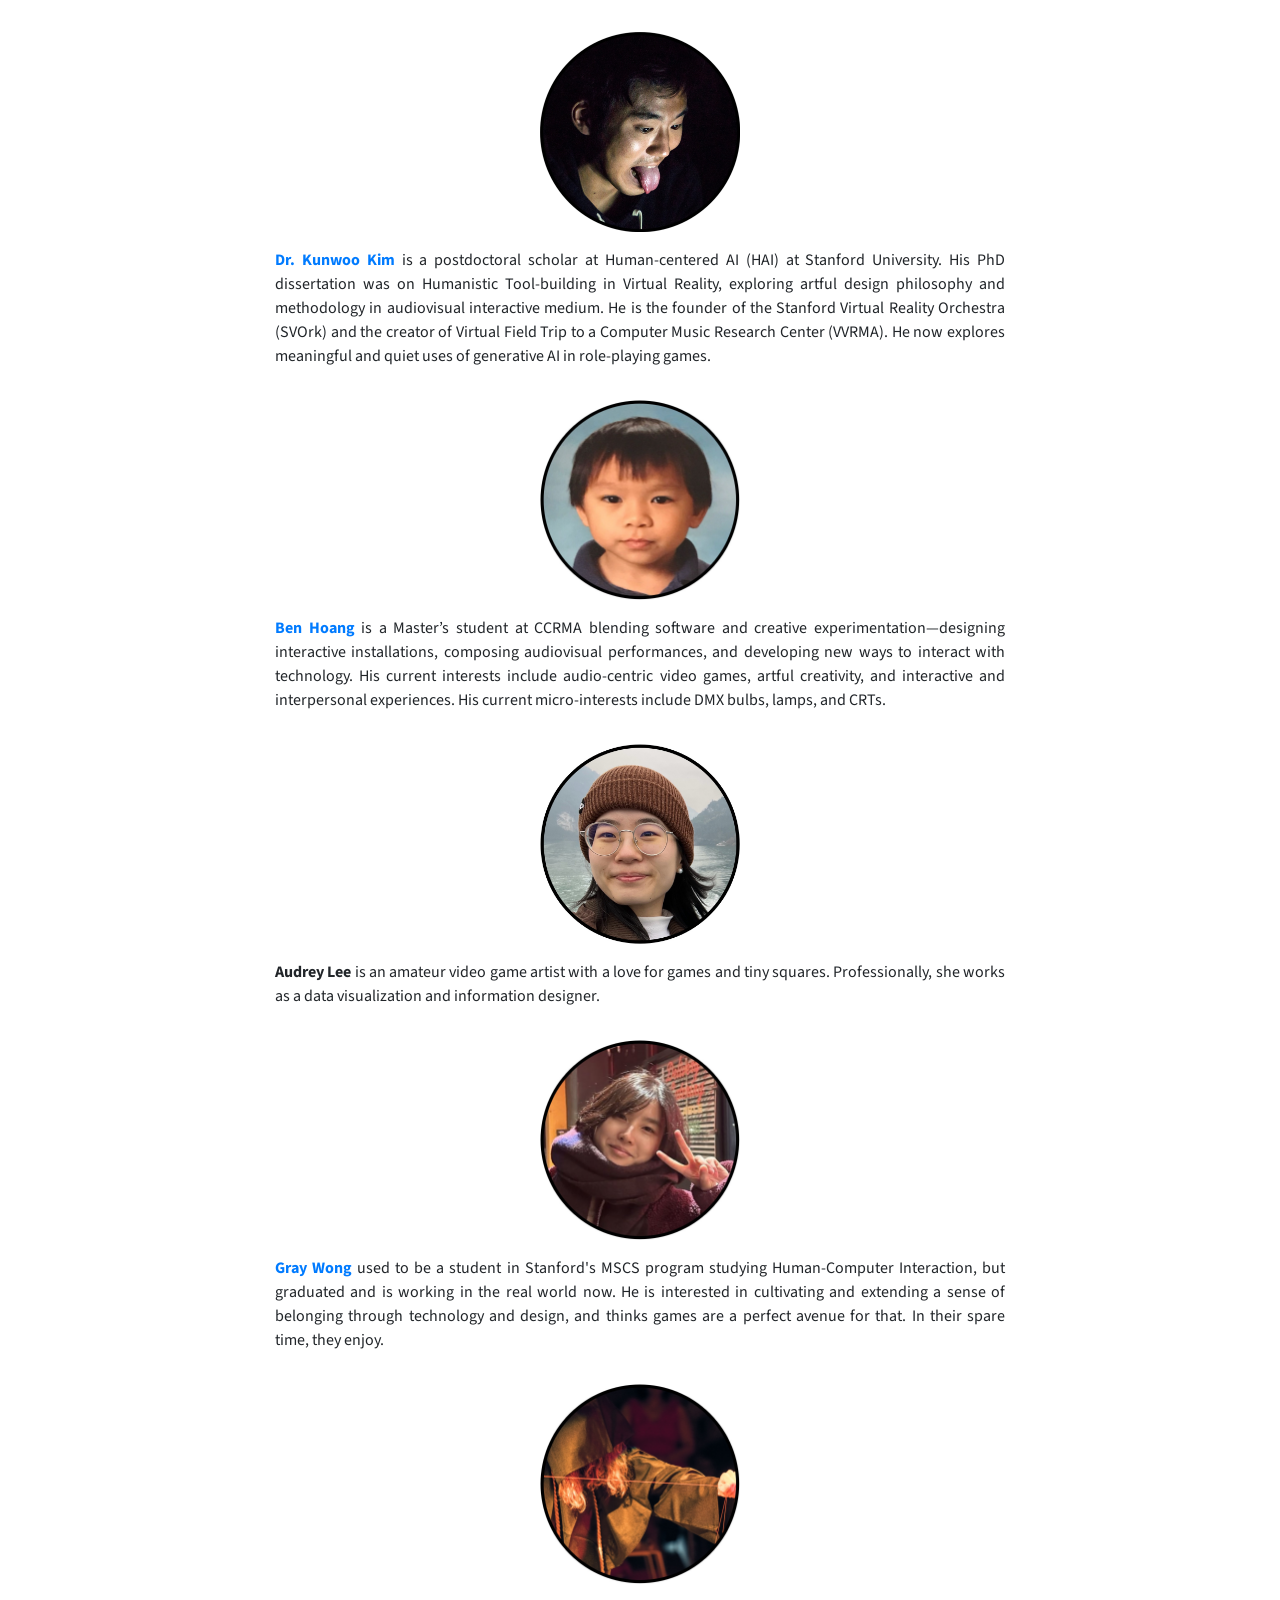
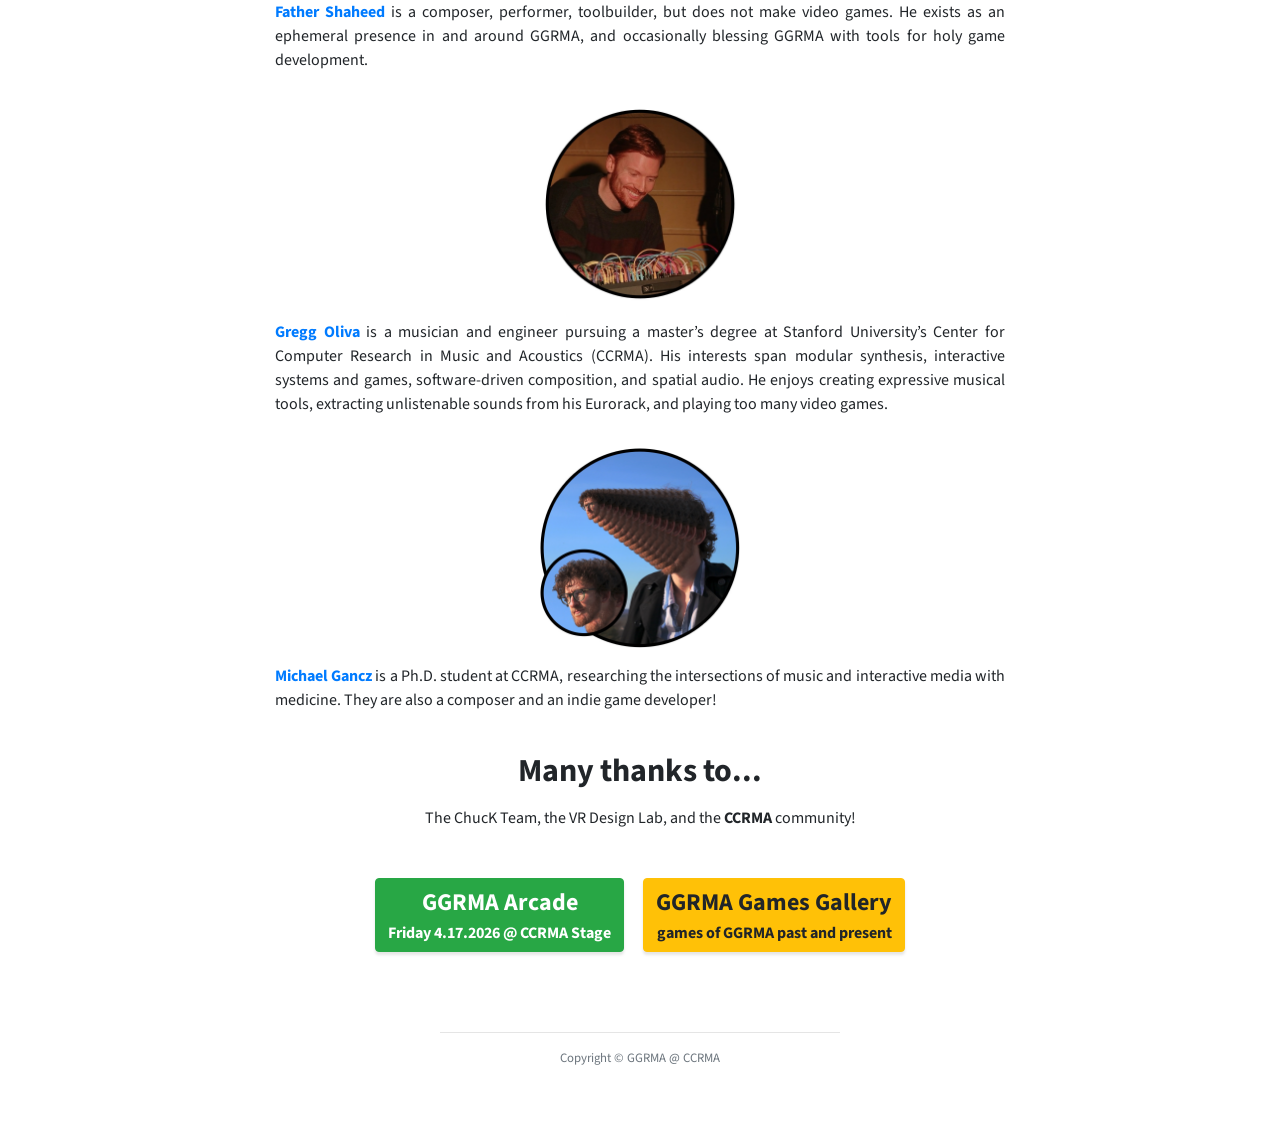
==== commit 377edbf3: "game page" ====
--- a/index.html
+++ b/index.html
@@ -62,10 +62,7 @@
                 <a class="js-scroll-trigger" href="#page-top">GGRMA</a>
             </li>
             <li class="sidebar-nav-item">
-                <a class="js-scroll-trigger" href="#about">About</a>
-            </li>
-            <li class="sidebar-nav-item">
-                <a class="js-scroll-trigger" href="#people">People</a>
+                <a class="js-scroll-trigger" href="games/">Games</a>
             </li>
             <li class="sidebar-nav-item">
                 <a class="js-scroll-trigger" href="./arcade/">GGRMA Arcade</a>
@@ -78,13 +75,7 @@
 
     <!-- Header -->
     <header class="masthead d-flex">
-        <div class="container text-center my-auto">
-            <!--<h1 class="mb-1">title</h1>
-        <h3 class="mb-5">
-          <em>subtitle</em>
-        </h3>-->
-            <!--<a class="btn btn-primary btn-xl js-scroll-trigger" href="#about">Find Out More</a>-->
-        </div>
+        <div class="container text-center my-auto"></div>
         <div class="overlay"></div>
     </header>
 
@@ -96,7 +87,7 @@
                     <a class="btn btn-success btn-large" href="./arcade/">
                         <font size="5">GGRMA Arcade</font></b><br>
                         <font size="3">Friday 4.17.2026 @ CCRMA Stage</font>
-                    </a> &nbsp;
+                    </a>
                     <a class="btn btn-warning btn-large" href="./games/">
                         <font size="5">GGRMA Games Gallery</font></b><br>
                         <font size="3">games of GGRMA past and present</font>
--- a/css/stylish-portfolio.css
+++ b/css/stylish-portfolio.css
@@ -102,6 +102,21 @@
   background-size: cover;
 }
 
+.masthead-eggscavate {
+  position: relative;
+  display: table;
+  width: 100%;
+  height: 100vh;
+  padding-top: 8rem;
+  padding-bottom: 8rem;
+  background: -webkit-gradient(linear, left top, right top, from(rgba(255, 255, 255, 0.1)), to(rgba(255, 255, 255, 0.1))), url("../images/ggrma-1.jpg");
+  background: linear-gradient(90deg, rgba(255, 255, 255, 0.0) 0%, rgba(255, 255, 255, 0.0) 100%), url("../images/games/eggscavate.png");
+  /*background-position: center center;*/
+  background-position: center bottom;
+  background-repeat: no-repeat;
+  background-size: cover;
+}
+
 .masthead h1 {
   font-size: 4rem;
   margin: 0;
--- a/css/main.css
+++ b/css/main.css
@@ -2,16 +2,37 @@
     text-align: center;
 }
 
-.btn-success {
+.game-links {
+    display: flex;
+    flex-direction: row;
+    gap: 1em;
+    margin: 1em 0;
+}
+
+.game-section {
+    padding-top: 3.5rem;
+    padding-bottom: 3.5rem;
+    min-height: 100%;
+}
+
+.game-section .game-button {
+    margin: 0.5em 0;
+}
+
+.content-section .btn-success {
     margin: 0.5em;
 }
 
-.btn-warning {
+.content-section .btn-warning {
     margin: 0.5em;
 }
 
 .img-headshot {
     margin: 1em;
+}
+
+.game-header-image {
+    width: 100%;
 }
 
 .header-image {
@@ -28,6 +49,13 @@
 
 .games-page-header {
     color: white;
+    text-align: left;
+    margin: 1em 0;
+}
+
+.games-page-description {
+    color: white;
+    text-align: left;
 }
 
 .game-div {
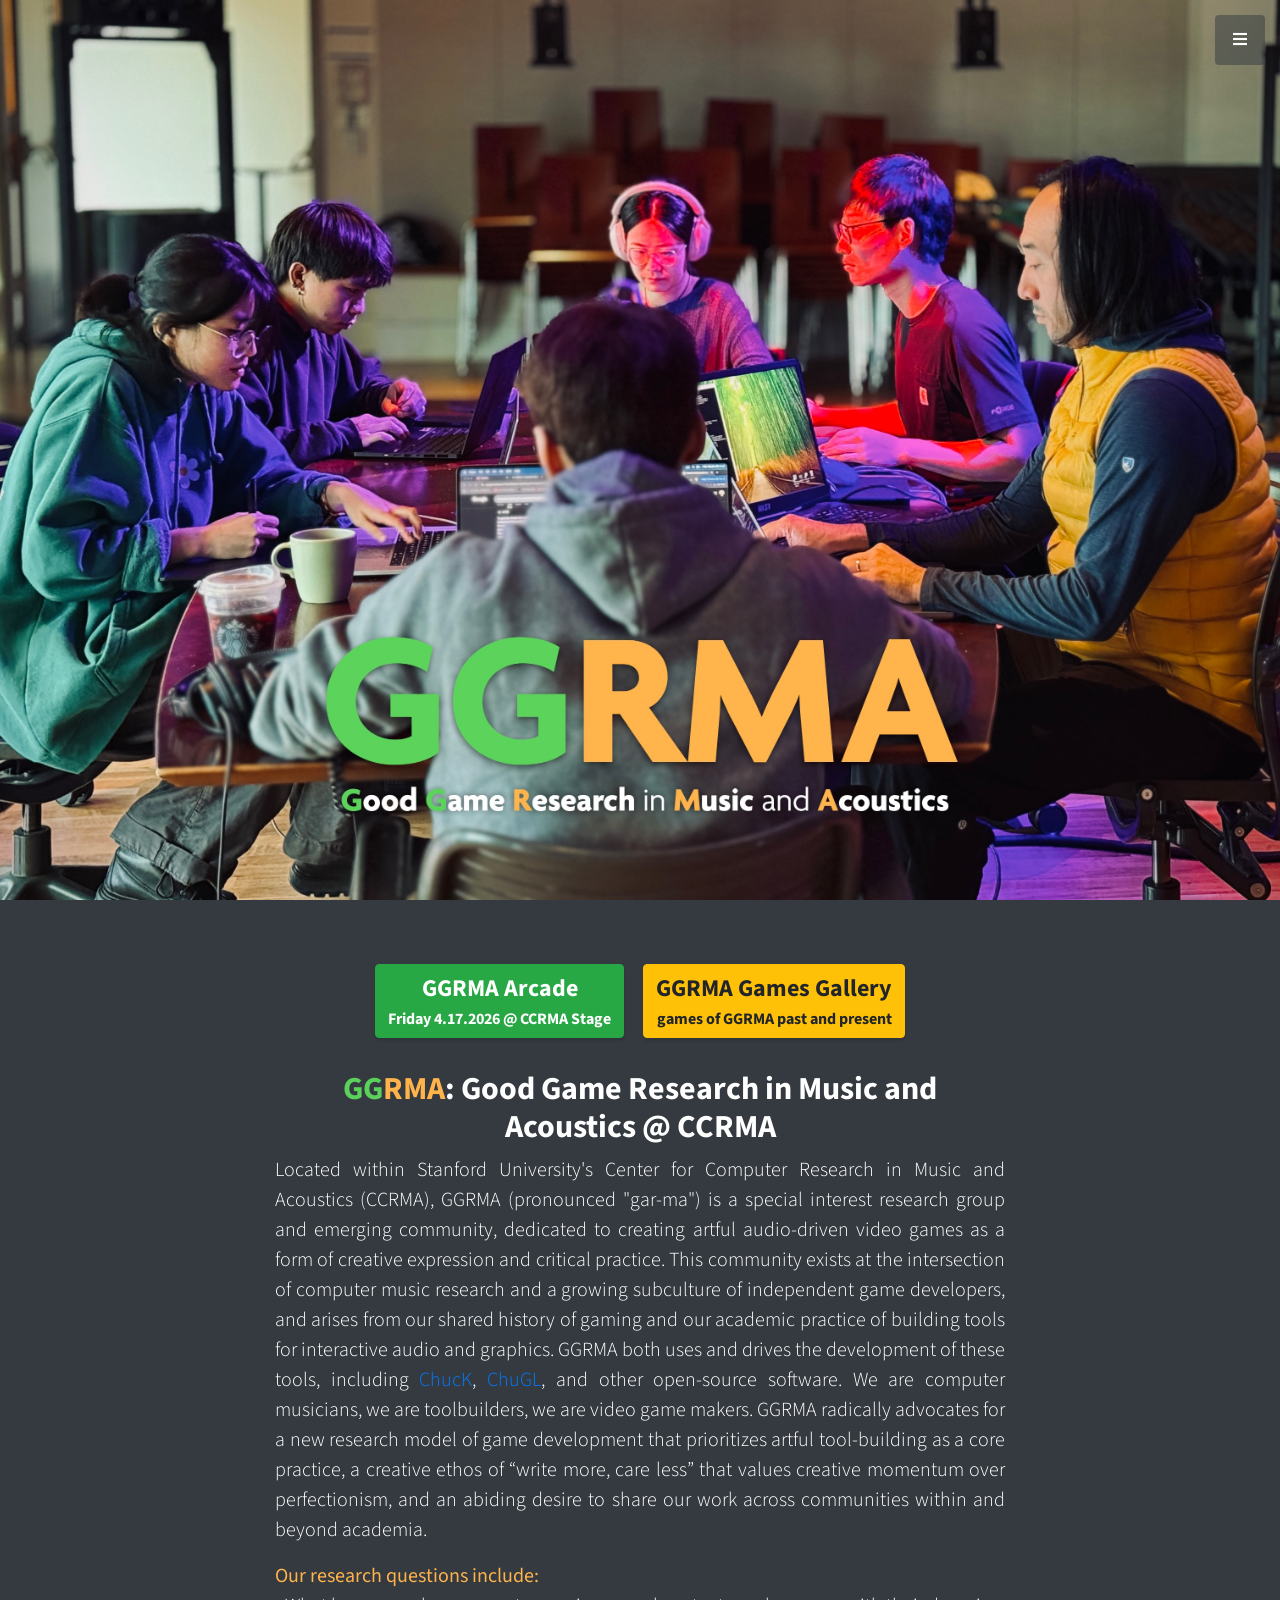
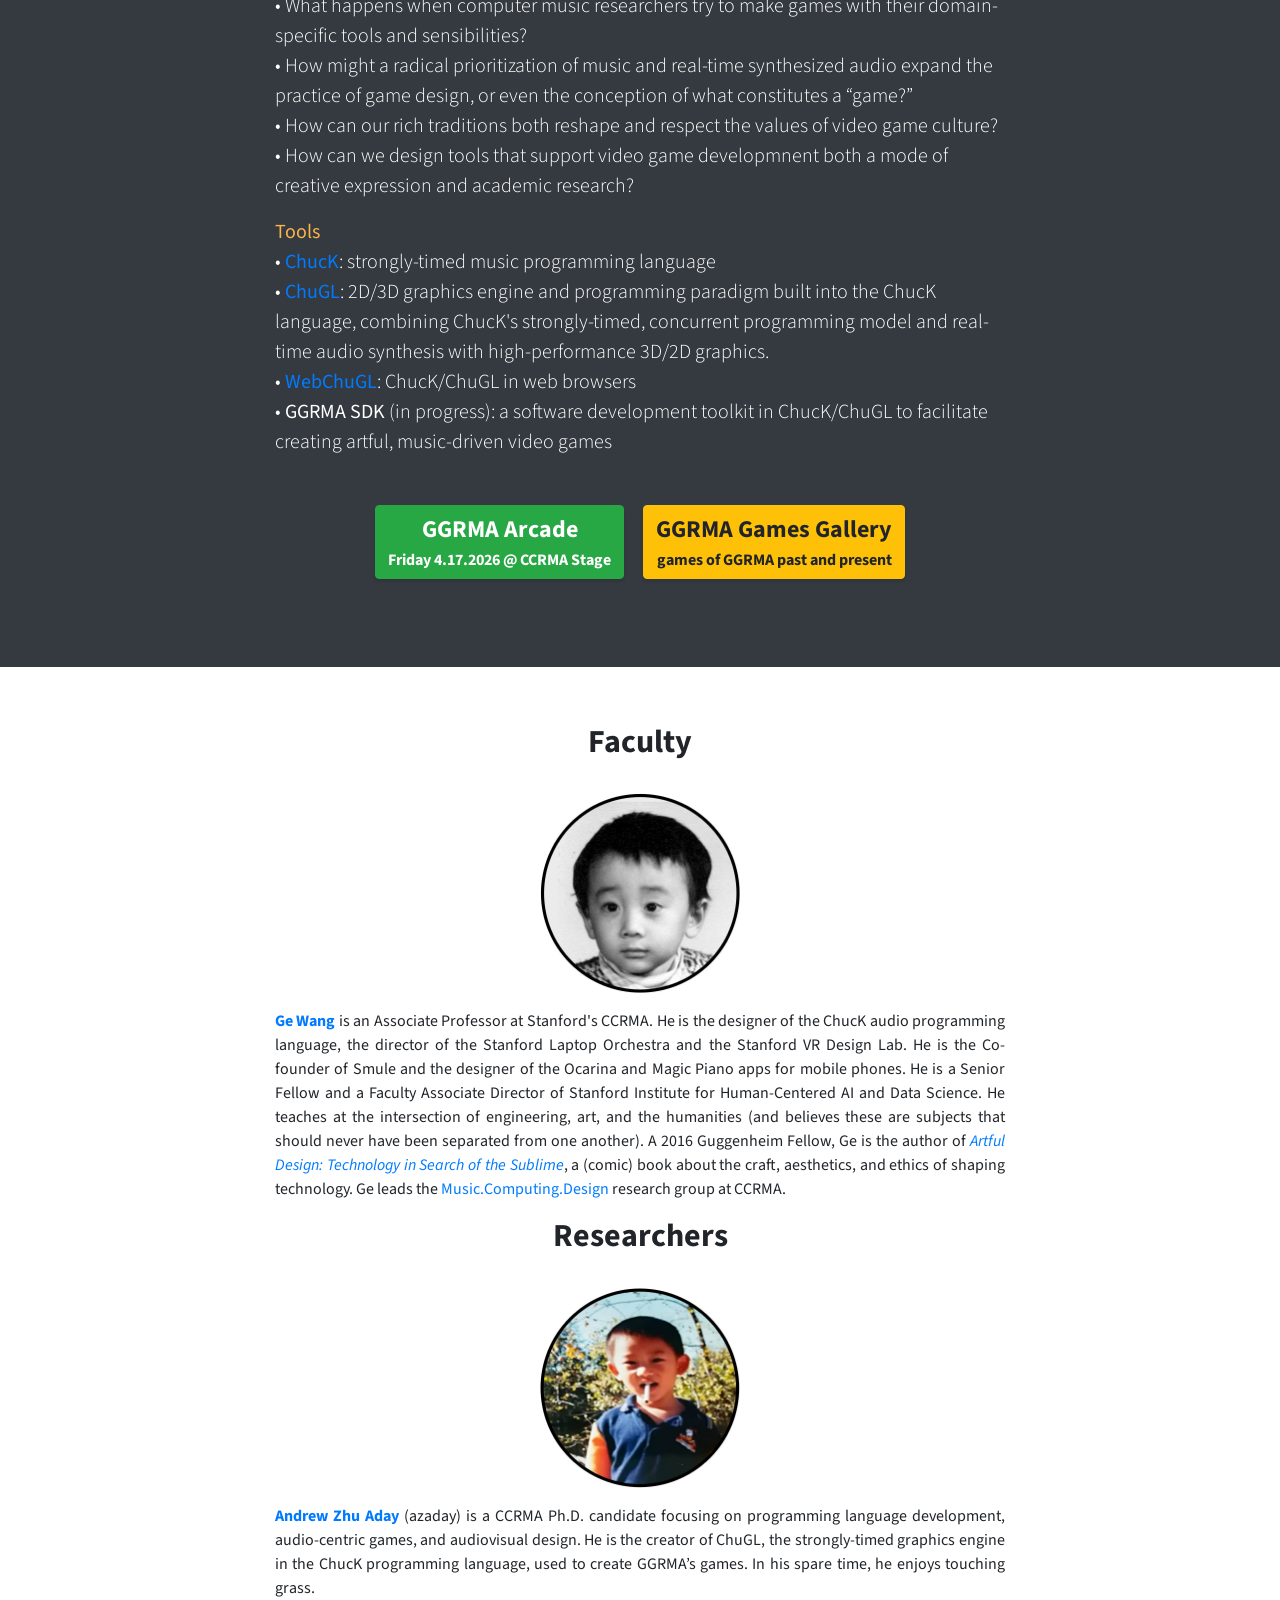
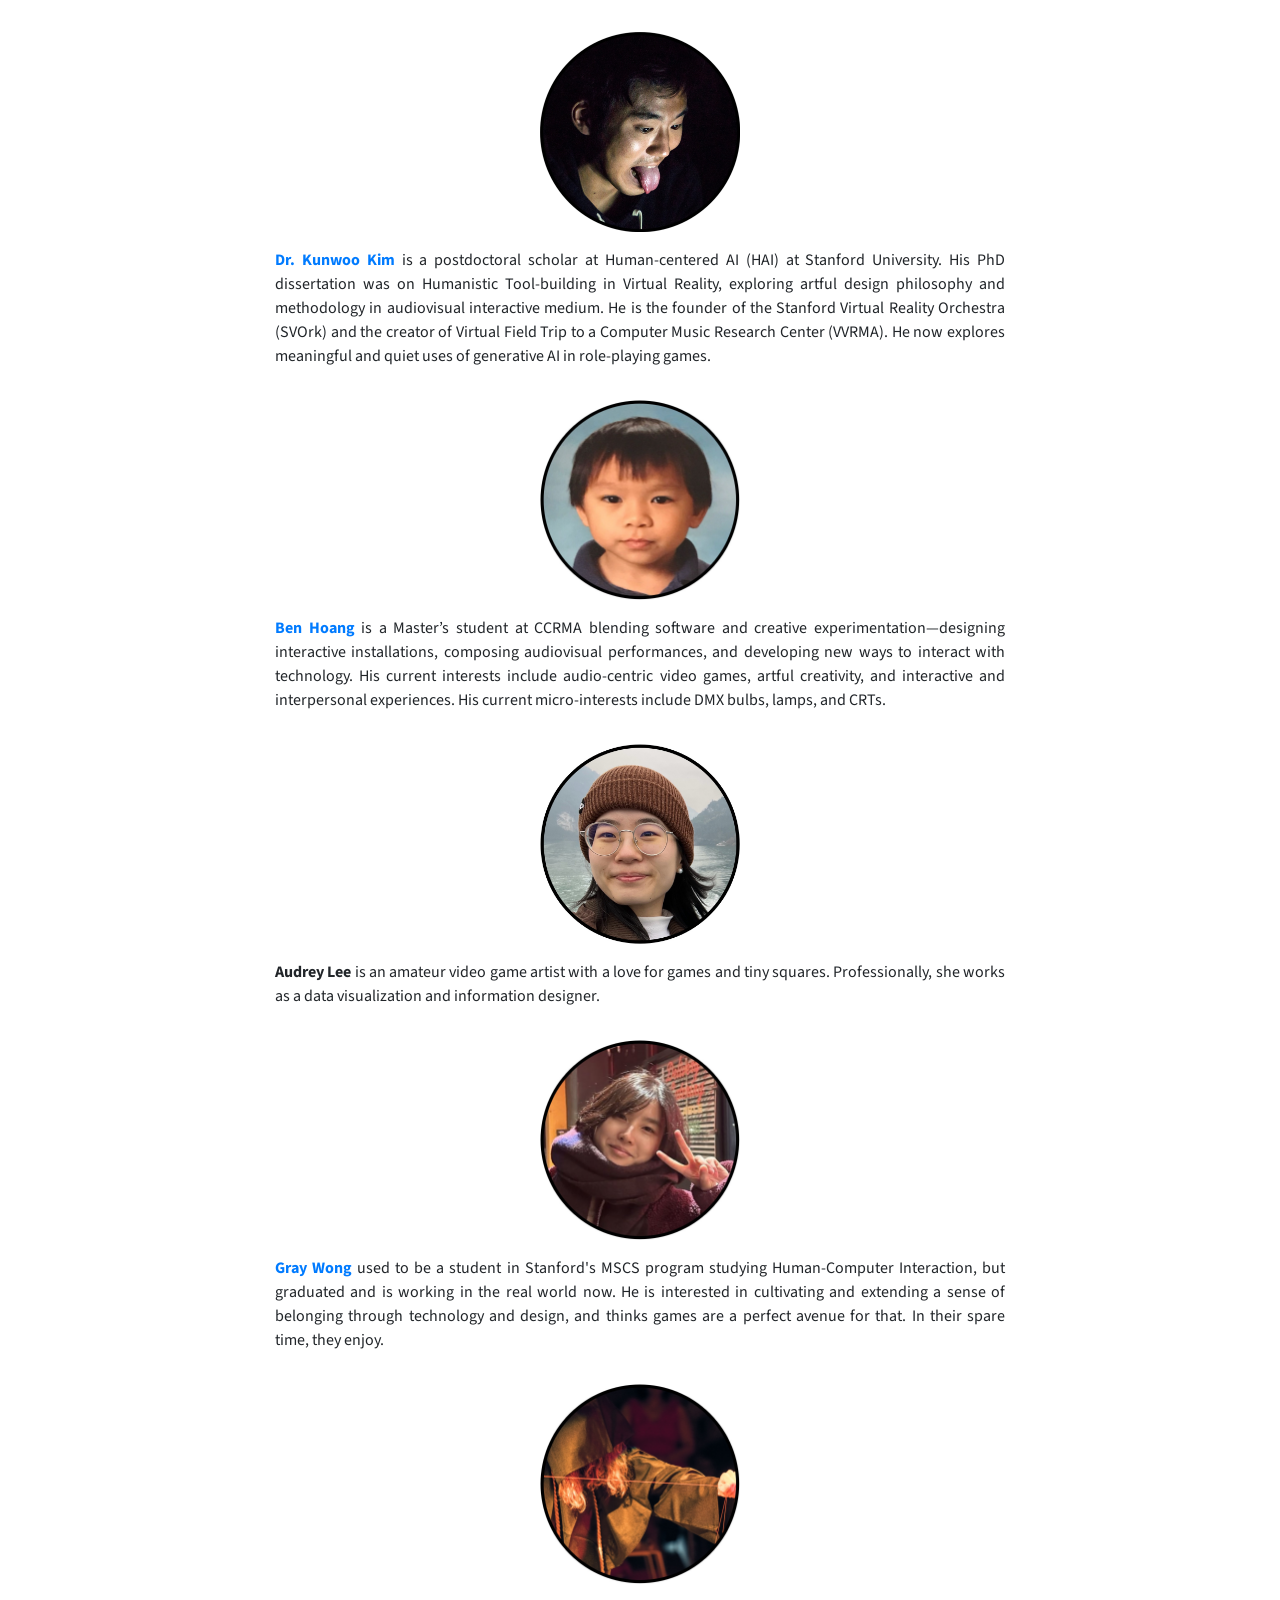
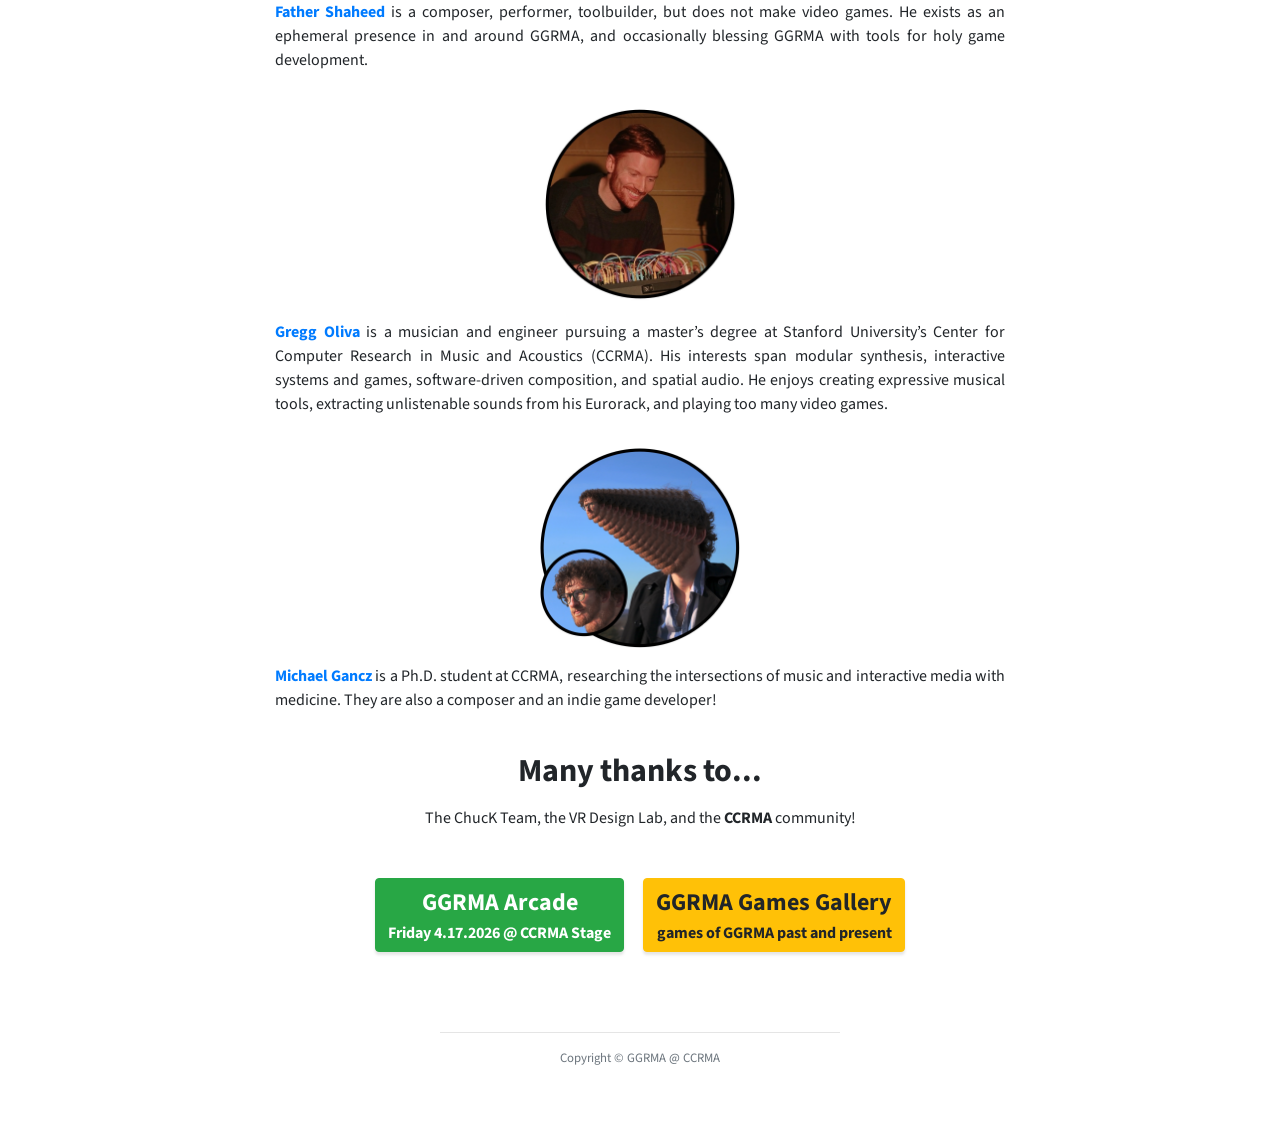
==== commit f1bf418d: "Merge branch 'main' of https://github.com/ccrma/ggrma-website" ====
--- a/index.html
+++ b/index.html
@@ -62,7 +62,10 @@
                 <a class="js-scroll-trigger" href="#page-top">GGRMA</a>
             </li>
             <li class="sidebar-nav-item">
-                <a class="js-scroll-trigger" href="games/">Games</a>
+                <a class="js-scroll-trigger" href="#about">About</a>
+            </li>
+            <li class="sidebar-nav-item">
+                <a class="js-scroll-trigger" href="#people">People</a>
             </li>
             <li class="sidebar-nav-item">
                 <a class="js-scroll-trigger" href="./arcade/">GGRMA Arcade</a>
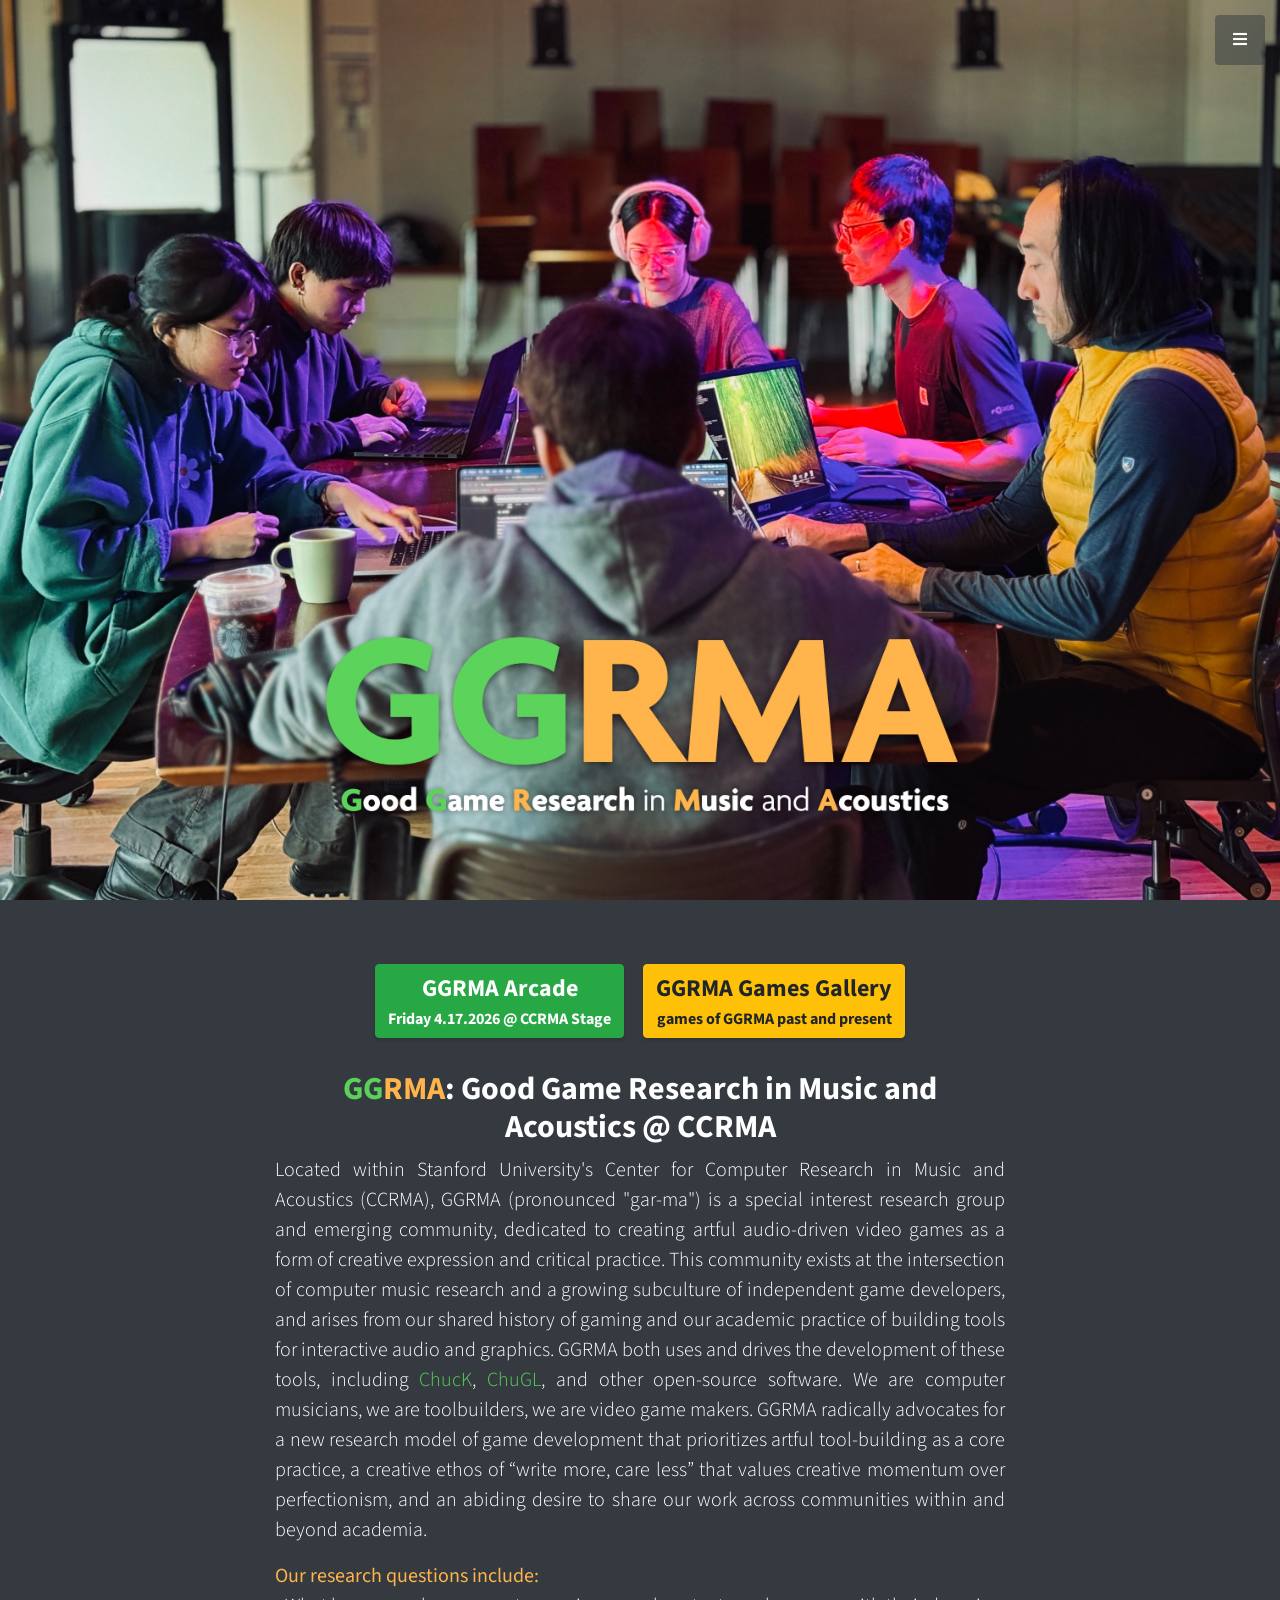
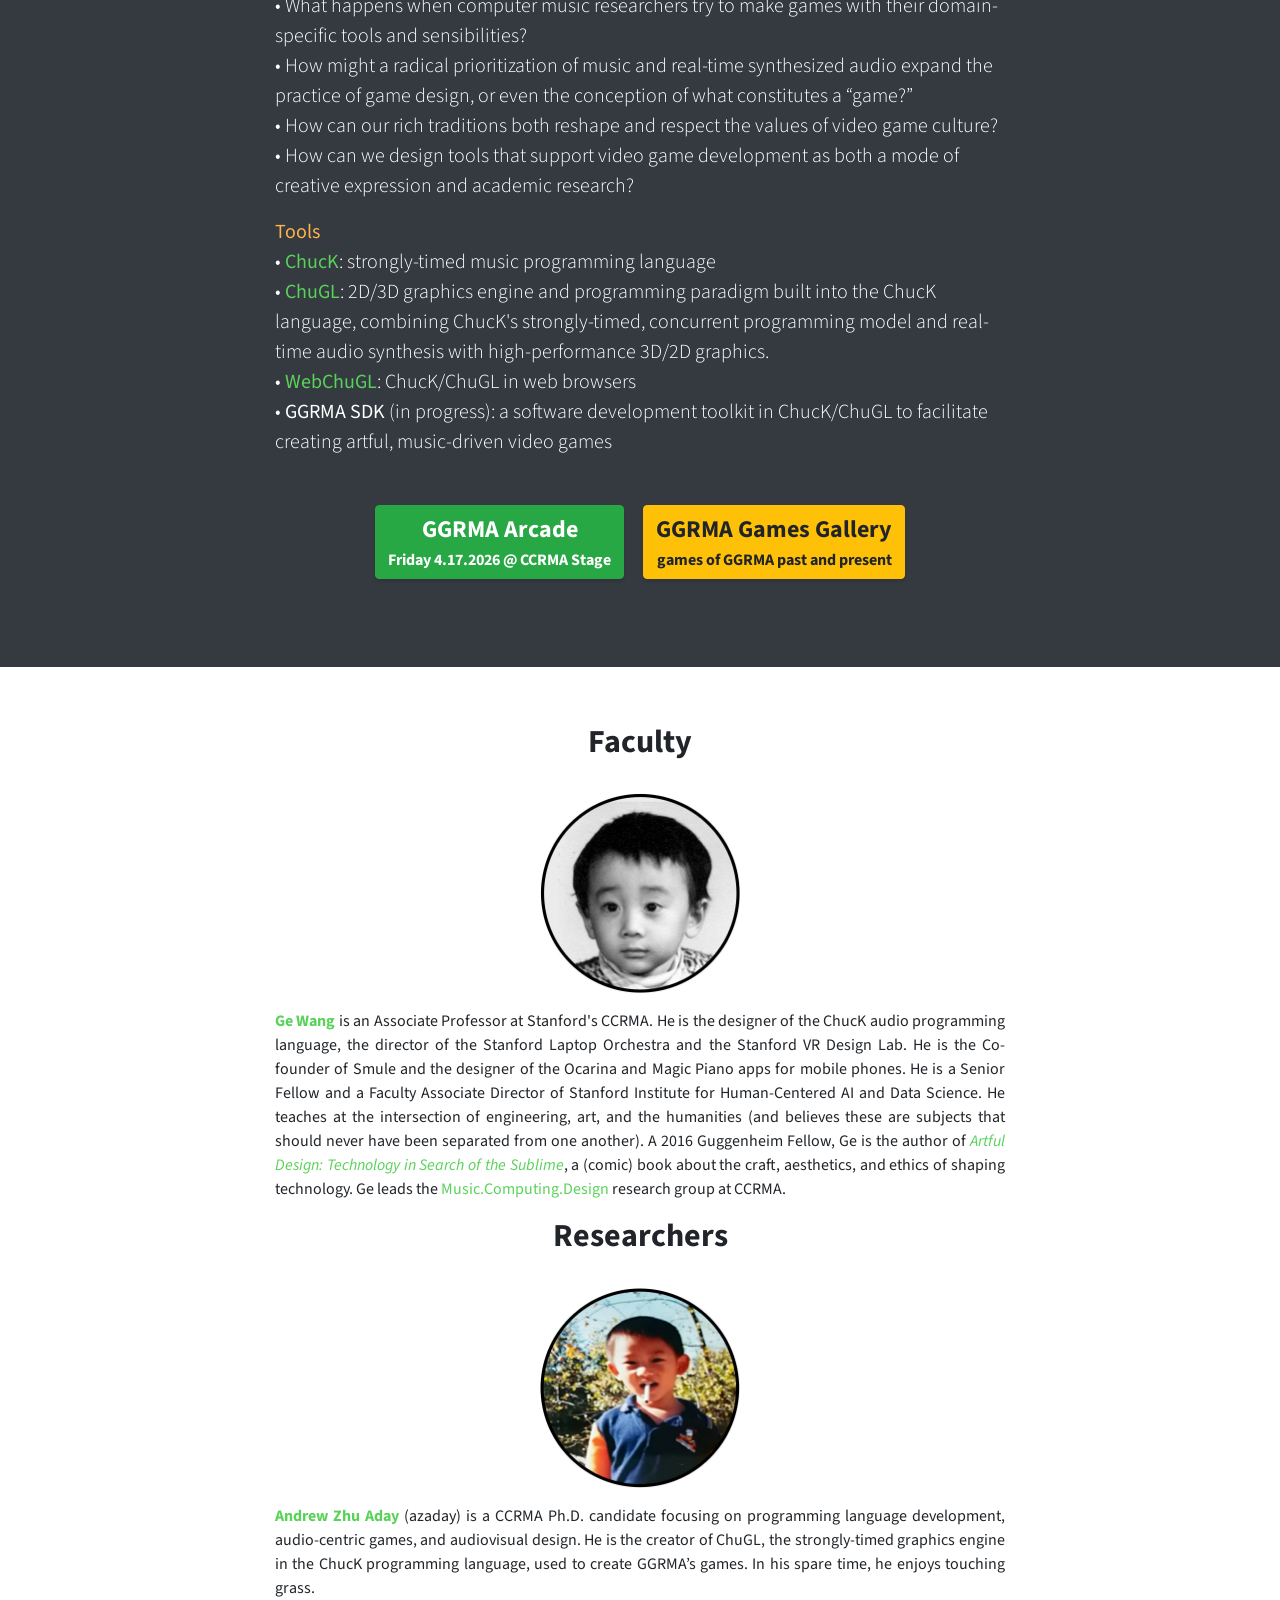
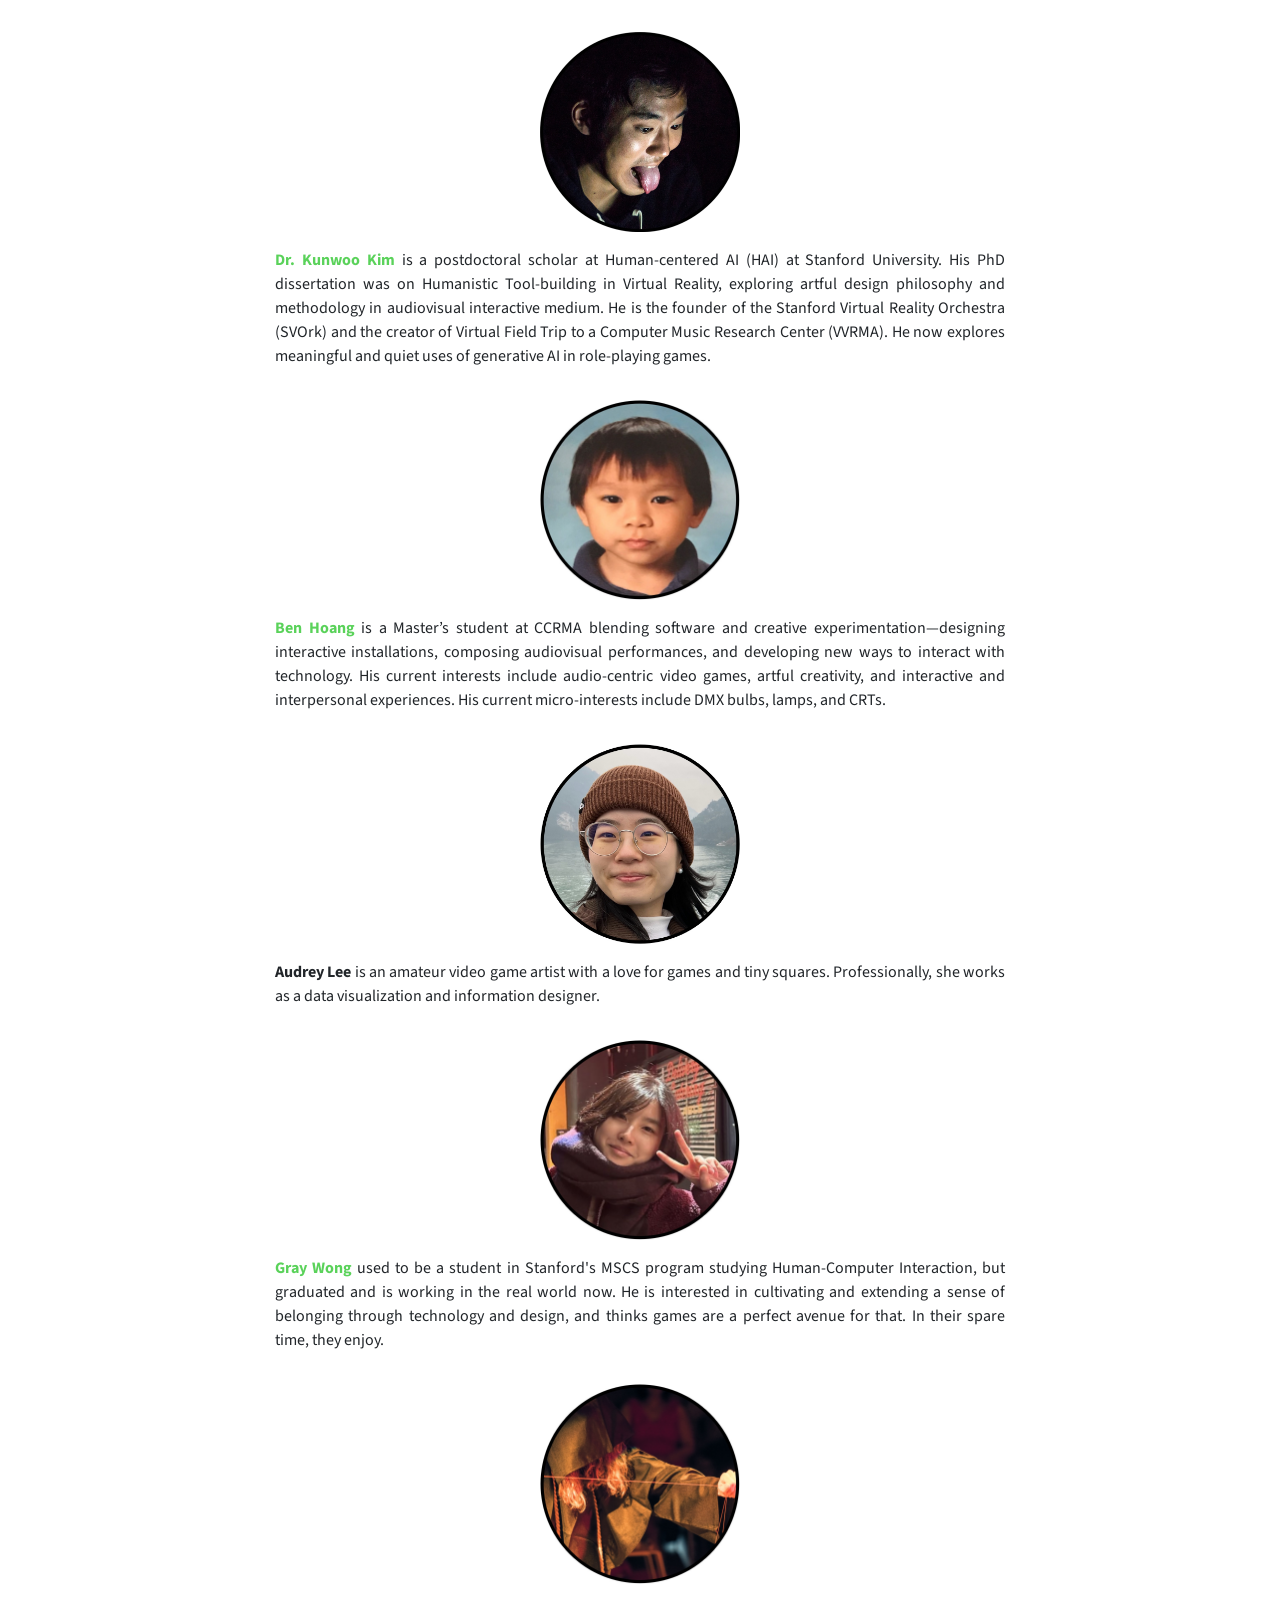
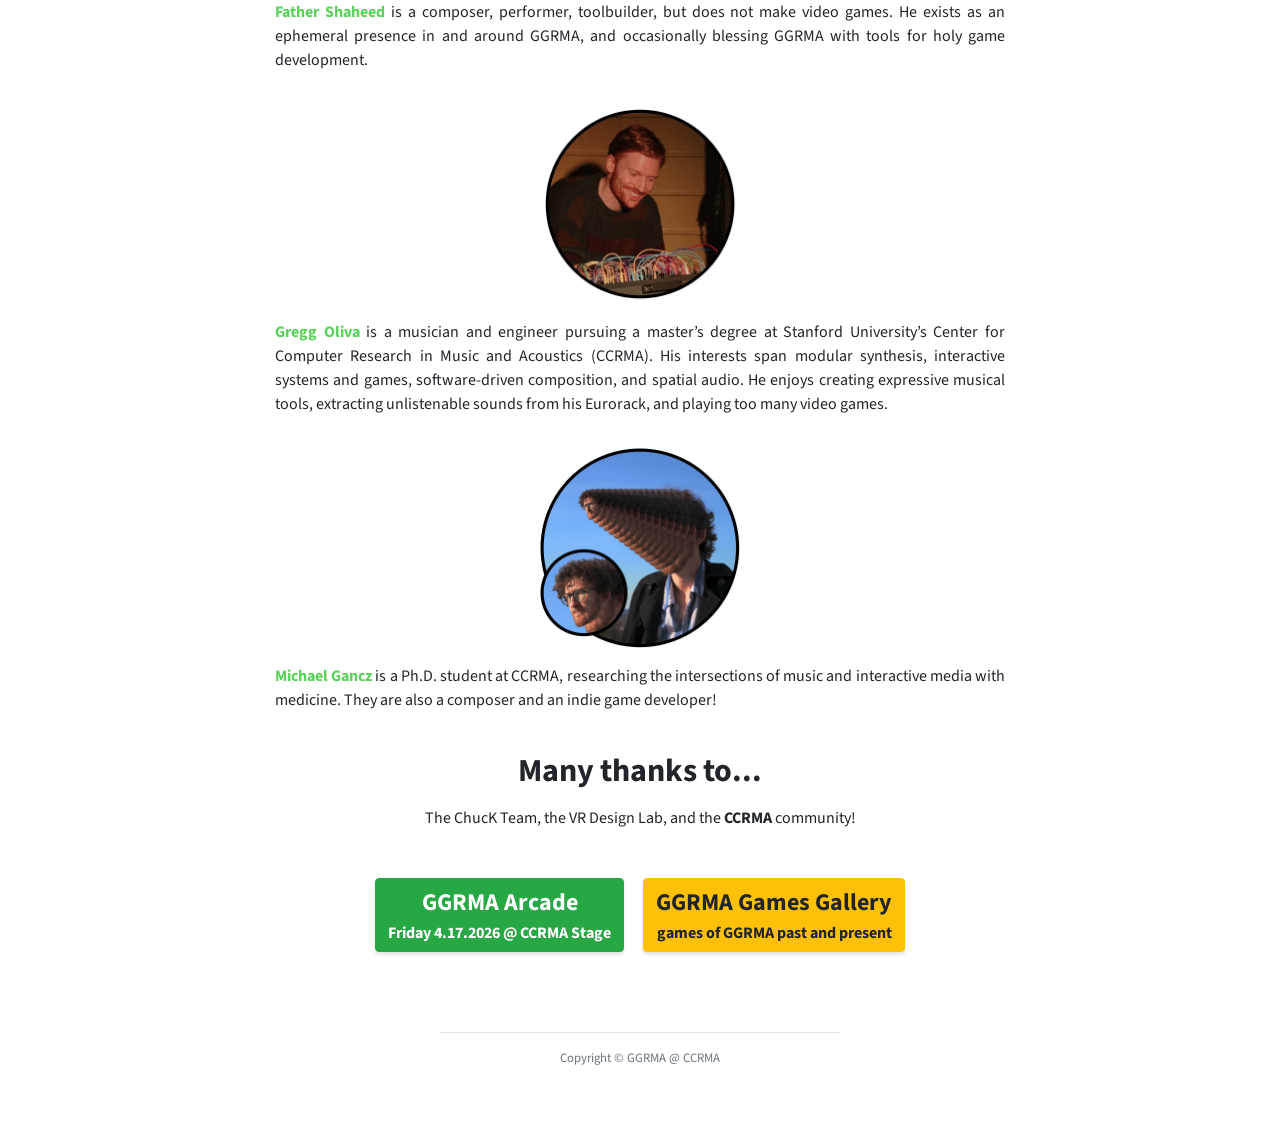
==== commit d9c00bf1: "a" ====
--- a/index.html
+++ b/index.html
@@ -130,7 +130,7 @@
                             the practice of game design, or even the conception of what constitutes a “game?”
                             <br> • How can our rich traditions both reshape and respect the values of video game
                             culture?
-                            <br> • How can we design tools that support video game developmnent both a mode of creative
+                            <br> • How can we design tools that support video game development as both a mode of creative
                             expression and academic research?
                         </font>
                     </p>
--- a/css/main.css
+++ b/css/main.css
@@ -1,3 +1,12 @@
+a {
+    color: #5AD25A;
+}
+
+a:hover {
+    color: #FFB44B;
+    text-decoration: none;
+}
+
 .content-section {
     text-align: center;
 }
@@ -9,7 +18,7 @@
     margin: 1em 0;
 }
 
-.game-section {
+.game-section, .arcade-section {
     padding-top: 3.5rem;
     padding-bottom: 3.5rem;
     min-height: 100%;
@@ -49,6 +58,12 @@
 
 .games-page-header {
     color: white;
+    text-align: center;
+    margin: 1em 0;
+}
+
+.game-page-header {
+    color: white;
     text-align: left;
     margin: 1em 0;
 }
@@ -84,12 +99,4 @@
 .game-image {
     width: 50%;
     margin: 0.5em 0;
-}
-
-.game-link {
-    color: #FFB44B;
-}
-
-.game-link:hover {
-    color: #5AD25A;
 }
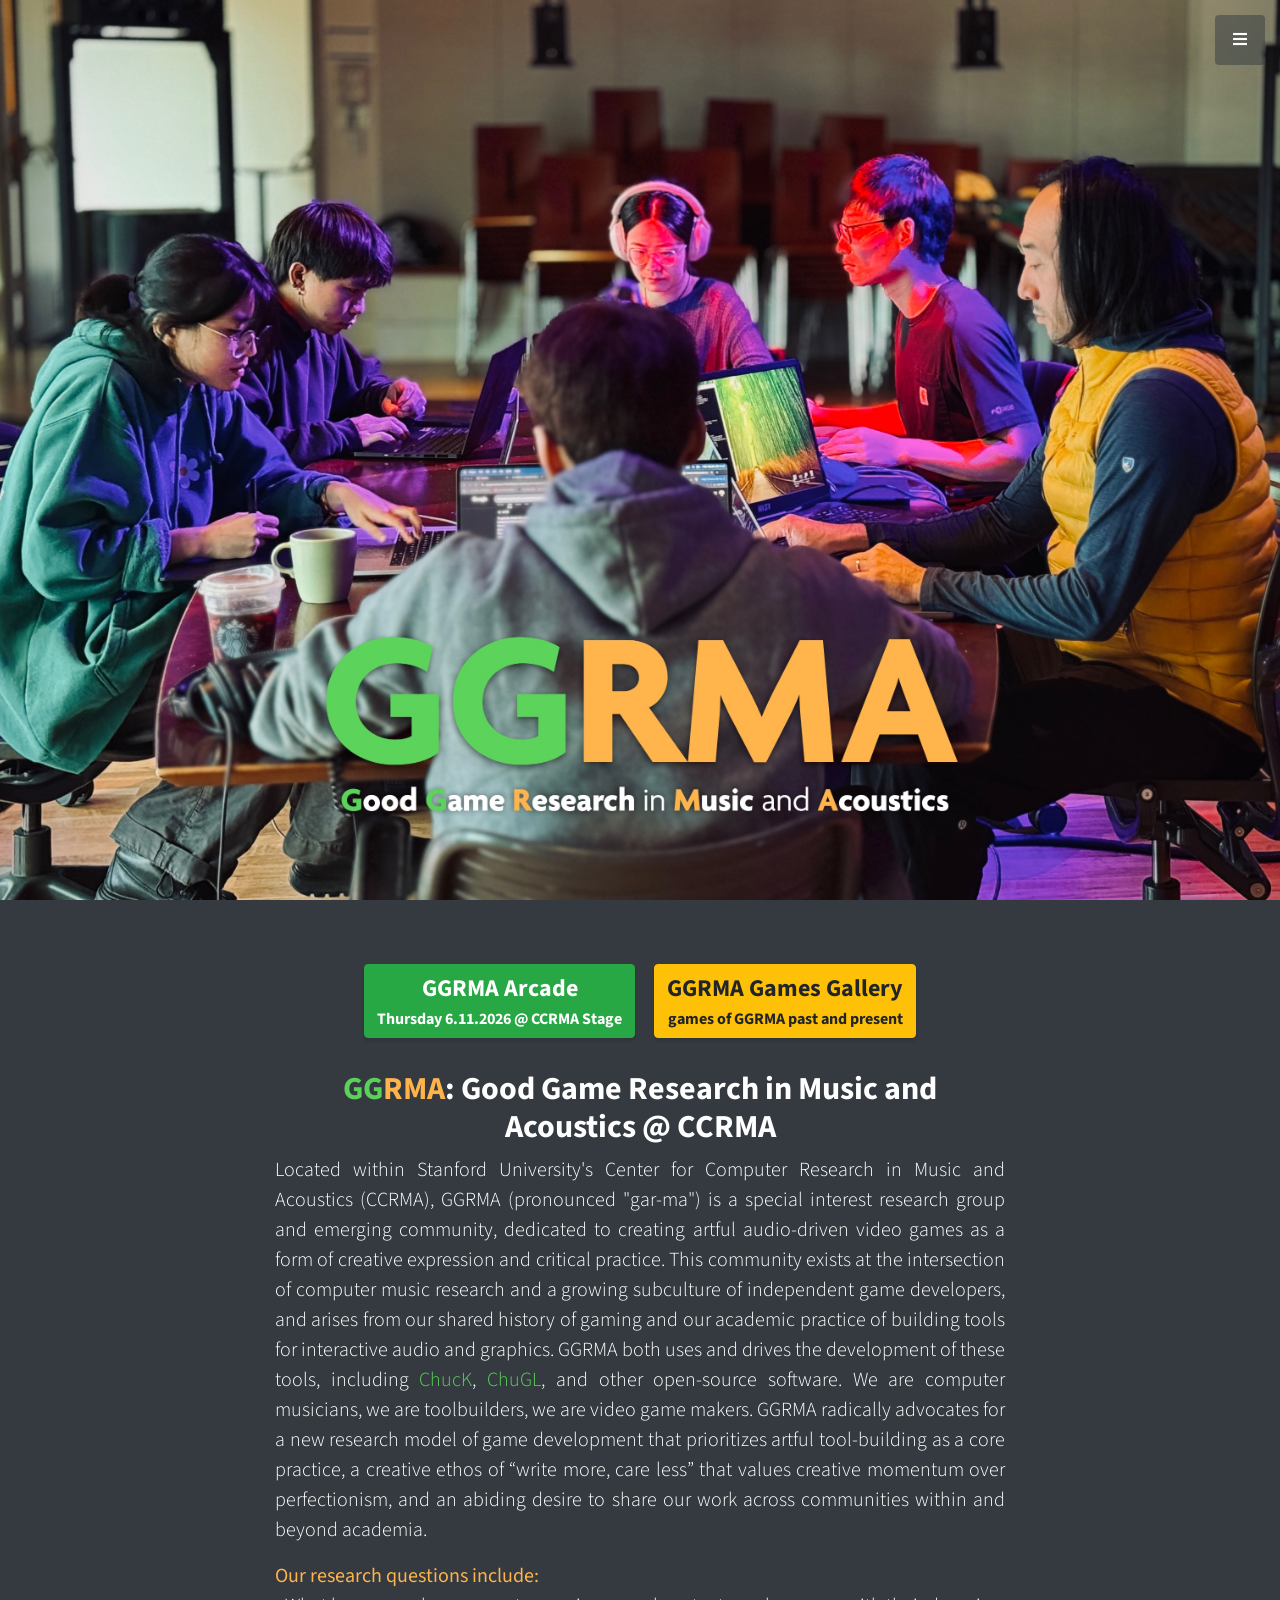
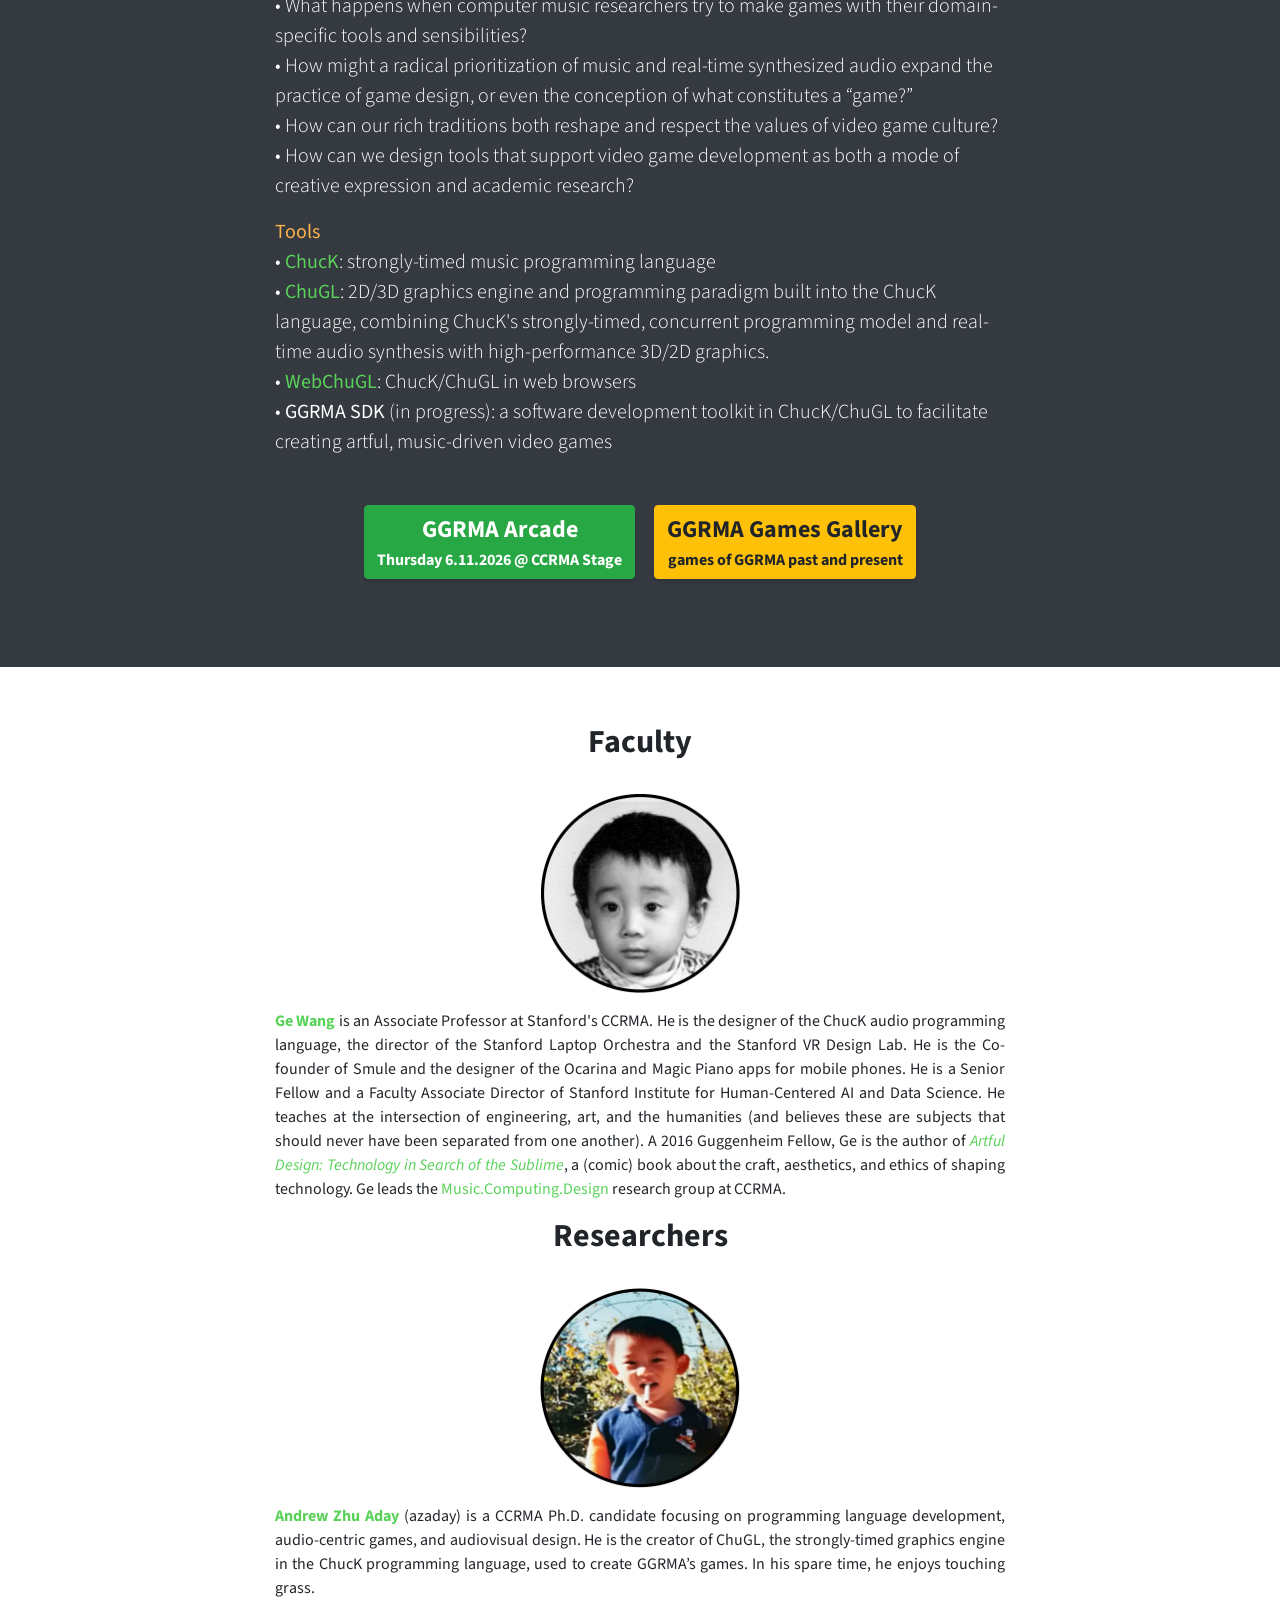
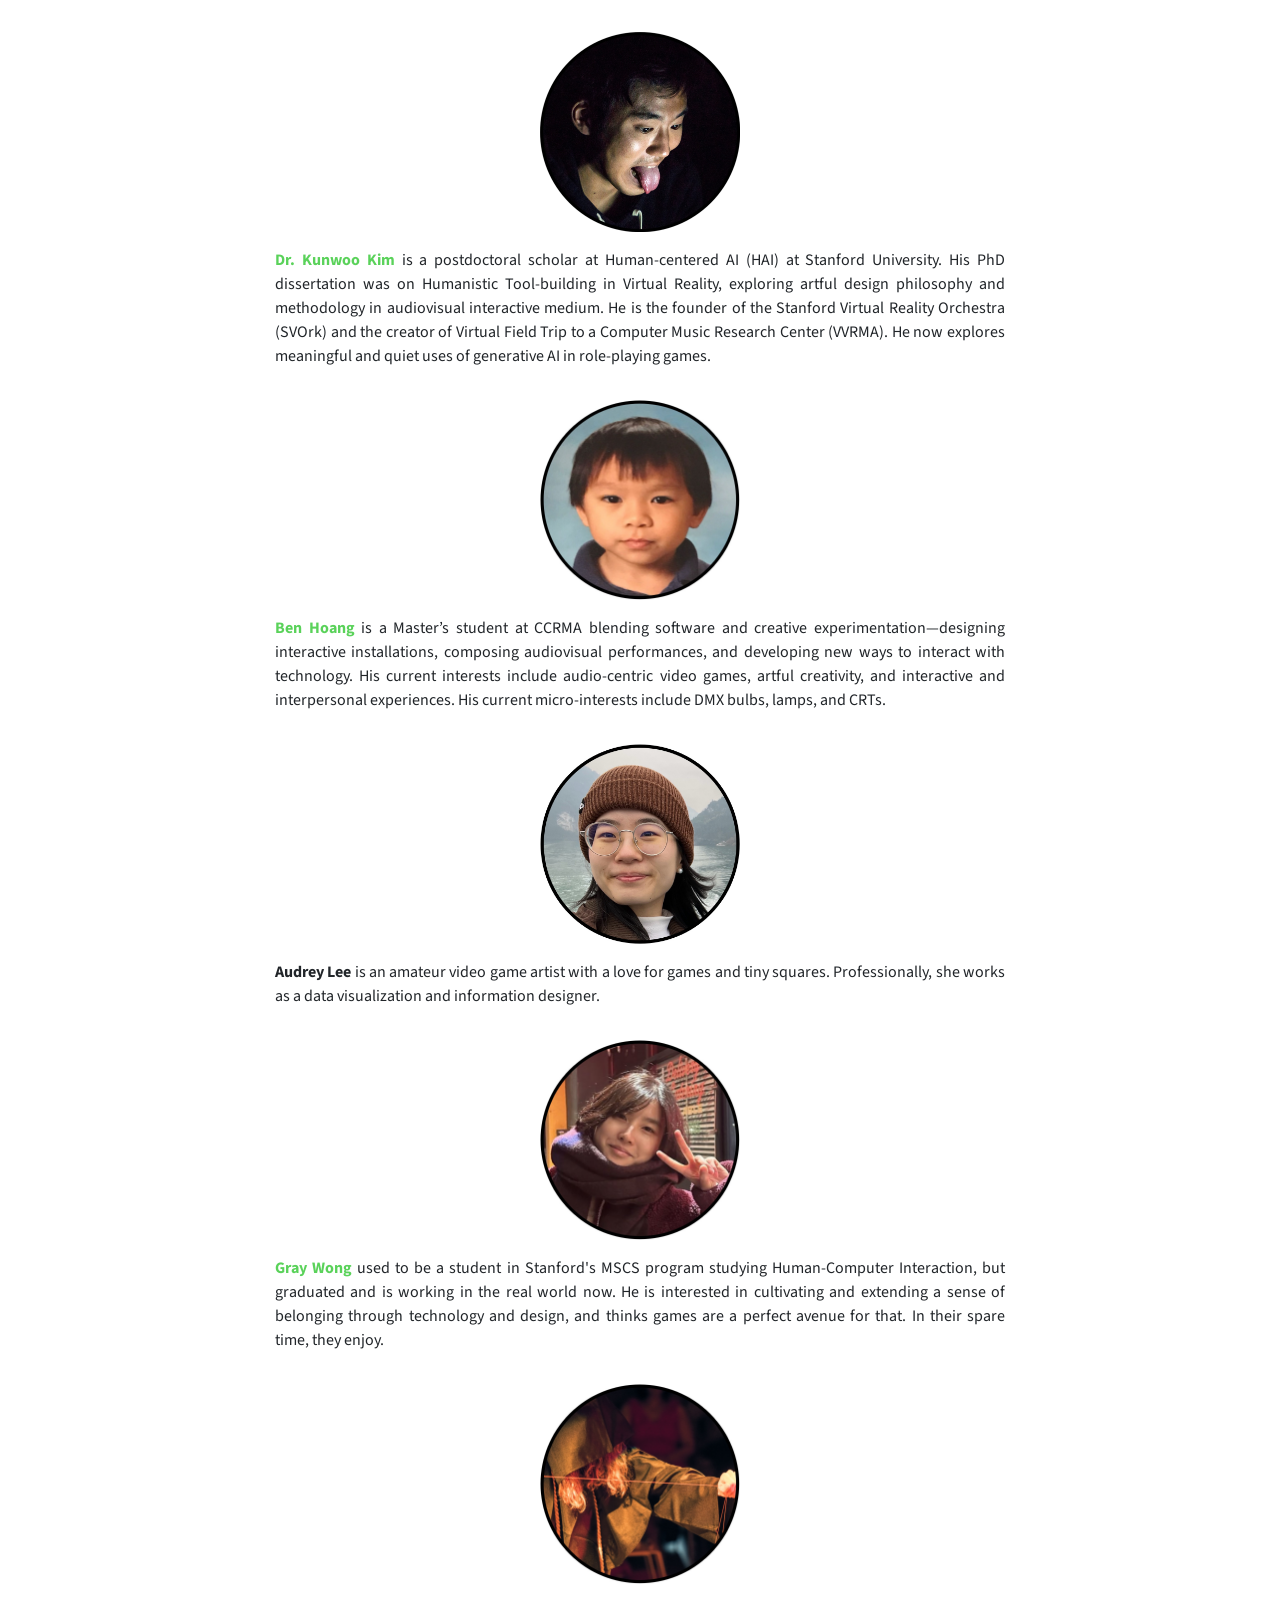
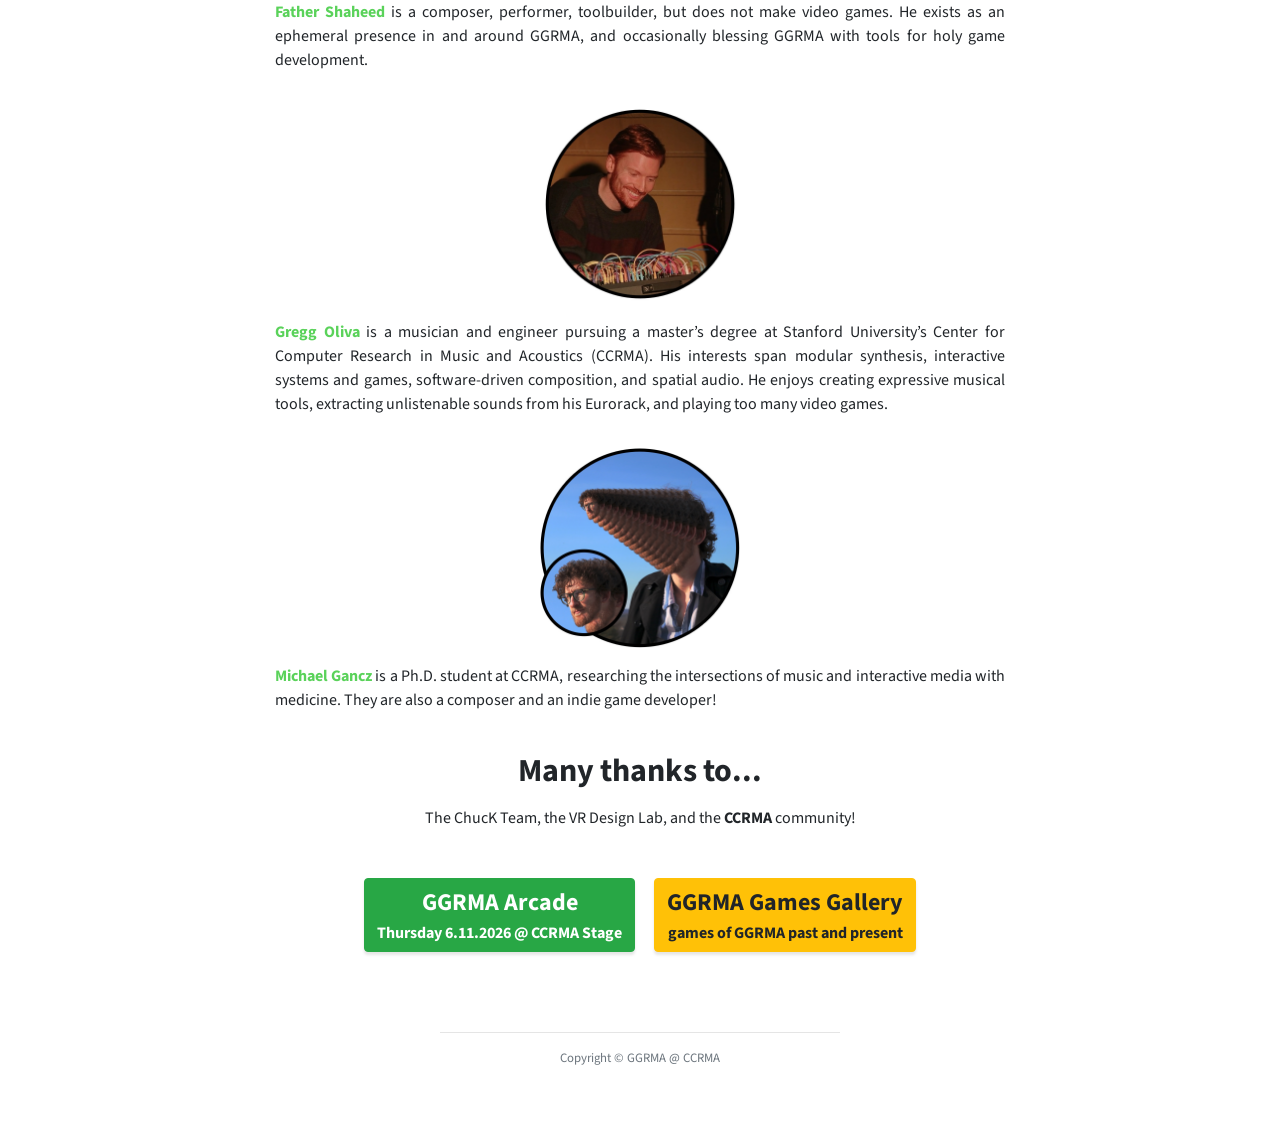
==== commit ade3d4de: "update arcade info" ====
--- a/index.html
+++ b/index.html
@@ -89,7 +89,7 @@
                 <div class="col-lg-8 mx-auto">
                     <a class="btn btn-success btn-large" href="./arcade/">
                         <font size="5">GGRMA Arcade</font></b><br>
-                        <font size="3">Friday 4.17.2026 @ CCRMA Stage</font>
+                        <font size="3">Thursday 6.11.2026 @ CCRMA Stage</font>
                     </a>
                     <a class="btn btn-warning btn-large" href="./games/">
                         <font size="5">GGRMA Games Gallery</font></b><br>
@@ -154,7 +154,7 @@
 
                     <a class="btn btn-success btn-large" href="./arcade/">
                         <font size="5">GGRMA Arcade</font></b><br>
-                        <font size="3">Friday 4.17.2026 @ CCRMA Stage</font>
+                        <font size="3">Thursday 6.11.2026 @ CCRMA Stage</font>
                     </a>
                     <a class="btn btn-warning btn-large" href="./games/">
                         <font size="5">GGRMA Games Gallery</font></b><br>
@@ -272,7 +272,7 @@
 
                     <a class="btn btn-success btn-large" href="./arcade/">
                         <font size="5">GGRMA Arcade</font></b><br>
-                        <font size="3">Friday 4.17.2026 @ CCRMA Stage</font>
+                        <font size="3">Thursday 6.11.2026 @ CCRMA Stage</font>
                     </a>
                     <a class="btn btn-warning btn-large" href="./games/">
                         <font size="5">GGRMA Games Gallery</font></b><br>
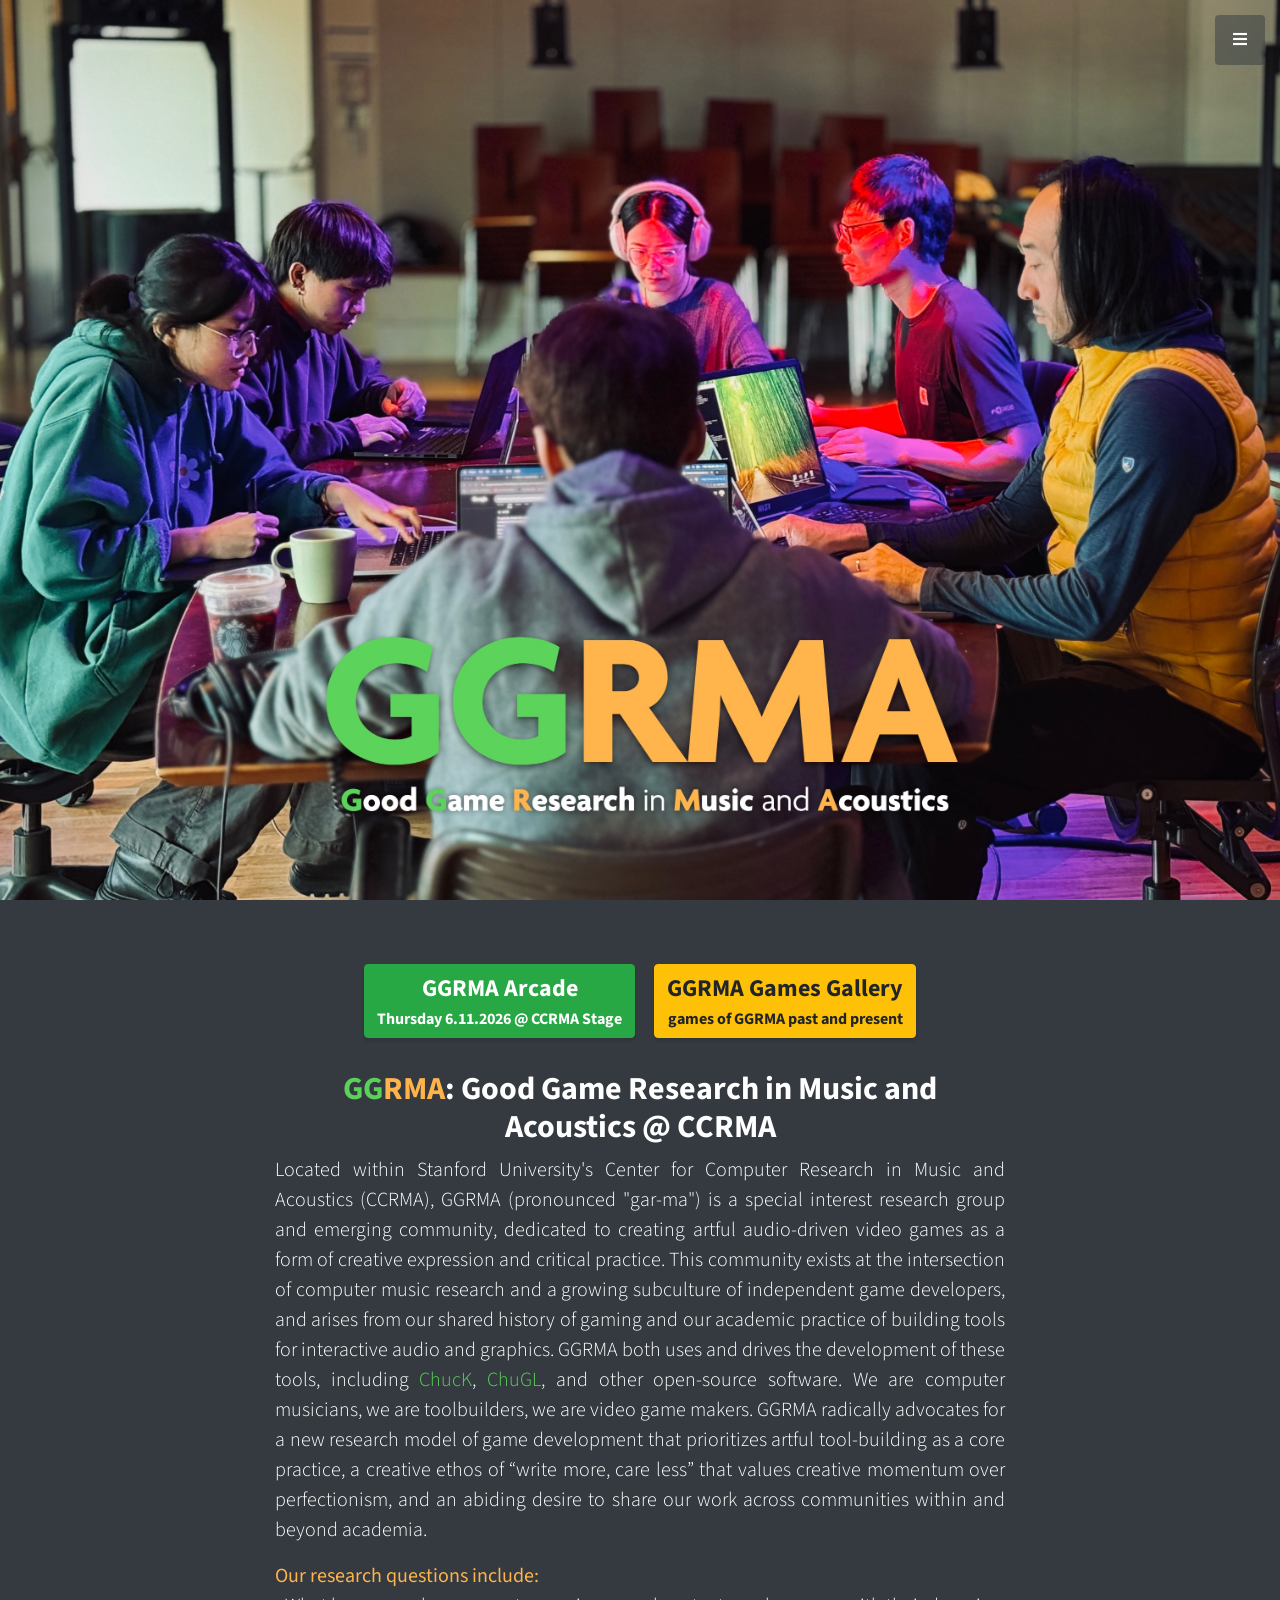
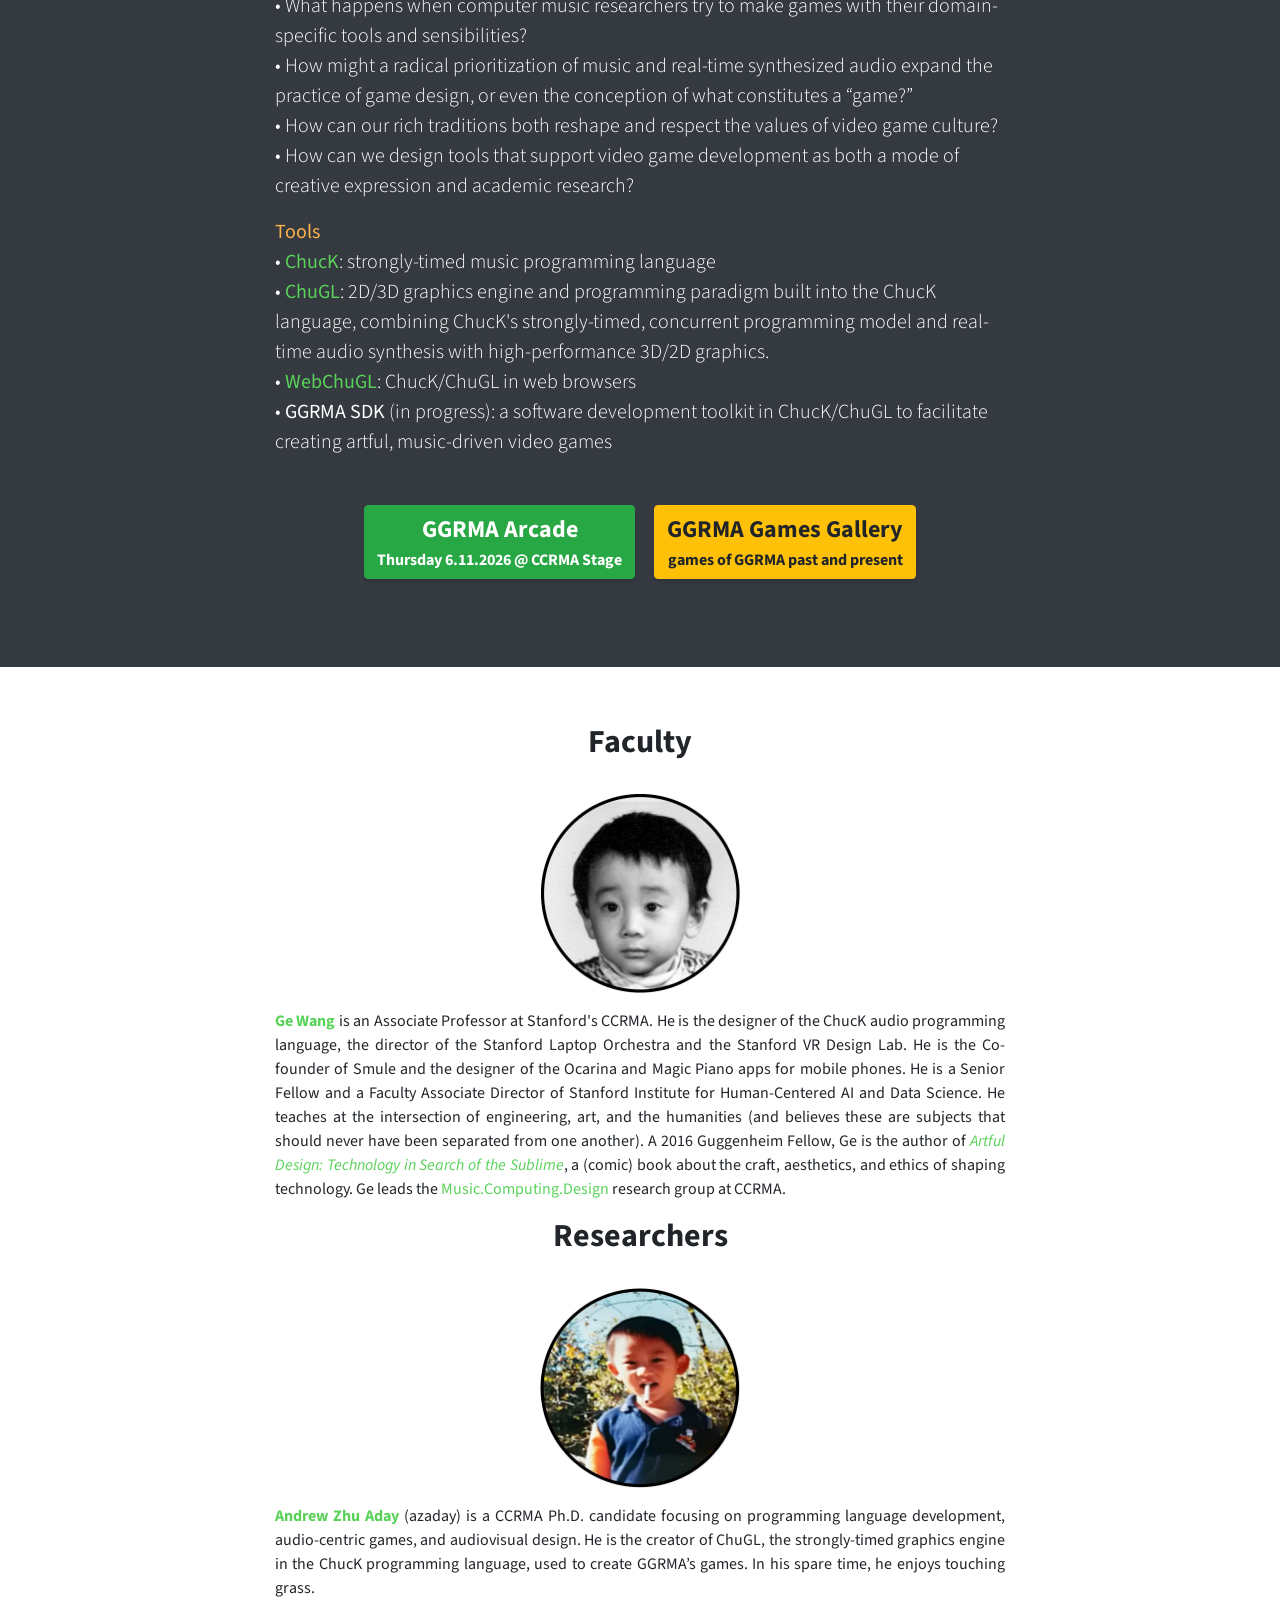
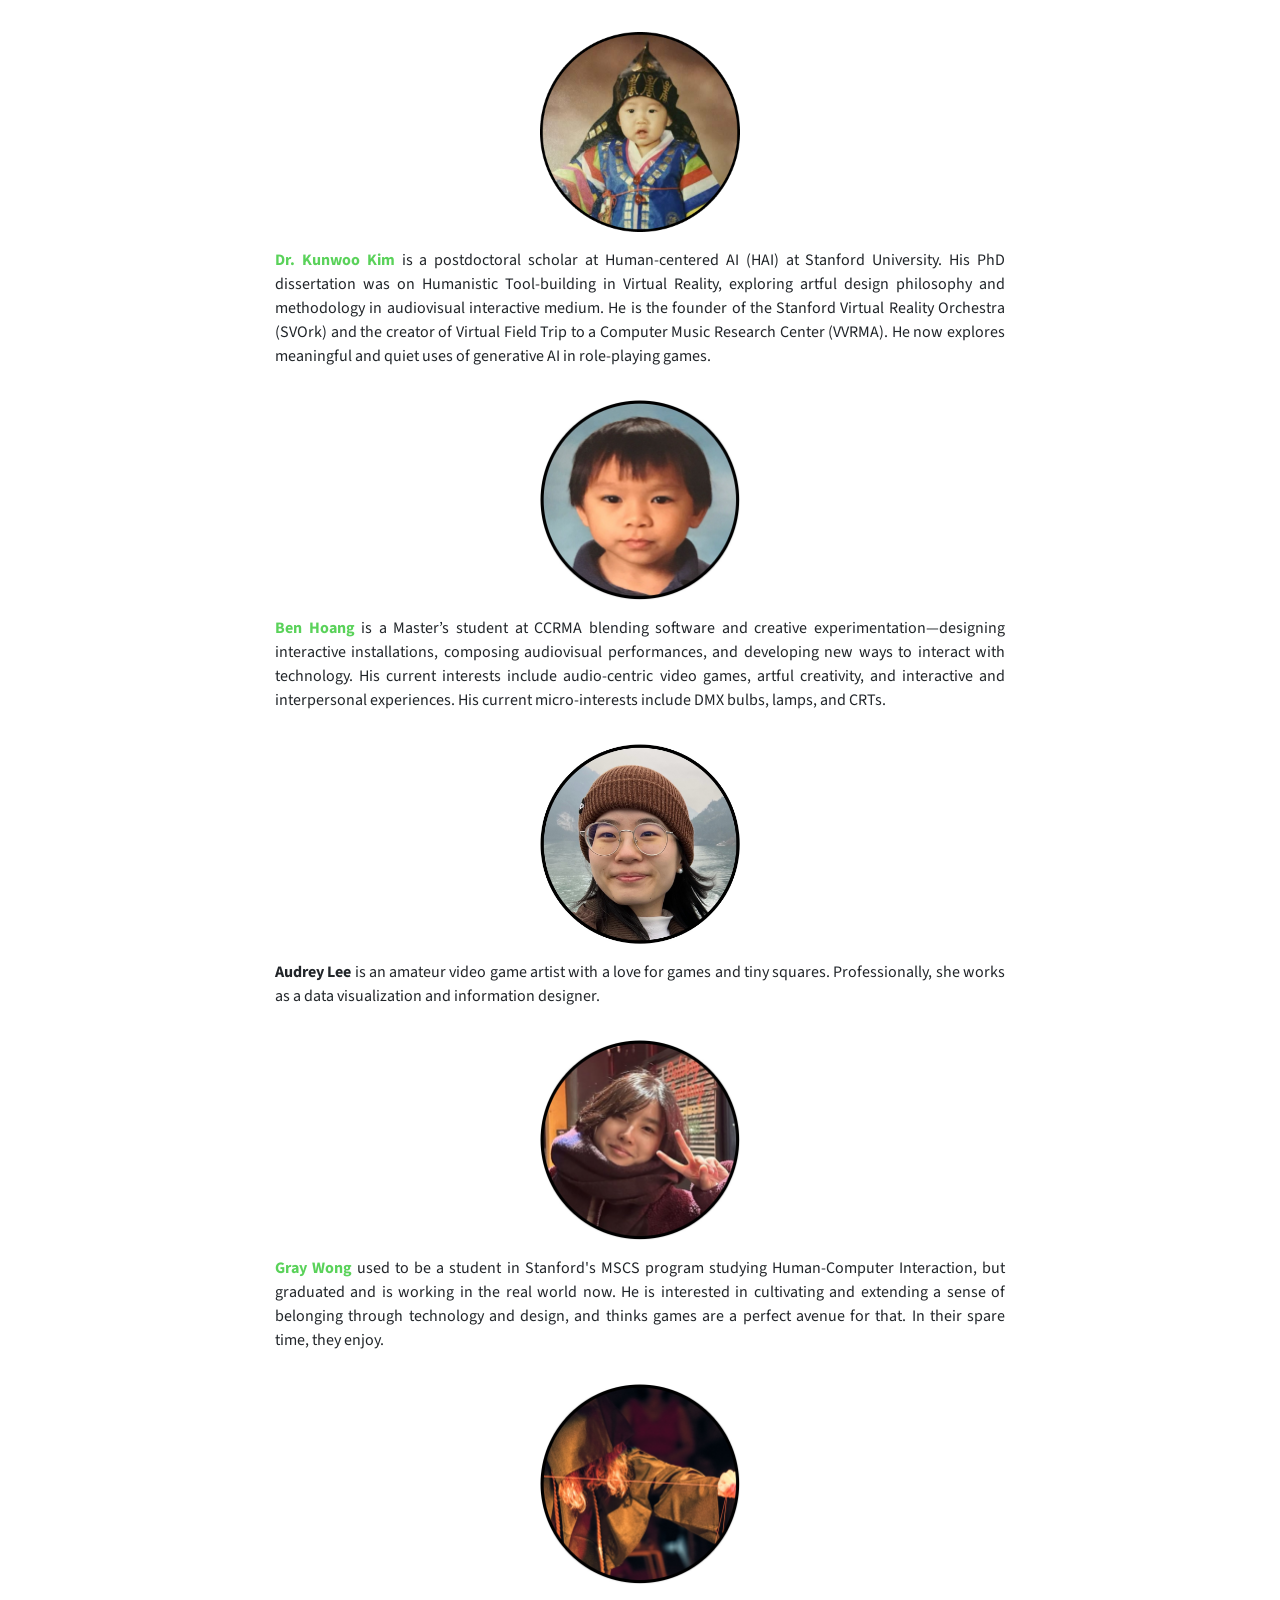
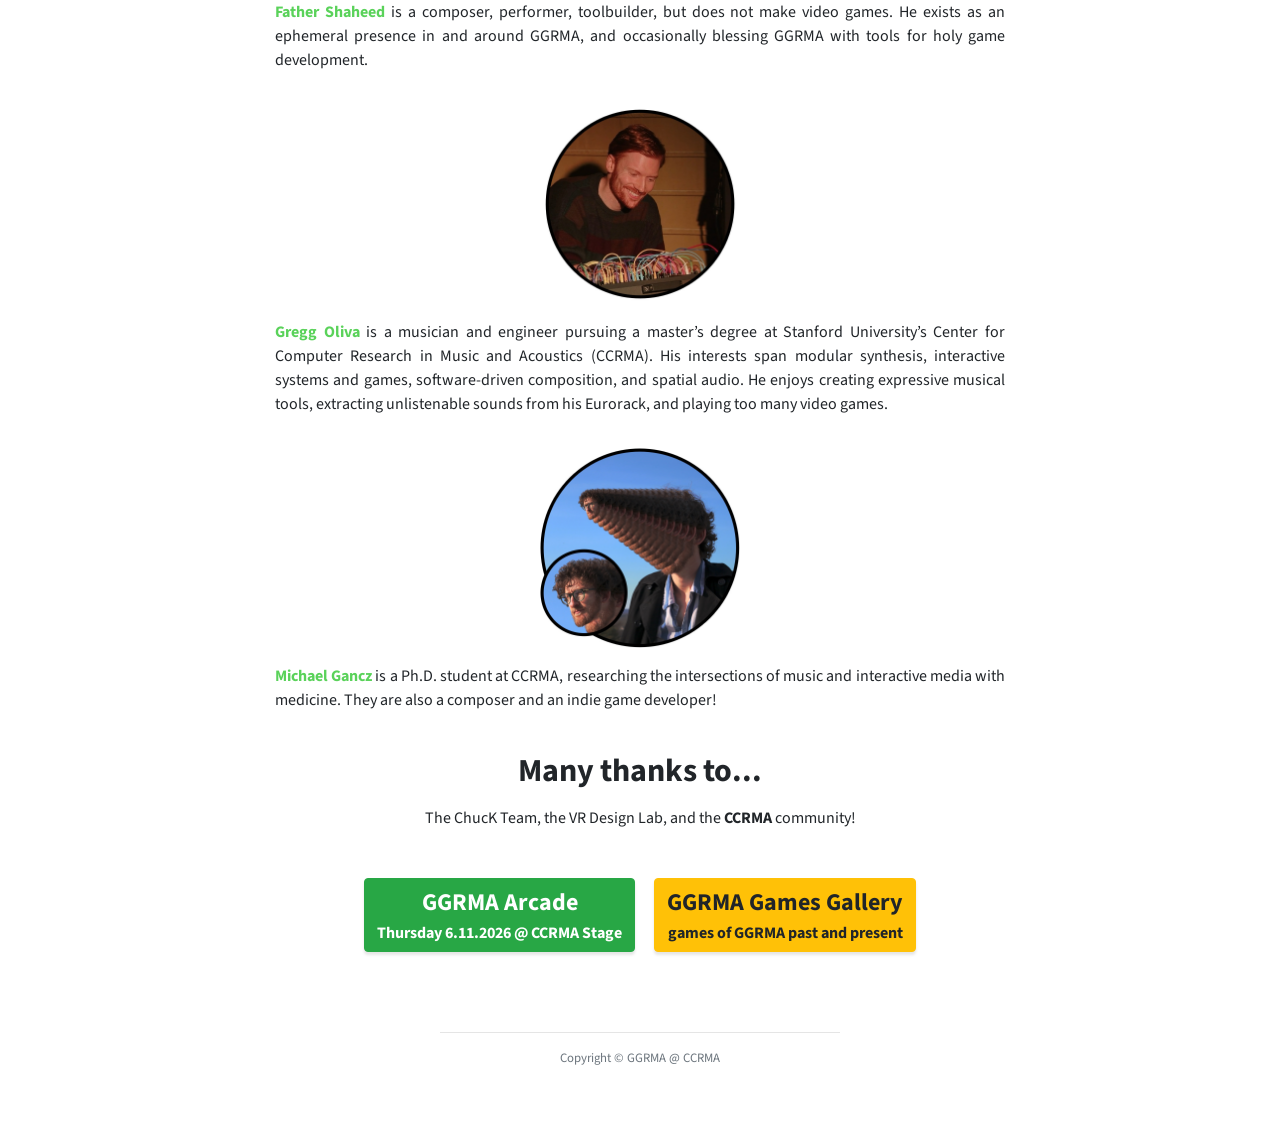
==== commit b20ca752: "kunwoo new photo" ====
--- a/index.html
+++ b/index.html
@@ -209,7 +209,8 @@
                         strongly-timed graphics engine in the ChucK programming language, used to create GGRMA’s games.
                         In his spare time, he enjoys touching grass.</p>
 
-                    <img class="img-fluid img-headshot" width="200" src="images/kunwoo-1.jpg">
+                    <!-- <img class="img-fluid img-headshot" width="200" src="images/kunwoo-1.jpg"> -->
+                    <img class="img-fluid img-headshot" width="200" src="images/kunwoo-2.png">
                     <br>
                     <p align="justify"><b><a target="_blank" href="https://ccrma.stanford.edu/~kunwoo/">Dr. Kunwoo
                                 Kim</a></b> is a postdoctoral scholar at Human-centered AI (HAI) at Stanford University.
